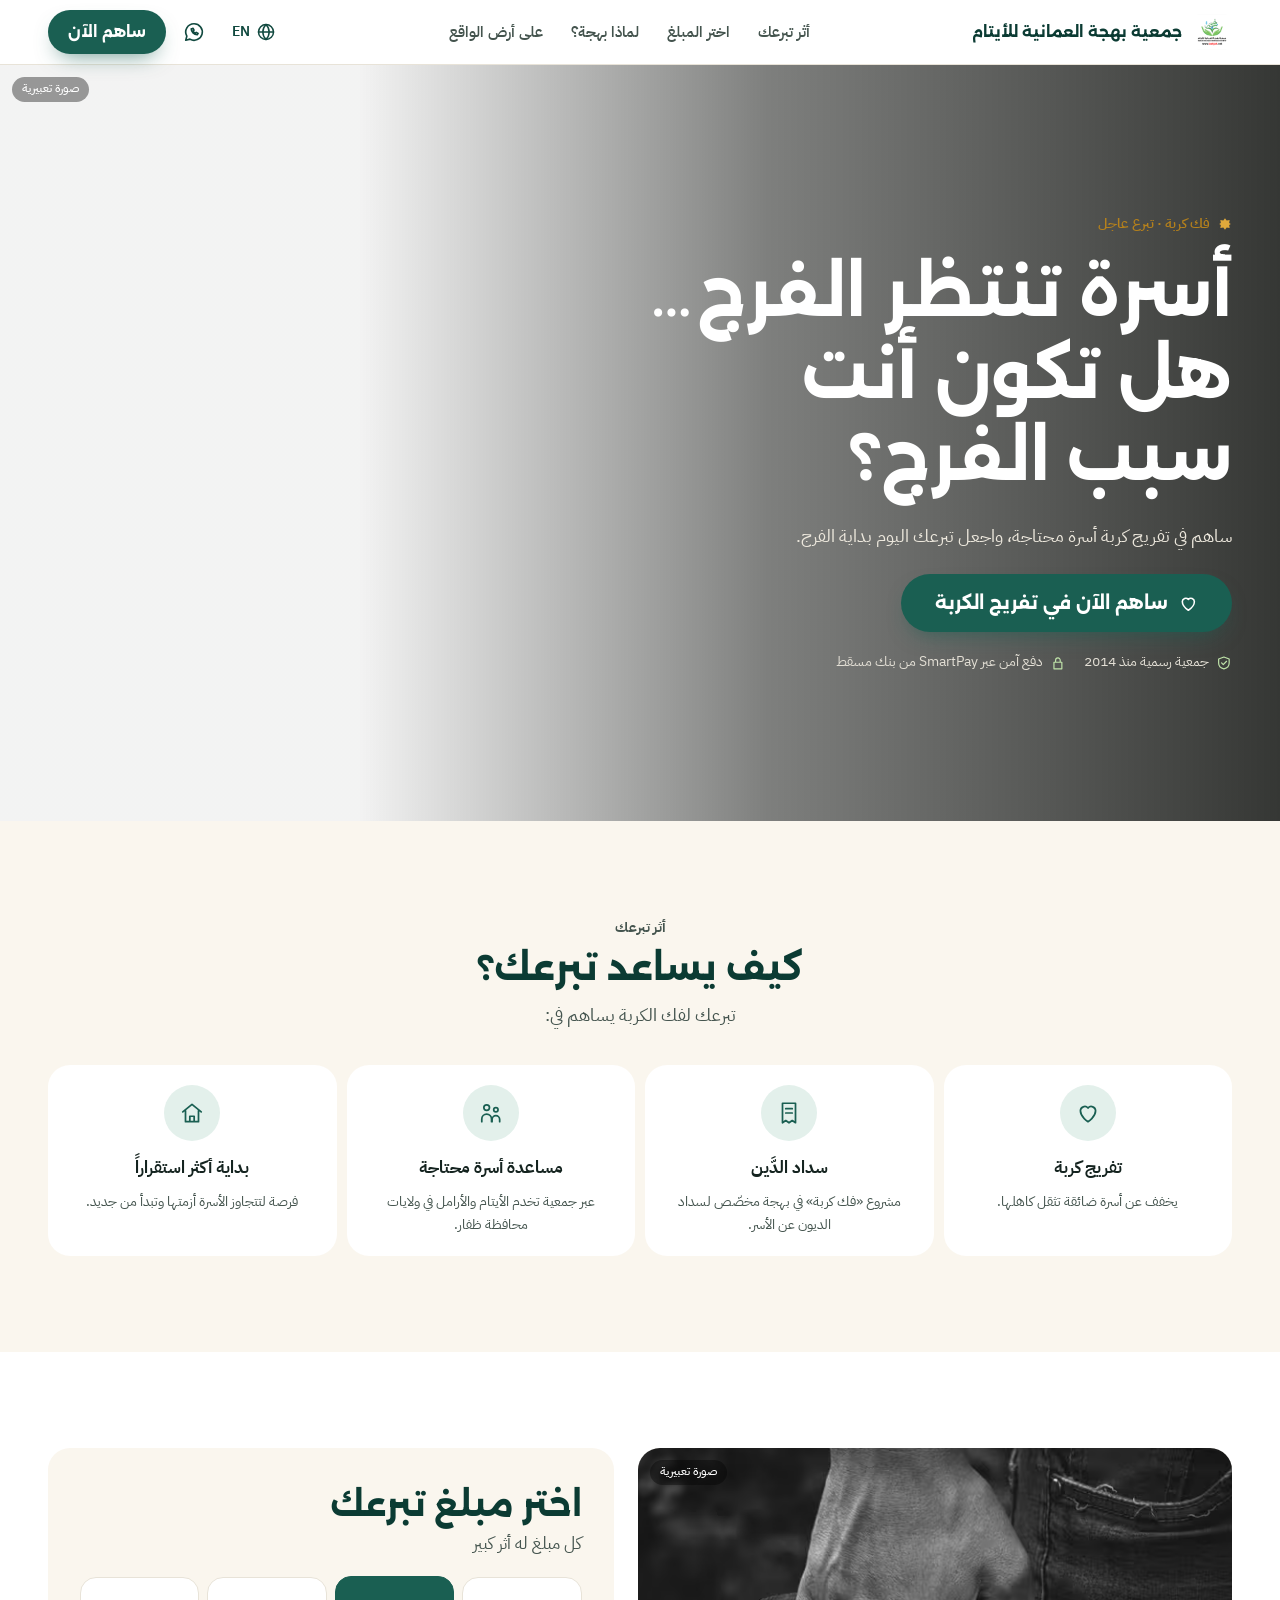
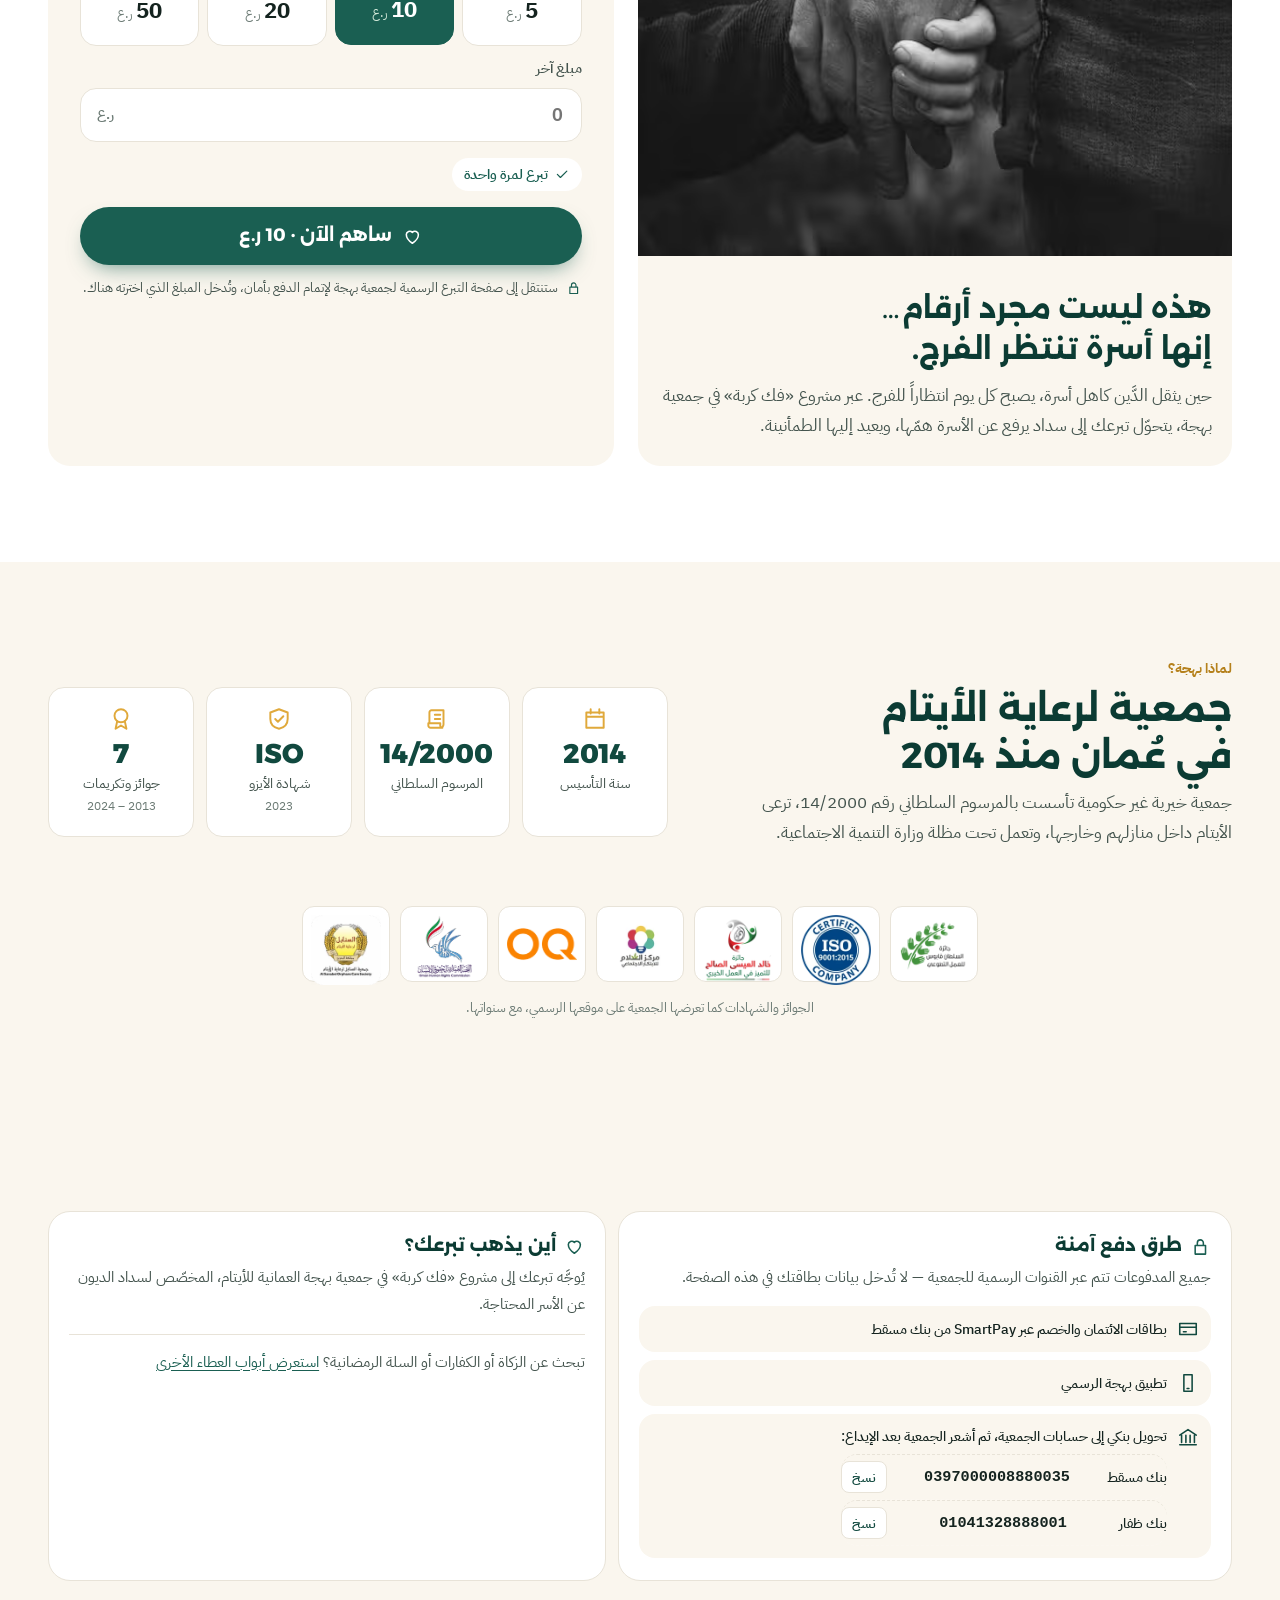
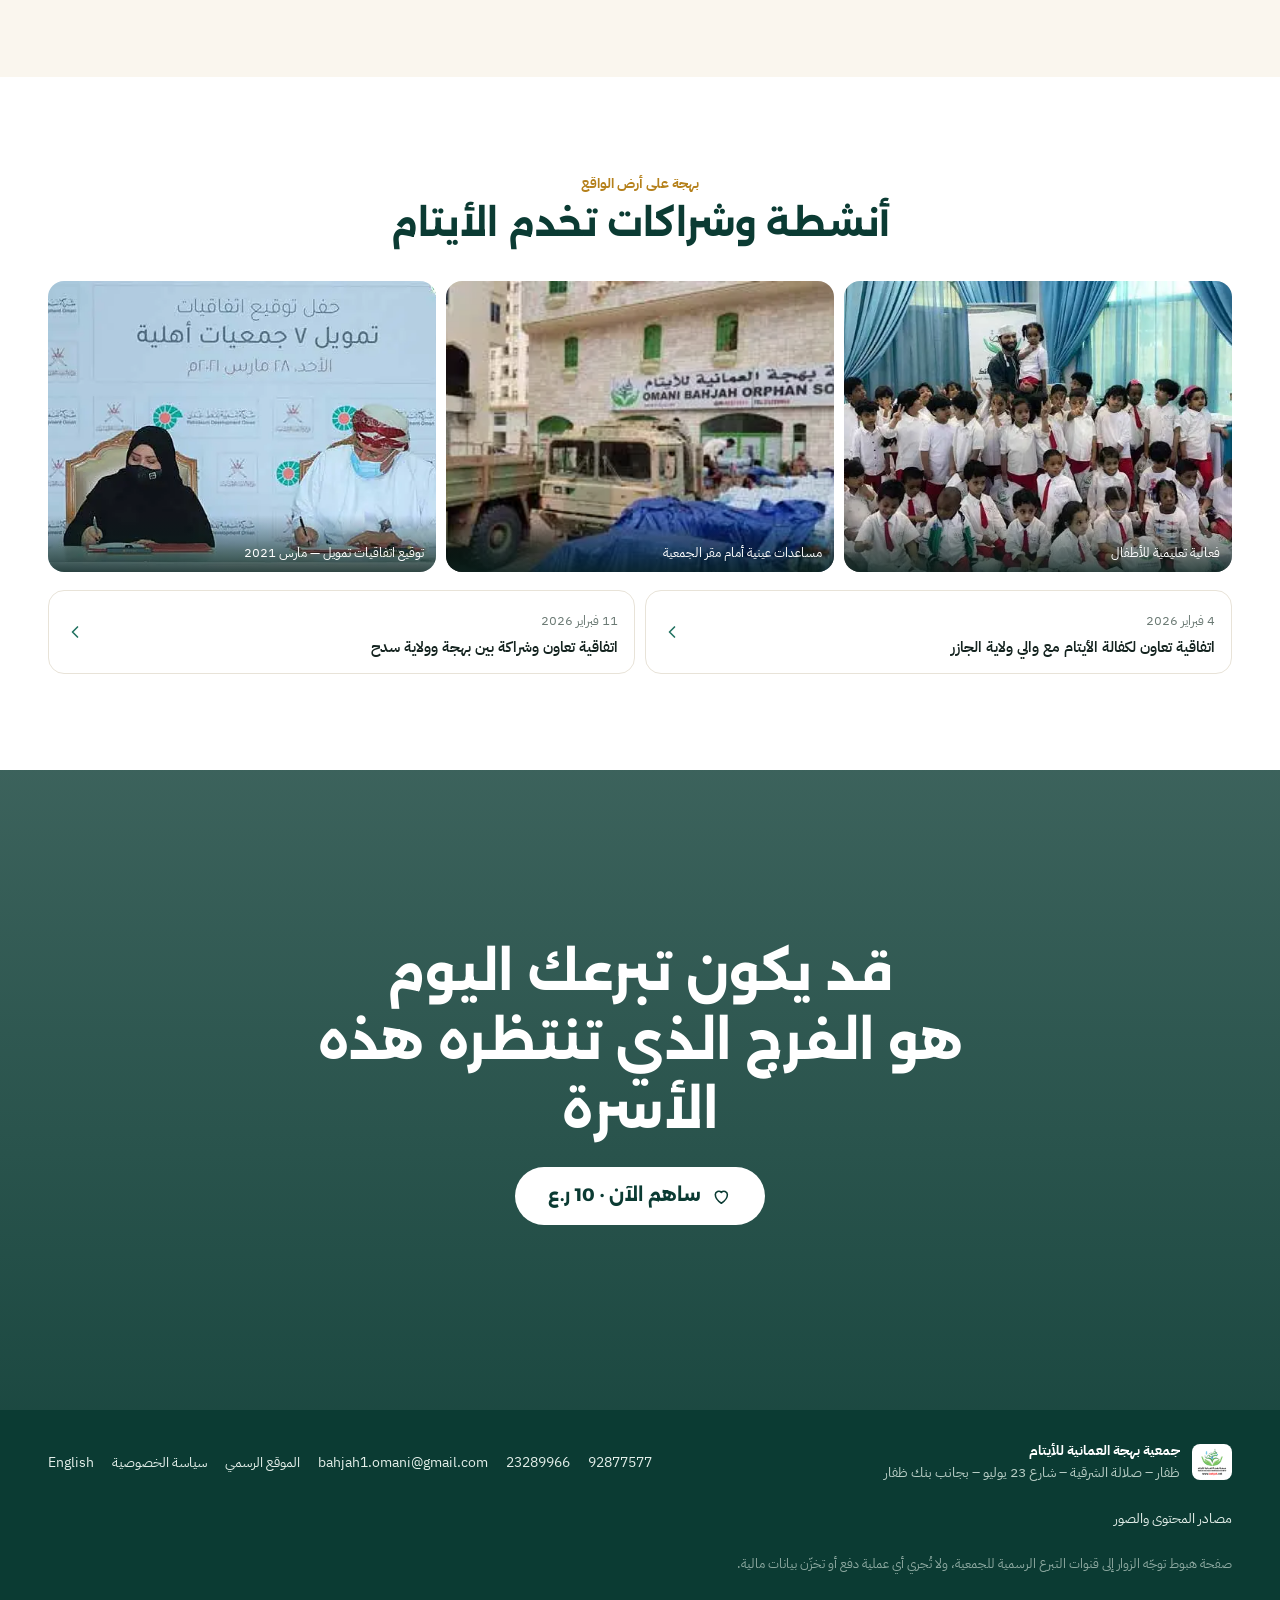
==== fak-korba/index.html @ f3802d36 "Restore header menu on both pages Main: Zakat / Ramadan Basket / Kaffarat / FAQ. Fak Korba: Your imp" ====
<!doctype html>
<!-- GENERATED from src/fak-korba.src.html by tools/build_html.py — edit the source, not this file. -->
<html lang="ar" dir="rtl" data-title-key="fk.doctitle" data-meta-key="fk.meta.description">
<head>
<meta charset="utf-8">
<meta name="viewport" content="width=device-width, initial-scale=1, viewport-fit=cover">
<title>فك كربة | تبرع عاجل لمساعدة أسرة محتاجة في عُمان — جمعية بهجة</title>
<meta name="description" content="تبرع الآن لفك كربة أسرة محتاجة في عُمان عبر مشروع «فك كربة» في جمعية بهجة العمانية للأيتام. تبرع عاجل لتفريج كربة الأسر المحتاجة بالمبلغ الذي تختاره، والدفع عبر القنوات الرسمية للجمعية.">
<meta name="theme-color" content="#0b3b33">
<link rel="canonical" href="https://forestgreen-camel-125506.hostingersite.com/fak-korba/">

<meta property="og:type" content="website">
<meta property="og:locale" content="ar_OM">
<meta property="og:locale:alternate" content="en_US">
<meta property="og:site_name" content="جمعية بهجة العمانية للأيتام">
<meta property="og:url" content="https://forestgreen-camel-125506.hostingersite.com/fak-korba/">
<meta property="og:title" content="أسرة تنتظر الفرج… هل تكون أنت سبب الفرج؟ | فك كربة — جمعية بهجة">
<meta property="og:description" content="تبرع عاجل لفك كربة أسرة محتاجة في عُمان — ساهم الآن عبر القنوات الرسمية لجمعية بهجة العمانية للأيتام.">
<meta property="og:image" content="https://forestgreen-camel-125506.hostingersite.com/assets/img/opt/og-image.jpg">
<meta property="og:image:width" content="1200">
<meta property="og:image:height" content="630">
<meta name="twitter:card" content="summary_large_image">
<meta name="twitter:site" content="@bahjah1_omani">
<meta name="twitter:title" content="فك كربة — تبرع عاجل لأسرة محتاجة | جمعية بهجة">
<meta name="twitter:description" content="ساهم الآن في تفريج كربة أسرة محتاجة في عُمان عبر القنوات الرسمية لجمعية بهجة.">
<meta name="twitter:image" content="https://forestgreen-camel-125506.hostingersite.com/assets/img/opt/og-image.jpg">

<link rel="icon" href="../assets/img/bahjah-logo.jpg">
<link rel="preconnect" href="https://fonts.googleapis.com">
<link rel="preconnect" href="https://fonts.gstatic.com" crossorigin>
<link href="https://fonts.googleapis.com/css2?family=Alexandria:wght@600;700;800&family=IBM+Plex+Sans+Arabic:wght@300;400;500;600;700&display=swap" rel="stylesheet">
<link rel="stylesheet" href="../assets/css/styles.css?v=241a7b0e9a">

<script type="application/ld+json">
{
  "@context": "https://schema.org",
  "@type": "NGO",
  "name": "جمعية بهجة العمانية للأيتام",
  "alternateName": "Omani Bahjah Orphan Society",
  "url": "https://bahjah.org.om/wp/",
  "foundingDate": "2014-02-10",
  "email": "bahjah1.omani@gmail.com",
  "telephone": "+968 23289966",
  "areaServed": { "@type": "AdministrativeArea", "name": "محافظة ظفار، سلطنة عُمان" },
  "sameAs": ["https://x.com/bahjah1_omani", "https://jood.om/ar/Board/CharityProfile/about/8659"]
}
</script>
<script>document.documentElement.classList.add("js");</script>
<script src="../assets/js/config.js?v=4c59ab718f"></script>
</head>
<body class="page-fk">
<svg width="0" height="0" style="position:absolute" aria-hidden="true" focusable="false">
  <defs>
    <symbol id="i-star" viewBox="0 0 24 24"><path fill="currentColor" d="M12 2l2.9 4.1L20 5.2l-.9 4.9L22 12l-2.9 1.9.9 4.9-5.1-.9L12 22l-2.9-4.1L4 18.8l.9-4.9L2 12l2.9-1.9L4 5.2l5.1.9z"/></symbol>
    <symbol id="i-arrow" viewBox="0 0 24 24"><path d="M19 12H5M11 6l-6 6 6 6"/></symbol>
    <symbol id="i-heart" viewBox="0 0 24 24"><path d="M12 20s-7-4.4-7-10a4 4 0 0 1 7-2.6A4 4 0 0 1 19 10c0 5.6-7 10-7 10Z"/></symbol>
    <symbol id="i-receipt" viewBox="0 0 24 24"><path d="M6 3h12v18l-3-2-3 2-3-2-3 2zM9 8h6M9 12h6"/></symbol>
    <symbol id="i-family" viewBox="0 0 24 24"><circle cx="8" cy="7" r="2.6"/><circle cx="16.5" cy="9" r="2"/><path d="M3.5 20v-2.5a4.5 4.5 0 0 1 9 0V20M13 20v-2a3.5 3.5 0 0 1 7 0v2"/></symbol>
    <symbol id="i-home" viewBox="0 0 24 24"><path d="M3.5 11 12 4l8.5 7M6 10v10h12V10M10 20v-5h4v5"/></symbol>
    <symbol id="i-shield" viewBox="0 0 24 24"><path d="M12 3l8 3v6c0 5-3.5 8-8 9-4.5-1-8-4-8-9V6z"/><path d="M8.5 12l2.5 2.5L16 9.5"/></symbol>
    <symbol id="i-lock" viewBox="0 0 24 24"><path d="M6 11h12v10H6zM8.5 11V8a3.5 3.5 0 0 1 7 0v3"/></symbol>
    <symbol id="i-globe" viewBox="0 0 24 24"><circle cx="12" cy="12" r="9"/><path d="M3 12h18M12 3c2.5 2.6 3.8 5.6 3.8 9s-1.3 6.4-3.8 9c-2.5-2.6-3.8-5.6-3.8-9S9.5 5.6 12 3Z"/></symbol>
    <symbol id="i-card" viewBox="0 0 24 24"><path d="M3 6h18v12H3zM3 10h18M7 15h3"/></symbol>
    <symbol id="i-app" viewBox="0 0 24 24"><path d="M7.5 3h9v18h-9zM11 18h2"/></symbol>
    <symbol id="i-bank" viewBox="0 0 24 24"><path d="M3 10l9-6 9 6M5 10v8M9.7 10v8M14.3 10v8M19 10v8M3 20.5h18"/></symbol>
    <symbol id="i-check" viewBox="0 0 24 24"><path d="M5 12.5l4.5 4.5L19 7.5"/></symbol>
    <symbol id="i-calendar" viewBox="0 0 24 24"><path d="M4 6h16v14H4zM4 10h16M8 3v4M16 3v4"/></symbol>
    <symbol id="i-scroll" viewBox="0 0 24 24"><path d="M7 4h11v13a3 3 0 0 1-3 3H6a2 2 0 0 1-2-2v-2h11v2a2 2 0 0 0 2 2M7 4a2 2 0 0 0-2 2v10M10 8h5M10 12h5"/></symbol>
    <symbol id="i-award" viewBox="0 0 24 24"><circle cx="12" cy="9" r="6"/><path d="M8.5 14l-1.5 7 5-3 5 3-1.5-7"/></symbol>
    <symbol id="i-chev" viewBox="0 0 24 24"><path d="M15 6l-6 6 6 6"/></symbol>
    <symbol id="i-whatsapp" viewBox="0 0 24 24"><path d="M12 3a9 9 0 0 0-7.8 13.5L3 21l4.6-1.2A9 9 0 1 0 12 3z"/><path d="M9 8.5c0 3.5 3 6.5 6.5 6.5l1-1.5-2-1-1 1c-1-.5-2-1.5-2.5-2.5l1-1-1-2-2 1z"/></symbol>
  </defs>
</svg>

<a class="skip" href="#main" data-i18n="skip">تخطَّ إلى المحتوى</a>

<header class="site-header" id="top">
  <div class="wrap header-inner">
    <a class="brand" href="#top" data-cta="header_logo">
      <img src="../assets/img/bahjah-logo.jpg" width="40" height="36" alt="شعار جمعية بهجة العمانية للأيتام" data-alt-en="Omani Bahjah Orphan Society logo">
      <span class="brand-name" data-i18n="brand.full">جمعية بهجة العمانية للأيتام</span>
    </a>
    <nav class="header-nav" aria-label="أقسام الصفحة" data-i18n-aria="nav.aria">
      <a href="#help" data-i18n="fk.nav.help">أثر تبرعك</a>
      <a href="#give" data-i18n="fk.nav.give">اختر المبلغ</a>
      <a href="#why" data-i18n="why.kicker">لماذا بهجة؟</a>
      <a href="#ground" data-i18n="fk.nav.ground">على أرض الواقع</a>
    </nav>
    <div class="header-actions">
      <button type="button" class="lang-btn" id="lang-btn" aria-label="Switch to English"><svg aria-hidden="true"><use href="#i-globe"/></svg><span class="lang-label" lang="en">EN</span></button>
      <a class="icon-btn" href="https://wa.me/96892877577" data-cta="header_whatsapp" aria-label="تواصل عبر واتساب" data-i18n-aria="wa.aria" rel="noopener"><svg aria-hidden="true"><use href="#i-whatsapp"/></svg></a>
      <a class="btn btn-primary btn-sm header-cta" href="#give" data-cta="header_cta"><span data-i18n="fk.header.cta">ساهم الآن</span></a>
    </div>
  </div>
</header>

<main id="main">

  <!-- ============ HERO: direct human hook ============ -->
  <section class="fk-hero" aria-labelledby="fk-title">
    <figure class="fk-hero-bg">
      <!-- image source: https://www.pexels.com/photo/father-and-child-silhouette-at-sunset-beach-29810534/ -->
      <picture>
        <source media="(min-width: 760px)" type="image/avif" srcset="../assets/img/opt/fk-hero-wide-640.avif 640w, ../assets/img/opt/fk-hero-wide-960.avif 960w, ../assets/img/opt/fk-hero-wide-1400.avif 1400w" sizes="100vw">
        <source media="(min-width: 760px)" type="image/webp" srcset="../assets/img/opt/fk-hero-wide-640.webp 640w, ../assets/img/opt/fk-hero-wide-960.webp 960w, ../assets/img/opt/fk-hero-wide-1400.webp 1400w" sizes="100vw">
        <source type="image/avif" srcset="../assets/img/opt/fk-hero-tall-560.avif 560w, ../assets/img/opt/fk-hero-tall-840.avif 840w, ../assets/img/opt/fk-hero-tall-1200.avif 1200w" sizes="100vw">
        <source type="image/webp" srcset="../assets/img/opt/fk-hero-tall-560.webp 560w, ../assets/img/opt/fk-hero-tall-840.webp 840w, ../assets/img/opt/fk-hero-tall-1200.webp 1200w" sizes="100vw">
        <img src="../assets/img/opt/fk-hero-tall-840.jpg" width="840" height="1050" alt="ظلّ أب يضع يده على رأس طفله على شاطئ البحر عند الغروب" data-alt-en="Silhouette of a father with his hand on his child's head by the sea at sunset" loading="eager" fetchpriority="high" decoding="async" data-source="https://www.pexels.com/photo/father-and-child-silhouette-at-sunset-beach-29810534/">
      </picture>
      <figcaption class="fk-illustrative" data-i18n="fk.illustrative">صورة تعبيرية</figcaption>
    </figure>
    <div class="wrap fk-hero-inner">
      <div class="fk-hero-copy">
        <p class="eyebrow fk-eyebrow"><svg class="star" aria-hidden="true"><use href="#i-star"/></svg><span data-i18n="fk.eyebrow">فك كربة · تبرع عاجل</span></p>
        <h1 id="fk-title" data-i18n="fk.h1">أسرة تنتظر الفرج…<br>هل تكون أنت سبب الفرج؟</h1>
        <p class="fk-sub" data-i18n="fk.sub">ساهم في تفريج كربة أسرة محتاجة، واجعل تبرعك اليوم بداية الفرج.</p>
        <a id="hero-cta" class="btn btn-primary btn-lg fk-hero-cta" href="#give" data-cta="hero_primary"><svg class="ico" aria-hidden="true"><use href="#i-heart"/></svg><span data-i18n="fk.hero.cta">ساهم الآن في تفريج الكربة</span></a>
        <ul class="fk-proof" role="list">
          <li><svg class="ico" aria-hidden="true"><use href="#i-shield"/></svg><span data-i18n="hero.proof.1">جمعية رسمية منذ 2014</span></li>
          <li><svg class="ico" aria-hidden="true"><use href="#i-lock"/></svg><span data-i18n="hero.proof.2">دفع آمن عبر SmartPay من بنك مسقط</span></li>
        </ul>
      </div>
    </div>
  </section>

  <!-- ============ CASE DETAILS (real Bahjah figures only — hidden until config.fakKorba.case is filled) ============ -->
  <section id="fk-case" class="fk-case-wrap" aria-labelledby="fk-case-title" data-if-case hidden>
    <div class="wrap">
      <div class="fk-case">
        <div class="fk-case-head">
          <span class="fk-urgent" data-i18n="fk.urgent">حالة عاجلة</span>
          <h2 id="fk-case-title" data-i18n="fk.case.title">تفاصيل الحالة</h2>
        </div>
        <div class="fk-ring" id="fk-ring" style="--pct:0">
          <span id="fk-pct">0%</span>
          <small data-i18n="fk.case.pct">نسبة الإنجاز</small>
        </div>
        <dl class="fk-stats">
          <div><dt data-i18n="fk.case.target">المبلغ المطلوب</dt><dd id="fk-target">—</dd></div>
          <div><dt data-i18n="fk.case.raised">تم جمعه</dt><dd id="fk-raised">—</dd></div>
          <div class="fk-stat-remaining"><dt data-i18n="fk.case.remaining">المتبقي</dt><dd id="fk-remaining">—</dd></div>
        </dl>
        <div class="fk-bar" role="progressbar" aria-valuemin="0" aria-valuemax="100" aria-valuenow="0" aria-labelledby="fk-case-title"><span id="fk-bar"></span></div>
        <p class="fk-case-foot"><span data-i18n="fk.case.goal">ساهم في إكمال المبلغ المطلوب</span> · <span data-i18n="fk.case.updated">آخر تحديث:</span> <span id="fk-updated"></span></p>
      </div>
    </div>
  </section>

  <!-- ============ HOW YOUR DONATION HELPS ============ -->
  <section id="help" class="section fk-help" aria-labelledby="fk-help-title">
    <div class="wrap">
      <div class="section-head reveal">
        <p class="kicker"><svg class="star" aria-hidden="true"><use href="#i-star"/></svg><span data-i18n="fk.help.kicker">أثر تبرعك</span></p>
        <h2 id="fk-help-title" data-i18n="fk.help.title">كيف يساعد تبرعك؟</h2>
        <p class="lede" data-i18n="fk.help.lede">تبرعك لفك الكربة يساهم في:</p>
      </div>
      <ul class="fk-help-grid" role="list">
        <li class="reveal"><span class="fk-help-ico"><svg aria-hidden="true"><use href="#i-heart"/></svg></span><strong data-i18n="fk.help.1">تفريج كربة</strong><span data-i18n="fk.help.1d">يخفف عن أسرة ضائقة تثقل كاهلها.</span></li>
        <li class="reveal"><span class="fk-help-ico"><svg aria-hidden="true"><use href="#i-receipt"/></svg></span><strong data-i18n="fk.help.2">سداد الدَّين</strong><span data-i18n="fk.help.2d">مشروع «فك كربة» في بهجة مخصّص لسداد الديون عن الأسر.</span></li>
        <li class="reveal"><span class="fk-help-ico"><svg aria-hidden="true"><use href="#i-family"/></svg></span><strong data-i18n="fk.help.3">مساعدة أسرة محتاجة</strong><span data-i18n="fk.help.3d">عبر جمعية تخدم الأيتام والأرامل في ولايات محافظة ظفار.</span></li>
        <li class="reveal"><span class="fk-help-ico"><svg aria-hidden="true"><use href="#i-home"/></svg></span><strong data-i18n="fk.help.4">بداية أكثر استقراراً</strong><span data-i18n="fk.help.4d">فرصة لتتجاوز الأسرة أزمتها وتبدأ من جديد.</span></li>
      </ul>
    </div>
  </section>

  <!-- ============ GIVE: story + amount picker ============ -->
  <section id="give" class="section fk-give" aria-labelledby="fk-give-title">
    <div class="wrap fk-give-grid">
      <article class="fk-story reveal">
        <figure class="fk-story-media">
          <!-- image source: https://www.pexels.com/photo/close-up-of-a-father-and-child-holding-hands-26775361/ -->
          <picture>
            <source type="image/avif" srcset="../assets/img/opt/fk-hands-640.avif 640w, ../assets/img/opt/fk-hands-1000.avif 1000w, ../assets/img/opt/fk-hands-1400.avif 1400w" sizes="(min-width: 900px) 560px, 100vw">
            <source type="image/webp" srcset="../assets/img/opt/fk-hands-640.webp 640w, ../assets/img/opt/fk-hands-1000.webp 1000w, ../assets/img/opt/fk-hands-1400.webp 1400w" sizes="(min-width: 900px) 560px, 100vw">
            <img src="../assets/img/opt/fk-hands-1000.jpg" width="1000" height="666" alt="يد طفل صغيرة تمسك بإصبع أبيه" data-alt-en="A small child's hand holding a parent's finger" loading="lazy" decoding="async" data-source="https://www.pexels.com/photo/close-up-of-a-father-and-child-holding-hands-26775361/">
          </picture>
          <figcaption class="fk-illustrative" data-i18n="fk.illustrative">صورة تعبيرية</figcaption>
        </figure>
        <div class="fk-story-body">
          <span class="fk-urgent" data-if-case hidden data-i18n="fk.urgent">حالة عاجلة</span>
          <h2 class="fk-story-title" data-i18n="fk.story.title">هذه ليست مجرد أرقام…<br>إنها أسرة تنتظر الفرج.</h2>
          <p id="fk-story-generic" data-i18n="fk.story.generic">حين يثقل الدَّين كاهل أسرة، يصبح كل يوم انتظاراً للفرج. عبر مشروع «فك كربة» في جمعية بهجة، يتحوّل تبرعك إلى سداد يرفع عن الأسرة همّها، ويعيد إليها الطمأنينة.</p>
          <p id="fk-story-case" hidden></p>
        </div>
      </article>

      <div class="fk-amount reveal">
        <h2 id="fk-give-title" data-i18n="fk.give.title">اختر مبلغ تبرعك</h2>
        <p class="fk-amount-sub" data-i18n="fk.give.sub">كل مبلغ له أثر كبير</p>
        <fieldset class="fk-chips">
          <legend class="sr-only" data-i18n="fk.give.legend">مبلغ التبرع بالريال العماني</legend>
          <label class="fk-chip"><input type="radio" name="fk-amt" value="5"><span><b>5</b> <small data-i18n="cur">ر.ع</small></span></label>
          <label class="fk-chip"><input type="radio" name="fk-amt" value="10"><span><b>10</b> <small data-i18n="cur">ر.ع</small></span></label>
          <label class="fk-chip"><input type="radio" name="fk-amt" value="20"><span><b>20</b> <small data-i18n="cur">ر.ع</small></span></label>
          <label class="fk-chip"><input type="radio" name="fk-amt" value="50"><span><b>50</b> <small data-i18n="cur">ر.ع</small></span></label>
        </fieldset>
        <label class="fk-other" for="fk-other">
          <span class="fk-other-label" data-i18n="fk.give.other">مبلغ آخر</span>
          <span class="fk-other-field"><input id="fk-other" type="text" inputmode="decimal" autocomplete="off" placeholder="0" aria-describedby="fk-other-hint"><small data-i18n="cur">ر.ع</small></span>
        </label>
        <p id="fk-other-hint" class="fk-hint" hidden data-i18n="fk.give.min">الحد الأدنى 1 ر.ع</p>
        <p class="fk-freq"><svg class="ico" aria-hidden="true"><use href="#i-check"/></svg><span data-i18n="fk.give.once">تبرع لمرة واحدة</span></p>
        <a class="btn btn-primary btn-lg btn-block fk-give-cta" href="https://bahjah.org.om/wp/التبرعات/" data-route="hardship" data-category="hardship_relief" data-cta="give_primary" data-fk-cta><svg class="ico" aria-hidden="true"><use href="#i-heart"/></svg><span class="fk-cta-label">ساهم الآن · 10 ر.ع</span></a>
        <p class="fk-give-note"><svg class="ico" aria-hidden="true"><use href="#i-lock"/></svg><span data-i18n="fk.give.note">ستنتقل إلى صفحة التبرع الرسمية لجمعية بهجة لإتمام الدفع بأمان، وتُدخل المبلغ الذي اخترته هناك.</span></p>
      </div>
    </div>
  </section>

  <!-- ============ WHY BAHJAH (shared across all Bahjah landing pages) ============ -->
<section id="why" class="section section-sand" aria-labelledby="why-title">
  <div class="wrap">
    <div class="why-grid">
      <div class="section-head reveal">
        <span class="kicker" data-i18n="why.kicker">لماذا بهجة؟</span>
        <h2 id="why-title" data-i18n="why.title">جمعية لرعاية الأيتام في عُمان منذ 2014</h2>
        <p data-i18n="why.text">جمعية خيرية غير حكومية تأسست بالمرسوم السلطاني رقم 14/2000، ترعى الأيتام داخل منازلهم وخارجها، وتعمل تحت مظلة وزارة التنمية الاجتماعية.</p>
      </div>
      <ul class="facts reveal" role="list">
        <li class="fact"><svg class="fact-ico" aria-hidden="true"><use href="#i-calendar"/></svg><b>2014</b><span data-i18n="why.f1">سنة التأسيس</span></li>
        <li class="fact"><svg class="fact-ico" aria-hidden="true"><use href="#i-scroll"/></svg><b dir="ltr">14/2000</b><span data-i18n="why.f2">المرسوم السلطاني</span></li>
        <li class="fact"><svg class="fact-ico" aria-hidden="true"><use href="#i-shield"/></svg><b>ISO</b><span data-i18n="why.f3">شهادة الأيزو</span><small>2023</small></li>
        <li class="fact"><svg class="fact-ico" aria-hidden="true"><use href="#i-award"/></svg><b>7</b><span data-i18n="why.f4">جوائز وتكريمات</span><small>2013 – 2024</small></li>
      </ul>
    </div>
    <ul class="awards reveal" aria-label="جوائز وشهادات الجمعية" data-i18n-aria="why.awards.aria" role="list">
      <li><img src="../assets/img/shared/awards/qaboos.webp" alt="جائزة السلطان قابوس للعمل التطوعي 2013" data-alt-en="Sultan Qaboos Award for Voluntary Work, 2013" width="64" height="64" loading="lazy"></li>
      <li><img src="../assets/img/shared/awards/iso.webp" alt="شهادة الأيزو 2023" data-alt-en="ISO certificate, 2023" width="64" height="64" loading="lazy"></li>
      <li><img src="../assets/img/shared/awards/alissa.webp" alt="جائزة خالد العيسى الصالح 2024" data-alt-en="Khalid Al-Essa Al-Saleh Award, 2024" width="64" height="64" loading="lazy"></li>
      <li><img src="../assets/img/shared/awards/salam.webp" alt="جائزة المؤسسة الدولية المتميزة في الابتكار الاجتماعي 2023" data-alt-en="Distinguished International Institution Award for Social Innovation, 2023" width="64" height="47" loading="lazy"></li>
      <li><img src="../assets/img/shared/awards/oq.webp" alt="المركز الأول على مستوى السلطنة في مستوى أوكيو 2020" data-alt-en="First place in the Sultanate at the OQ level, 2020" width="64" height="40" loading="lazy"></li>
      <li><img src="../assets/img/shared/awards/ohrc.webp" alt="تكريم لجنة حقوق الإنسان 2019" data-alt-en="Honoured by the Human Rights Commission, 2019" width="64" height="58" loading="lazy"></li>
      <li><img src="../assets/img/shared/awards/sanabel.webp" alt="جائزة السنابل للتميز الخدمي 2016" data-alt-en="Al Sanabel Award for Service Excellence, 2016" width="64" height="64" loading="lazy"></li>
    </ul>
    <p class="awards-note" data-i18n="why.note">الجوائز والشهادات كما تعرضها الجمعية على موقعها الرسمي، مع سنواتها.</p>
  </div>
</section>

  <!-- ============ SECURE PAYMENT + WHERE IT GOES ============ -->
  <section class="section fk-paysec" aria-label="طرق الدفع وأين يذهب التبرع" data-i18n-aria="fk.pay.aria">
    <div class="wrap">
      <div class="fk-pay-grid">
        <div class="fk-pay reveal">
          <h3><svg class="ico" aria-hidden="true"><use href="#i-lock"/></svg><span data-i18n="fk.pay.title">طرق دفع آمنة</span></h3>
          <p data-i18n="fk.pay.text">جميع المدفوعات تتم عبر القنوات الرسمية للجمعية — لا تُدخل بيانات بطاقتك في هذه الصفحة.</p>
          <ul class="pay-list fk-pay-list" role="list">
            <li><svg aria-hidden="true"><use href="#i-card"/></svg><span data-i18n="fk.pay.card">بطاقات الائتمان والخصم عبر SmartPay من بنك مسقط</span></li>
            <li><svg aria-hidden="true"><use href="#i-app"/></svg><span data-i18n="pay.app">تطبيق بهجة الرسمي</span></li>
            <li class="fk-bank-item"><svg aria-hidden="true"><use href="#i-bank"/></svg><span><span data-i18n="fk.pay.bank2">تحويل بنكي إلى حسابات الجمعية، ثم أشعر الجمعية بعد الإيداع:</span>
              <ul class="bank-list fk-bank-list" data-bank-list hidden></ul></span></li>
          </ul>
        </div>
        <div class="fk-pay fk-where reveal">
          <h3><svg class="ico" aria-hidden="true"><use href="#i-heart"/></svg><span data-i18n="fk.where.title">أين يذهب تبرعك؟</span></h3>
          <p data-i18n="fk.where.text">يُوجَّه تبرعك إلى مشروع «فك كربة» في جمعية بهجة العمانية للأيتام، المخصّص لسداد الديون عن الأسر المحتاجة.</p>
          <p class="fk-other-ways" data-i18n="fk.where.other">تبحث عن الزكاة أو الكفارات أو السلة الرمضانية؟ <a href="../" data-cta="fk_other_ways">استعرض أبواب العطاء الأخرى</a></p>
        </div>
      </div>
    </div>
  </section>

  <!-- ============ BAHJAH ON THE GROUND (shared across all Bahjah landing pages) ============ -->
<section id="ground" class="section" aria-labelledby="ground-title">
  <div class="wrap">
    <div class="section-head reveal">
      <span class="kicker" data-i18n="ground.kicker">بهجة على أرض الواقع</span>
      <h2 id="ground-title" data-i18n="ground.title">أنشطة وشراكات تخدم الأيتام</h2>
    </div>
    <ul class="gallery reveal" aria-label="صور من أنشطة الجمعية" data-i18n-aria="ground.aria" role="list">
      <li><figure><img src="../assets/img/shared/program-education.webp" alt="طلاب مدارس في إحدى فعاليات جمعية بهجة" data-alt-en="School students at a Bahjah Society event" width="689" height="382" loading="lazy"><figcaption data-i18n="ground.c1">فعالية تعليمية للأطفال</figcaption></figure></li>
      <li><figure><img src="../assets/img/shared/program-aid-supplies.webp" alt="مساعدات عينية أمام مبنى جمعية بهجة العمانية للأيتام" data-alt-en="In-kind aid outside the Omani Bahjah Orphan Society building" width="346" height="201" loading="lazy"><figcaption data-i18n="ground.c2">مساعدات عينية أمام مقر الجمعية</figcaption></figure></li>
      <li><figure><img src="../assets/img/shared/photo-signing.webp" alt="توقيع اتفاقية تمويل جمعيات أهلية" data-alt-en="Signing of funding agreements for civil associations" width="691" height="384" loading="lazy"><figcaption data-i18n="ground.c3">توقيع اتفاقيات تمويل — مارس 2021</figcaption></figure></li>
    </ul>
    <ul class="news-links reveal" role="list">
      <li><a href="https://bahjah.org.om/wp/%d8%aa%d9%88%d9%82%d9%8a%d8%b9-%d8%a7%d8%aa%d9%81%d8%a7%d9%82%d9%8a%d8%a9-%d8%aa%d8%b9%d8%a7%d9%88%d9%86-%d9%84%d9%83%d9%81%d8%a7%d9%84%d8%a9-%d8%a7%d9%84%d8%a3%d9%8a%d8%aa%d8%a7%d9%85-%d8%a8%d9%8a/" target="_blank" rel="noopener" data-cta="news_jazer"><span><time datetime="2026-02-04" data-i18n="ground.n1.date">4 فبراير 2026</time><b data-i18n="ground.n1">اتفاقية تعاون لكفالة الأيتام مع والي ولاية الجازر</b></span><svg class="arr" aria-hidden="true"><use href="#i-chev"/></svg></a></li>
      <li><a href="https://bahjah.org.om/wp/%d8%a5%d8%a8%d8%b1%d8%a7%d9%85-%d8%a7%d8%aa%d9%81%d8%a7%d9%82%d9%8a%d8%a9-%d8%aa%d8%b9%d8%a7%d9%88%d9%86-%d9%88%d8%b4%d8%b1%d8%a7%d9%83%d8%a9-%d8%a8%d9%8a%d9%86-%d8%a8%d9%87%d8%ac%d8%a9-%d8%a7%d9%84/" target="_blank" rel="noopener" data-cta="news_sadah"><span><time datetime="2026-02-11" data-i18n="ground.n2.date">11 فبراير 2026</time><b data-i18n="ground.n2">اتفاقية تعاون وشراكة بين بهجة وولاية سدح</b></span><svg class="arr" aria-hidden="true"><use href="#i-chev"/></svg></a></li>
    </ul>
  </div>
</section>

  <!-- ============ FINAL ============ -->
  <section id="final" class="final fk-final" aria-labelledby="fk-final-title">
    <figure class="final-bg">
      <!-- image source: https://www.pexels.com/photo/silhouette-of-father-and-child-at-sunset-29702438/ -->
      <picture>
        <source media="(min-width: 760px)" type="image/avif" srcset="../assets/img/opt/fk-final-wide-800.avif 800w, ../assets/img/opt/fk-final-wide-1400.avif 1400w" sizes="100vw">
        <source media="(min-width: 760px)" type="image/webp" srcset="../assets/img/opt/fk-final-wide-800.webp 800w, ../assets/img/opt/fk-final-wide-1400.webp 1400w" sizes="100vw">
        <source type="image/avif" srcset="../assets/img/opt/fk-final-tall-560.avif 560w, ../assets/img/opt/fk-final-tall-900.avif 900w" sizes="100vw">
        <source type="image/webp" srcset="../assets/img/opt/fk-final-tall-560.webp 560w, ../assets/img/opt/fk-final-tall-900.webp 900w" sizes="100vw">
        <img src="../assets/img/opt/fk-final-tall-900.jpg" width="900" height="1125" alt="" loading="lazy" decoding="async" data-source="https://www.pexels.com/photo/silhouette-of-father-and-child-at-sunset-29702438/">
      </picture>
    </figure>
    <div class="wrap final-inner reveal">
      <svg class="final-star" aria-hidden="true"><use href="#i-star"/></svg>
      <h2 id="fk-final-title" data-i18n="fk.final.title">قد يكون تبرعك اليوم<br>هو الفرج الذي تنتظره هذه الأسرة</h2>
      <div class="btn-row center">
        <a id="final-cta" class="btn btn-light btn-lg" href="https://bahjah.org.om/wp/التبرعات/" data-route="hardship" data-category="hardship_relief" data-cta="final_primary" data-fk-cta><svg class="ico" aria-hidden="true"><use href="#i-heart"/></svg><span class="fk-cta-label">ساهم الآن</span></a>
      </div>
    </div>
  </section>
</main>

<footer class="site-footer">
  <div class="wrap footer-grid">
    <div class="footer-brand">
      <img src="../assets/img/bahjah-logo.jpg" alt="" width="40" height="36" loading="lazy">
      <p data-i18n="footer.address"><b>جمعية بهجة العمانية للأيتام</b><br>ظفار – صلالة الشرقية – شارع 23 يوليو – بجانب بنك ظفار</p>
    </div>
    <p class="footer-links">
      <a href="tel:+96892877577" dir="ltr" data-cta="contact_phone">92877577</a>
      <a href="tel:+96823289966" dir="ltr" data-cta="contact_phone">23289966</a>
      <a href="mailto:bahjah1.omani@gmail.com" dir="ltr" data-cta="contact_email">bahjah1.omani@gmail.com</a>
      <a href="https://bahjah.org.om/wp/" data-route="home" target="_blank" rel="noopener" data-cta="footer" data-i18n="footer.official">الموقع الرسمي</a>
      <a href="https://bahjah.org.om/wp/سياسة-الخصوصية/" data-route="privacy" target="_blank" rel="noopener" data-cta="footer" data-i18n="footer.privacy">سياسة الخصوصية</a>
      <a href="#" data-lang-toggle lang="en" data-i18n="footer.lang">English</a>
    </p>
    <details class="sources">
      <summary data-i18n="footer.sources">مصادر المحتوى والصور</summary>
      <ul data-i18n="footer.sources.fk">
        <li>bahjah.org.om/wp/product/فك-كربة/ — صفحة التبرع لمشروع «فك كربة»</li>
        <li>jood.om — مبادرة «فك كربة» (المساعدات النقدية – سداد دين)</li>
        <li>bahjah.org.om/wp/ — التعريف، تاريخ التأسيس، الجوائز، بيانات التواصل</li>
        <li>bahjah.org.om/wp/الاسئلة-الشائعة/ — طرق الدفع (بوابة بنك مسقط SmartPay)</li>
        <li>bahjah.org.om/wp/المركز-الاعلامي/ — الأخبار</li>
        <li>الملف التعريفي للجمعية (CV-Print-Proof.pdf) — التأسيس، شهادة الأيزو، صور الأنشطة</li>
        <li>الصور التعبيرية من Pexels — صور ظلية لا تمثّل أشخاصاً بعينهم، ومصدر كل صورة مذكور في الشيفرة</li>
      </ul>
    </details>
    <p class="copy" data-i18n="footer.copy">صفحة هبوط توجّه الزوار إلى قنوات التبرع الرسمية للجمعية، ولا تُجري أي عملية دفع أو تخزّن بيانات مالية.</p>
  </div>
</footer>

<div class="sticky-cta" id="sticky-cta" aria-hidden="true">
  <a class="btn btn-primary btn-block" href="https://bahjah.org.om/wp/التبرعات/" data-route="hardship" data-category="hardship_relief" data-cta="sticky" data-fk-cta tabindex="-1"><svg class="ico" aria-hidden="true"><use href="#i-heart"/></svg><span class="fk-cta-label">ساهم الآن · 10 ر.ع</span></a>
</div>

<script src="../assets/js/i18n.js?v=dde73f4794" defer></script>
<script src="../assets/js/app.js?v=da23520ea7" defer></script>
<script src="../assets/js/fak-korba.js?v=be3b2fac64" defer></script>
</body>
</html>
---- assets/css/styles.css ----
/* Bahjah giving landing page — 2026 redesign.
   Mobile-first, RTL. One typeface (IBM Plex Sans Arabic).
   Palette: warm ivory + charcoal, Bahjah green used sparingly, muted olive, a trace of gold. */
:root {
  /* Shared Bahjah landing-page system (matches the orphan-sponsorship page) */
  --ivory: #faf6ee;        /* sand sections */
  --ivory-2: #f2ede2;
  --paper: #ffffff;
  --line: #e8e3d8;
  --ink: #14231f;
  --ink-2: #44544e;
  --ink-3: #6b7a74;
  --green: #1a5f52;        /* teal-700 — primary */
  --green-2: #237362;      /* teal-600 */
  --leaf: #237362;
  --olive: #11493f;        /* teal-800 */
  --olive-soft: #e3f0eb;   /* teal-100 */
  --gold: #e0a93b;
  --gold-ink: #b5811c;
  --night: #0b3b33;        /* teal-900 */
  --night-2: #11493f;
  --on-dark: #f1f7f4;
  --on-dark-2: #b8cdc5;
  --focus: #e0a93b;
  --heading: #0b3b33;

  --r-xl: 22px;
  --r-lg: 22px;
  --r-md: 16px;
  --r-sm: 12px;
  --shadow-sm: 0 1px 2px rgba(11, 59, 51, .05), 0 4px 14px rgba(11, 59, 51, .06);
  --shadow: 0 1px 2px rgba(11, 59, 51, .05), 0 12px 32px -14px rgba(11, 59, 51, .25);
  --font: "IBM Plex Sans Arabic", "Segoe UI", Tahoma, system-ui, sans-serif;
  --font-display: "Alexandria", "IBM Plex Sans Arabic", Tahoma, sans-serif;
  --gutter: 18px;
  --ease: cubic-bezier(.2, .7, .2, 1);
  color-scheme: light;
}

*, *::before, *::after { box-sizing: border-box; }
[hidden] { display: none !important; }
html { -webkit-text-size-adjust: 100%; scroll-behavior: smooth; scroll-padding-top: 76px; }
body {
  margin: 0; background: var(--ivory); color: var(--ink);
  font-family: var(--font); font-size: 17px; line-height: 1.75; font-weight: 400;
  text-rendering: optimizeLegibility; overflow-x: hidden;
}
img { max-width: 100%; height: auto; display: block; }
picture { display: contents; }
figure { margin: 0; }
a { color: var(--green); text-underline-offset: 3px; }
a:focus-visible, button:focus-visible, summary:focus-visible {
  outline: 3px solid var(--focus); outline-offset: 3px; border-radius: 8px;
}
h1, h2, h3 { font-family: var(--font); color: var(--ink); margin: 0 0 .45em; letter-spacing: 0; }
h1 { font-size: clamp(2.35rem, 9.5vw, 4.4rem); line-height: 1.18; font-weight: 700; }
h2 { font-size: clamp(1.85rem, 6.4vw, 3rem); line-height: 1.25; font-weight: 700; }
h3 { font-size: 1.15rem; line-height: 1.5; font-weight: 600; }
p { margin: 0 0 1em; }
.lede { font-size: 1.1rem; color: var(--ink-2); max-width: 34em; }
.small { font-size: .88rem; }
.muted { color: var(--ink-3); }
.center { text-align: center; justify-content: center; }
.ico { width: 1.15em; height: 1.15em; flex: none; fill: none; stroke: currentColor; stroke-width: 1.8; stroke-linecap: round; stroke-linejoin: round; }
svg use { pointer-events: none; }

.skip { position: absolute; inset-inline-start: 8px; top: -60px; z-index: 100; background: var(--ink); color: #fff; padding: 8px 14px; border-radius: 8px; }
.skip:focus { top: 8px; }
.wrap { width: 100%; max-width: 1240px; margin-inline: auto; padding-inline: var(--gutter); }

/* Kicker / eyebrow — the only recurring Islamic cue: a small eight-point star. */
.kicker, .eyebrow {
  display: inline-flex; align-items: center; gap: 8px; margin: 0 0 14px;
  font-size: .9rem; font-weight: 600; color: var(--olive);
}
.star { width: 14px; height: 14px; color: var(--gold); flex: none; }
.kicker .ico { color: var(--gold); }
.section-head { margin-bottom: 28px; }
.section-head h2 { margin-bottom: .25em; }

/* ---------- Buttons ---------- */
.btn {
  display: inline-flex; align-items: center; justify-content: center; gap: 10px;
  min-height: 52px; padding: .75em 1.5em; border-radius: 999px; border: 1.5px solid transparent;
  font: 600 1rem/1.3 var(--font); text-decoration: none; cursor: pointer; text-align: center;
  transition: background .2s, color .2s, border-color .2s, transform .2s var(--ease), box-shadow .2s;
}
.btn:active { transform: translateY(1px); }
.btn .ico { transition: transform .25s var(--ease); }
.btn:hover .ico { transform: translateX(-3px); }
.btn-primary { background: var(--green); color: #fff; box-shadow: 0 10px 24px -10px rgba(30, 90, 60, .7); }
.btn-primary:hover { background: #174a31; }
.btn-dark { background: var(--ink); color: #fff; }
.btn-dark:hover { background: #000; }
.btn-ghost { background: transparent; color: var(--ink); border-color: rgba(28, 33, 30, .22); }
.btn-ghost:hover { border-color: var(--ink); background: rgba(28, 33, 30, .04); }
.btn-light { background: var(--paper); color: var(--ink); }
.btn-light:hover { background: #fff; }
.btn-outline-light { background: transparent; color: var(--on-dark); border-color: rgba(243, 239, 230, .4); }
.btn-outline-light:hover { border-color: var(--on-dark); background: rgba(255, 255, 255, .06); }
.btn-lg { min-height: 58px; font-size: 1.06rem; padding-inline: 1.75em; }
.btn-sm { min-height: 46px; padding: .55em 1.2em; font-size: .95rem; }
.btn-block { display: flex; width: 100%; }
.btn-link { display: inline-flex; align-items: center; min-height: 48px; font-weight: 600; color: var(--ink); }
.btn-row { display: flex; flex-wrap: wrap; align-items: center; gap: 12px; margin: 8px 0 18px; }

/* ---------- Header ---------- */
.site-header {
  position: sticky; top: 0; z-index: 40;
  background: rgba(247, 242, 233, .86); backdrop-filter: saturate(1.3) blur(10px); -webkit-backdrop-filter: saturate(1.3) blur(10px);
  border-bottom: 1px solid rgba(227, 218, 202, .7);
}
.header-inner { display: flex; align-items: center; gap: 10px; min-height: 64px; }
@media (min-width: 700px) { .header-inner { gap: 16px; } }
.brand { display: flex; align-items: center; gap: 10px; text-decoration: none; color: var(--ink); font-weight: 600; font-size: .98rem; margin-inline-end: auto; }
.brand img { width: 44px; border-radius: 10px; mix-blend-mode: multiply; }
.brand-long { display: none; }
.header-nav { display: none; gap: 26px; }
.header-nav a { color: var(--ink-2); text-decoration: none; font-weight: 500; font-size: .95rem; }
.header-nav a:hover { color: var(--ink); }

/* LTR (English): arrows point forward the other way */
[dir="ltr"] .arr { transform: scaleX(-1); }
[dir="ltr"] .btn:hover .arr { transform: scaleX(-1) translateX(-3px); }
[dir="ltr"] body { letter-spacing: 0; }
[dir="ltr"] h1 { font-size: clamp(2.2rem, 8.6vw, 4.1rem); }

/* ---------- Hero ---------- */
.hero { padding-block: 26px 40px; position: relative; }
.hero-grid { display: grid; grid-template-columns: minmax(0, 1fr); gap: 28px; }
.hero-copy h1 { margin-bottom: .35em; }
.hero-sub { font-size: 1.12rem; color: var(--ink-2); max-width: 32em; margin-bottom: 22px; }
.hero-actions { display: grid; gap: 10px; }
.hero-proof { list-style: none; margin: 20px 0 0; padding: 0; display: flex; flex-wrap: wrap; gap: 8px 20px; font-size: .88rem; color: var(--ink-2); }
.hero-proof li { display: inline-flex; align-items: center; gap: 7px; }
.hero-proof .ico { color: var(--green); }

.hero-visual { position: relative; }
.hero-figure { border-radius: var(--r-xl); overflow: hidden; background: var(--ivory-2); }
.hero-img { width: 100%; aspect-ratio: 4 / 3; object-fit: cover; object-position: 55% 40%; animation: heroIn 1.4s var(--ease) both; }
@keyframes heroIn { from { transform: scale(1.06); opacity: .4; } to { transform: none; opacity: 1; } }

.float-card {
  position: relative; margin: -64px 12px 0; z-index: 2;
  background: var(--paper); border-radius: var(--r-lg); box-shadow: var(--shadow); padding: 18px 16px 10px;
}
.float-title { font-weight: 700; font-size: 1.02rem; margin: 0 4px 8px; }
.float-list { list-style: none; margin: 0; padding: 0; }
.float-list li + li { border-top: 1px solid var(--line); }
.float-list a { display: grid; grid-template-columns: 42px 1fr auto; align-items: center; gap: 12px; padding: 10px 4px; min-height: 60px; text-decoration: none; color: var(--ink); border-radius: 12px; transition: background .2s; }
.float-list a:hover { background: var(--ivory); }
.fi { width: 42px; height: 42px; border-radius: 12px; display: grid; place-items: center; background: var(--ivory); color: var(--green); }
.fi svg { width: 22px; height: 22px; fill: none; stroke: currentColor; stroke-width: 1.7; stroke-linecap: round; stroke-linejoin: round; }
.fi-green { background: var(--green); color: #fff; }
.fl-body { display: flex; flex-direction: column; line-height: 1.35; }
.fl-body strong { font-weight: 600; }
.fl-body small { color: var(--ink-3); font-size: .84rem; }
.fl-go { width: 20px; height: 20px; fill: none; stroke: var(--ink-3); stroke-width: 1.8; stroke-linecap: round; stroke-linejoin: round; }
.float-list a:hover .fl-go { stroke: var(--green); }

/* ---------- Sections ---------- */
.section { padding-block: 64px; }

/* Chooser */
.choose { background: var(--paper); border-radius: 36px 36px 0 0; }
.picker-scroll { overflow-x: auto; scroll-snap-type: x mandatory; -webkit-overflow-scrolling: touch; scrollbar-width: none; padding-bottom: 8px; scroll-padding-inline: var(--gutter); }
.picker-scroll::-webkit-scrollbar { display: none; }
.picker { list-style: none; margin: 0 auto; display: flex; gap: 12px; counter-reset: pick; }
.pick { flex: 0 0 72%; scroll-snap-align: start; counter-increment: pick; }
.pick.is-lead { flex-basis: 84%; }
.pick > a {
  position: relative; display: flex; flex-direction: column; height: 100%;
  background: var(--ivory); border-radius: var(--r-lg); overflow: hidden; text-decoration: none; color: var(--ink);
  transition: transform .35s var(--ease), box-shadow .35s var(--ease);
}
.pick > a:hover { transform: translateY(-4px); box-shadow: var(--shadow); }
.pick-media { position: relative; display: block; aspect-ratio: 16 / 11; overflow: hidden; }
.pick-media img { width: 100%; height: 100%; object-fit: cover; transition: transform .8s var(--ease); }
.pick > a:hover .pick-media img { transform: scale(1.04); }
.pick-body { display: flex; flex-direction: column; gap: 4px; padding: 16px 18px 18px; flex: 1; }
.pick-no::before { content: counter(pick, decimal-leading-zero); font-size: .8rem; font-weight: 600; color: var(--ink-3); letter-spacing: .04em; }
.pick-title { font-size: 1.3rem; font-weight: 700; line-height: 1.35; }
.pick-text { font-size: .93rem; color: var(--ink-2); }
.pick-amt { align-self: flex-start; margin-top: 6px; font-size: .88rem; font-weight: 600; background: var(--paper); border: 1px solid var(--line); border-radius: 999px; padding: 2px 12px; }
.pick-amt b { font-size: 1.05rem; }
.pick-cta { margin-top: auto; padding-top: 12px; display: inline-flex; align-items: center; gap: 8px; font-weight: 600; color: var(--green); }
.pick.is-lead > a { background: var(--night); color: var(--on-dark); }
.pick.is-lead .pick-media { aspect-ratio: 4 / 3.4; }
.pick.is-lead .pick-text, .pick.is-lead .pick-no::before { color: var(--on-dark-2); }
.pick.is-lead .pick-title { font-size: 1.6rem; }
.pick.is-lead .pick-cta { color: #fff; background: var(--green); align-self: flex-start; padding: 10px 18px; border-radius: 999px; margin-top: 14px; }
.pick.is-lead .pick-amt { background: rgba(255, 255, 255, .08); border-color: rgba(255, 255, 255, .15); }
.swipe-hint { margin-top: 10px; font-size: .82rem; color: var(--ink-3); }
.tag-real {
  position: absolute; top: 12px; inset-inline-start: 12px; z-index: 2;
  background: rgba(255, 253, 248, .94); color: var(--green); font-size: .74rem; font-weight: 700;
  padding: 3px 10px; border-radius: 999px;
}

/* Zakat — the strongest section */
.zakat { background: var(--paper); }
.zakat-grid { display: grid; grid-template-columns: minmax(0, 1fr); gap: 32px; align-items: center; }
.zakat-figure { position: relative; border-radius: var(--r-xl); overflow: hidden; }
.zakat-figure img { width: 100%; aspect-ratio: 4 / 4.2; object-fit: cover; }
.zakat-figure::after { content: ""; position: absolute; inset: 45% 0 0; background: linear-gradient(to top, rgba(22, 29, 25, .78), transparent); }
.pull { position: absolute; inset-inline: 22px; bottom: 20px; z-index: 1; color: #fff; font-size: clamp(1.35rem, 5vw, 1.9rem); font-weight: 600; line-height: 1.4; }
.note { display: flex; gap: 8px; align-items: flex-start; font-size: .9rem; color: var(--ink-2); background: var(--ivory); border-radius: var(--r-sm); padding: 12px 14px; max-width: 34em; }
.note .ico { color: var(--olive); margin-top: 4px; }
.calc-card {
  margin-top: 26px; display: grid; grid-template-columns: 96px 1fr; gap: 16px; align-items: stretch;
  background: var(--olive-soft); border-radius: var(--r-lg); padding: 14px; scroll-margin-top: 90px;
}
.calc-media {
  border-radius: var(--r-md); display: grid; place-items: center; min-height: 96px; color: var(--paper);
  background: var(--olive) url("data:image/svg+xml,%3Csvg xmlns='http://www.w3.org/2000/svg' width='28' height='28' viewBox='0 0 24 24'%3E%3Cpath fill='%23ffffff' fill-opacity='.07' d='M12 2l2.9 4.1L20 5.2l-.9 4.9L22 12l-2.9 1.9.9 4.9-5.1-.9L12 22l-2.9-4.1L4 18.8l.9-4.9L2 12l2.9-1.9L4 5.2l5.1.9z'/%3E%3C/svg%3E");
}
.calc-media svg { width: 40px; height: 40px; fill: none; stroke: currentColor; stroke-width: 1.5; stroke-linecap: round; stroke-linejoin: round; }
.calc-body { padding: 6px 4px; }
.calc-body p { font-size: .95rem; color: var(--ink-2); margin-bottom: 12px; }
.calc-body .calc-title { display: flex; align-items: center; gap: 8px; font-weight: 700; font-size: 1.15rem; color: var(--ink); margin-bottom: 4px; }
.calc-body small { display: block; margin-top: 10px; font-size: .8rem; }

/* Ramadan — full-bleed stage */
.ramadan { padding-block: 0 64px; background: var(--ivory); }
.ramadan-stage { position: relative; }
.ramadan-bg img { width: 100%; aspect-ratio: 4 / 3; object-fit: cover; }
.ramadan-inner { position: relative; }
.ramadan-panel {
  position: relative; z-index: 2; margin-top: -64px;
  background: var(--paper); border-radius: var(--r-xl); box-shadow: var(--shadow); padding: 26px 22px;
}
.ramadan-panel p { color: var(--ink-2); }
.big-amt { display: flex; align-items: center; gap: 14px; margin: 18px 0 4px; }
.big-num { font-size: clamp(4.2rem, 18vw, 6.5rem); font-weight: 700; line-height: .9; color: var(--green); letter-spacing: -.02em; }
.big-unit { display: flex; flex-direction: column; font-size: 1.5rem; font-weight: 700; line-height: 1.25; }
.big-unit small { font-size: .95rem; font-weight: 500; color: var(--ink-2); }
.ramadan-panel .source-note { font-size: .82rem; color: var(--ink-3); margin-bottom: 20px; }
.ramadan-inset { display: none; }

/* Kaffarat */
.kaffarat { background: var(--ivory); }
.kaffarat-grid { display: grid; grid-template-columns: minmax(0, 1fr); gap: 32px; align-items: center; }
.amounts { list-style: none; margin: 8px 0 26px; padding: 0; display: grid; grid-template-columns: 1fr 1fr; gap: 10px; }
.amt { border-radius: var(--r-lg); padding: 18px 18px 16px; display: flex; flex-direction: column; gap: 2px; }
.amt-num { font-size: 2.6rem; font-weight: 700; line-height: 1.05; display: flex; align-items: baseline; gap: 6px; }
.amt-num small { font-size: 1rem; font-weight: 600; }
.amt-label { font-weight: 600; }
.amt-note { font-size: .88rem; }
.amt-1 { grid-column: 1 / -1; background: var(--green); color: #fff; display: grid; grid-template-columns: auto 1fr; grid-template-areas: "num label" "num note"; column-gap: 18px; align-items: center; padding: 20px 22px; }
.amt-1 .amt-num { grid-area: num; font-size: 3.4rem; }
.amt-1 .amt-label { grid-area: label; font-size: 1.2rem; align-self: end; }
.amt-1 .amt-note { grid-area: note; color: #cfe4d6; align-self: start; }
.amt-2 { background: var(--olive-soft); color: var(--ink); }
.amt-3 { background: var(--paper); color: var(--ink); border: 1px solid var(--line); }
.amt-2 .amt-num, .amt-3 .amt-num { color: var(--olive); }
.kaffarat-figure { border-radius: var(--r-xl); overflow: hidden; }
.kaffarat-figure img { width: 100%; aspect-ratio: 4 / 3; object-fit: cover; }

/* Sadaqah */
.sadaqah { background: var(--paper); }
.sadaqah-grid { display: grid; grid-template-columns: minmax(0, 1fr); gap: 30px; align-items: center; }
.sadaqah-figure { border-radius: var(--r-xl); overflow: hidden; }
.sadaqah-figure img { width: 100%; aspect-ratio: 3 / 2; object-fit: cover; }
.proj-pick { list-style: none; margin: 4px 0 18px; padding: 0; display: grid; grid-template-columns: 1fr 1fr; gap: 8px; }
.proj-pick a {
  display: flex; align-items: center; gap: 10px; min-height: 52px; padding: 8px 14px;
  background: var(--ivory); border-radius: var(--r-md); text-decoration: none; color: var(--ink); font-weight: 500; font-size: .95rem;
  border: 1px solid transparent; transition: border-color .2s, background .2s;
}
.proj-pick a:hover { border-color: var(--green); background: var(--paper); }
.proj-pick svg { width: 22px; height: 22px; flex: none; fill: none; stroke: var(--green); stroke-width: 1.7; stroke-linecap: round; stroke-linejoin: round; }

/* Doors mosaic */
.doors { background: var(--ivory); }
.mosaic { list-style: none; margin: 0; padding: 0; display: grid; grid-template-columns: 1fr 1fr; gap: 10px; }
.tile { position: relative; border-radius: var(--r-lg); overflow: hidden; background: var(--ivory-2); }
.tile a { display: block; position: relative; height: 100%; color: #fff; text-decoration: none; }
.tile img { width: 100%; height: 100%; object-fit: cover; aspect-ratio: 4 / 5; transition: transform .8s var(--ease); }
.tile a:hover img { transform: scale(1.05); }
.tile a::after { content: ""; position: absolute; inset: 40% 0 0; background: linear-gradient(to top, rgba(22, 29, 25, .82), transparent); }
.tile-cap { position: absolute; inset-inline: 14px; bottom: 12px; z-index: 1; display: flex; flex-direction: column; line-height: 1.4; }
.tile-cap strong { font-size: 1.08rem; }
.tile-cap span { font-size: .84rem; color: #e6e2d8; }
.t-zakat, .t-build { grid-column: 1 / -1; }
.t-zakat img, .t-build img { aspect-ratio: 16 / 10; }
.img-note { margin-top: 14px; font-size: .8rem; color: var(--ink-3); }

/* Trust */
.trust { background: var(--paper); }
.trust-grid { display: grid; grid-template-columns: minmax(0, 1fr); gap: 28px; }
.trust-photo { border-radius: var(--r-lg); overflow: hidden; position: relative; max-width: 420px; }
.trust-photo img { width: 100%; aspect-ratio: 16 / 11; object-fit: cover; }
.trust-photo figcaption { position: absolute; bottom: 10px; inset-inline-start: 10px; background: rgba(255, 253, 248, .94); color: var(--green); font-size: .76rem; font-weight: 700; padding: 3px 10px; border-radius: 999px; }
.timeline { list-style: none; margin: 0; padding: 0; position: relative; }
.timeline::before { content: ""; position: absolute; inset-block: 10px; inset-inline-start: 7px; width: 1.5px; background: var(--line); }
.timeline li { position: relative; padding-bottom: 22px; padding-inline-start: 34px; display: flex; flex-direction: column; }
.timeline li::before { content: ""; position: absolute; inset-inline-start: 1px; top: 9px; width: 14px; height: 14px; border-radius: 50%; background: var(--paper); border: 2px solid var(--green); }
.timeline li:first-child::before { background: var(--green); }
.tl-k { font-size: .84rem; color: var(--ink-3); font-weight: 500; }
.tl-v { font-size: 1.12rem; font-weight: 600; line-height: 1.55; }
.awards { list-style: none; padding: 0; margin: 0; display: flex; flex-wrap: wrap; gap: 12px; }
.awards li { background: var(--ivory); border-radius: var(--r-sm); padding: 10px 14px; display: flex; align-items: center; gap: 10px; font-size: .9rem; }
.awards img { width: 48px; height: 48px; object-fit: contain; }

.pay-trust { margin-top: 40px; background: var(--ivory); border-radius: var(--r-xl); padding: 22px; }
.pay-trust-head { display: flex; gap: 14px; align-items: flex-start; margin-bottom: 16px; }
.pay-trust-head h3 { margin-bottom: 2px; }
.pay-trust-head p { margin: 0; color: var(--ink-2); font-size: .93rem; }
.pt-shield { width: 40px; height: 40px; flex: none; fill: none; stroke: var(--green); stroke-width: 1.6; stroke-linecap: round; stroke-linejoin: round; }
.pay-list { list-style: none; margin: 0; padding: 0; display: grid; grid-template-columns: 1fr 1fr; gap: 8px; }
.pay-list li { display: flex; align-items: center; gap: 10px; background: var(--paper); border-radius: var(--r-md); padding: 12px; font-size: .9rem; font-weight: 500; line-height: 1.4; }
.pay-list svg { width: 22px; height: 22px; flex: none; fill: none; stroke: var(--olive); stroke-width: 1.7; stroke-linecap: round; stroke-linejoin: round; }

/* How — dark band */
.how { background: var(--night); color: var(--on-dark); }
.how h2, .how h3 { color: #fff; }
.how .kicker { color: #C9CDB0; }
.ways { list-style: none; margin: 0; padding: 0; display: grid; gap: 12px; }
.way { background: var(--night-2); border: 1px solid rgba(255, 255, 255, .07); border-radius: var(--r-lg); padding: 24px 22px; display: flex; flex-direction: column; align-items: flex-start; }
.way-no { font-size: 2.6rem; font-weight: 300; line-height: 1; color: #9BA487; margin-bottom: 18px; }
.way p { color: var(--on-dark-2); }
.way .btn { margin-top: auto; }
.app-links { display: flex; flex-wrap: wrap; gap: 8px; margin-top: auto; }
.bank-list { list-style: none; padding: 0; margin: 0 0 10px; width: 100%; }
.bank-list li { display: flex; justify-content: space-between; align-items: center; gap: 10px; padding: 10px 0; border-bottom: 1px dashed rgba(255, 255, 255, .15); }
.bank-list code { font: 600 1rem/1.4 ui-monospace, Menlo, monospace; direction: ltr; unicode-bidi: isolate; }
.bank-list button { background: none; border: 1px solid rgba(255, 255, 255, .25); color: var(--on-dark); border-radius: 8px; min-height: 36px; padding: 0 10px; cursor: pointer; font: inherit; font-size: .8rem; }
.how .muted { color: var(--on-dark-2); }

/* FAQ */
.faq { background: var(--ivory); }
.faq-grid { display: grid; grid-template-columns: minmax(0, 1fr); gap: 28px; }
.contact-card { background: var(--paper); border-radius: var(--r-lg); padding: 20px; margin-top: 10px; }
.cc-title { font-weight: 700; margin-bottom: 8px; }
.cc-list { list-style: none; margin: 0 0 12px; padding: 0; }
.cc-list a { display: flex; align-items: center; gap: 10px; min-height: 44px; color: var(--ink); text-decoration: none; font-weight: 500; }
.cc-list a:hover { color: var(--green); }
.cc-list svg { width: 20px; height: 20px; flex: none; fill: none; stroke: var(--olive); stroke-width: 1.7; stroke-linecap: round; stroke-linejoin: round; }
.faq-list details { background: var(--paper); border-radius: var(--r-md); margin-bottom: 8px; transition: box-shadow .25s; }
.faq-list details[open] { box-shadow: var(--shadow-sm); }
.faq-list summary {
  list-style: none; cursor: pointer; display: flex; align-items: center; justify-content: space-between; gap: 16px;
  min-height: 60px; padding: 14px 18px; font-weight: 600; font-size: 1.02rem;
}
.faq-list summary::-webkit-details-marker { display: none; }
.faq-list summary::after {
  content: ""; flex: none; width: 30px; height: 30px; border-radius: 50%;
  background: var(--ivory) no-repeat center / 14px url("data:image/svg+xml,%3Csvg xmlns='http://www.w3.org/2000/svg' viewBox='0 0 24 24' fill='none' stroke='%231C211E' stroke-width='2.4' stroke-linecap='round'%3E%3Cpath d='M12 5v14M5 12h14'/%3E%3C/svg%3E");
  transition: transform .3s var(--ease), background-color .2s;
}
.faq-list details[open] summary::after { transform: rotate(45deg); background-color: var(--olive-soft); }
.faq-a { padding: 0 18px 16px; color: var(--ink-2); }
.faq-a p { margin: 0; }

/* Final */
.final { position: relative; isolation: isolate; color: #fff; min-height: 560px; display: grid; align-items: center; padding-block: 90px; overflow: hidden; }
.final-bg { position: absolute; inset: 0; z-index: -1; }
.final-bg img { width: 100%; height: 100%; object-fit: cover; }
.final-bg::after { content: ""; position: absolute; inset: 0; background: linear-gradient(180deg, rgba(22, 29, 25, .55) 0%, rgba(22, 29, 25, .84) 100%); }
.final-inner { text-align: center; max-width: 760px; }
.final h2 { color: #fff; font-size: clamp(2.1rem, 8vw, 3.6rem); }
.final p { color: #E8E4DA; font-size: 1.12rem; }
.final-star { width: 22px; height: 22px; color: var(--gold); margin: 0 auto 16px; display: block; }

/* Sticky mobile CTA */
.sticky-cta {
  position: fixed; inset-inline: 0; bottom: 0; z-index: 50;
  padding: 10px var(--gutter) calc(10px + env(safe-area-inset-bottom));
  background: rgba(255, 253, 248, .96); backdrop-filter: blur(8px); -webkit-backdrop-filter: blur(8px);
  border-top: 1px solid var(--line); box-shadow: 0 -10px 30px rgba(28, 33, 30, .08);
  transform: translateY(110%); transition: transform .3s var(--ease);
}
.sticky-cta.is-visible { transform: none; }

/* Scroll reveal (only when JS is on) */
.js .reveal { opacity: 0; transform: translateY(18px); transition: opacity .8s var(--ease), transform .8s var(--ease); }
.js .reveal.in { opacity: 1; transform: none; }

@media (prefers-reduced-motion: reduce) {
  html { scroll-behavior: auto; }
  *, *::before, *::after { animation: none !important; transition: none !important; }
  .js .reveal { opacity: 1; transform: none; }
}

/* ================= ≥ 700px ================= */
@media (min-width: 700px) {
  :root { --gutter: 28px; }
  .hero-actions { display: flex; flex-wrap: wrap; }
  .brand-long { display: inline; }
  .pick { flex-basis: 44%; }
  .pick.is-lead { flex-basis: 58%; }
  .mosaic { grid-template-columns: repeat(3, 1fr); }
  .t-zakat { grid-column: span 2; grid-row: span 2; }
  .t-zakat img { aspect-ratio: auto; height: 100%; }
  .t-build { grid-column: auto; }
  .t-build img { aspect-ratio: 4 / 5; }
  .pay-list { grid-template-columns: repeat(4, 1fr); }
  .ramadan-bg img { aspect-ratio: 16 / 8; }
  .ramadan-panel { max-width: 560px; }
  .zakat-figure img, .kaffarat-figure img { aspect-ratio: 16 / 10; }
}

/* ================= ≥ 900px ================= */
@media (min-width: 900px) {
  body { font-size: 18px; }
  .section { padding-block: 104px; }
  .section-head { margin-bottom: 40px; }


  /* Hero: asymmetric — copy + tall image with floating giving card */
  .hero { padding-block: 48px 96px; }
  .hero-grid { grid-template-columns: minmax(0, 1fr) minmax(0, 1.05fr); gap: 64px; align-items: center; }
  .hero-img { aspect-ratio: 4 / 5; max-height: 720px; object-position: 50% 60%; }
  .float-card { position: absolute; margin: 0; width: 320px; bottom: 36px; inset-inline-start: -72px; }

  /* Chooser: editorial grid, lead card tall */
  .choose { border-radius: 48px 48px 0 0; }
  .picker-scroll { overflow: visible; padding: 0; }
  .picker { display: grid; grid-template-columns: 1.35fr 1fr 1fr; gap: 16px; }
  .pick, .pick.is-lead { flex: none; }
  .pick.is-lead { grid-row: span 2; }
  .pick.is-lead > a { justify-content: flex-end; min-height: 620px; }
  .pick.is-lead .pick-media { position: absolute; inset: 0; aspect-ratio: auto; }
  .pick.is-lead .pick-media::after { content: ""; position: absolute; inset: 30% 0 0; background: linear-gradient(to top, rgba(22, 29, 25, .92), transparent); }
  .pick.is-lead .pick-body { position: relative; z-index: 1; padding: 28px; flex: none; }
  .pick.is-lead .pick-title { font-size: 2rem; }
  .pick:not(.is-lead) .pick-media { aspect-ratio: 16 / 9; }
  .swipe-hint { display: none; }

  /* Zakat */
  .zakat-grid { grid-template-columns: 5fr 7fr; gap: 72px; }
  .zakat-figure img { aspect-ratio: 4 / 5; }
  .calc-card { grid-template-columns: 132px 1fr; padding: 16px; max-width: 620px; }

  /* Ramadan stage */
  .ramadan { padding-bottom: 0; }
  .ramadan-bg img { aspect-ratio: auto; height: clamp(600px, 86vh, 780px); }
  .ramadan-inner { position: absolute; inset: 0; display: flex; align-items: flex-end; justify-content: space-between; padding-bottom: 56px; pointer-events: none; }
  .ramadan-inner > * { pointer-events: auto; }
  .ramadan-panel { margin: 0; max-width: 520px; padding: 36px 34px; }
  .ramadan-inset { display: block; width: 230px; border-radius: var(--r-lg); overflow: hidden; border: 6px solid var(--paper); box-shadow: var(--shadow); align-self: flex-start; margin-top: 64px; }
  .ramadan-inset img { width: 100%; aspect-ratio: 4 / 5; object-fit: cover; }

  /* Kaffarat */
  .kaffarat-grid { grid-template-columns: 1fr 1fr; gap: 72px; }
  .kaffarat-figure img { aspect-ratio: 4 / 5; }

  /* Sadaqah */
  .sadaqah-grid { grid-template-columns: 7fr 5fr; gap: 64px; }
  .sadaqah-figure img { aspect-ratio: 4 / 3.3; }

  /* Mosaic */
  .mosaic { grid-template-columns: repeat(5, 1fr); grid-template-rows: 280px 280px; gap: 14px; }
  .tile img, .t-build img { aspect-ratio: auto; height: 100%; }
  .t-zakat { grid-column: span 2; grid-row: span 2; }
  .t-kafala { grid-row: span 2; }

  /* Trust */
  .trust-grid { grid-template-columns: 5fr 7fr; gap: 72px; align-items: start; }
  .timeline li { padding-bottom: 28px; }
  .tl-v { font-size: 1.28rem; }
  .pay-trust { display: grid; grid-template-columns: 1fr 1.6fr; gap: 28px; align-items: center; padding: 30px; }
  .pay-trust-head { margin: 0; }

  .ways { grid-template-columns: repeat(3, 1fr); gap: 16px; }
  .way { padding: 32px 28px; min-height: 330px; }

  .faq-grid { grid-template-columns: 4fr 8fr; gap: 64px; align-items: start; }
  .faq-side { position: sticky; top: 96px; }

  .final { min-height: 640px; }
  .sticky-cta { display: none; }
}

@media (min-width: 1200px) {
  .hero-grid { gap: 88px; }
  .float-card { inset-inline-start: -96px; }
}

/* =====================================================================
   «فك كربة» page (/fak-korba/) — immediate-donation layout
   ===================================================================== */
.sr-only { position: absolute !important; width: 1px; height: 1px; padding: 0; margin: -1px; overflow: hidden; clip: rect(0 0 0 0); white-space: nowrap; border: 0; }

/* Hero: full-bleed human image, copy over a soft dark gradient */
.fk-hero {
  position: relative; isolation: isolate; color: #fff; overflow: hidden;
  min-height: min(86svh, 760px); display: flex; align-items: flex-end; padding-block: 120px 44px;
}
.fk-hero-bg { position: absolute; inset: 0; z-index: -1; }
.fk-hero-bg img { width: 100%; height: 100%; object-fit: cover; object-position: 40% 30%; animation: heroIn 1.6s var(--ease) both; }
.fk-hero-bg::after {
  content: ""; position: absolute; inset: 0;
  background: linear-gradient(to top, rgba(20, 22, 19, .9) 0%, rgba(20, 22, 19, .62) 42%, rgba(20, 22, 19, .08) 78%);
}
.fk-illustrative {
  position: absolute; top: 12px; inset-inline-end: 12px; z-index: 2;
  font-size: .72rem; font-weight: 500; color: #fff; background: rgba(0, 0, 0, .38); padding: 2px 10px; border-radius: 999px;
}
.fk-hero-inner { width: 100%; }
.fk-hero-copy { max-width: 600px; }
.fk-eyebrow { color: #E8D9B5; }
.fk-hero h1 { color: #fff; font-size: clamp(2.2rem, 8.8vw, 4.2rem); line-height: 1.22; margin-bottom: .35em; }
.fk-sub { color: #EDE8DD; font-size: 1.12rem; max-width: 30em; margin-bottom: 22px; }
.fk-hero-cta { width: 100%; }
.fk-proof { list-style: none; margin: 18px 0 0; padding: 0; display: flex; flex-wrap: wrap; gap: 6px 18px; font-size: .86rem; color: #E4E0D6; }
.fk-proof li { display: inline-flex; align-items: center; gap: 7px; }
.fk-proof .ico { color: #BFE3A9; }

/* Case box */
.fk-case-wrap { position: relative; z-index: 3; margin-top: -28px; }
.fk-case {
  background: var(--paper); border-radius: var(--r-xl); box-shadow: var(--shadow); padding: 22px 20px;
  display: grid; grid-template-columns: 112px 1fr; gap: 16px 18px; align-items: center;
  grid-template-areas: "head head" "ring stats" "bar bar" "foot foot";
}
.fk-case-head { grid-area: head; display: flex; align-items: center; justify-content: space-between; gap: 10px; }
.fk-case-head h2 { font-size: 1.35rem; margin: 0; }
.fk-urgent { display: inline-flex; align-items: center; gap: 6px; font-size: .78rem; font-weight: 700; color: #8A3B12; background: #F7E3D4; padding: 3px 12px; border-radius: 999px; }
.fk-urgent::before { content: ""; width: 7px; height: 7px; border-radius: 50%; background: #C2551F; }
.fk-ring {
  grid-area: ring; position: relative; width: 112px; height: 112px; border-radius: 50%;
  background: conic-gradient(var(--green) calc(var(--pct) * 1%), var(--ivory-2) 0);
  display: flex; flex-direction: column; align-items: center; justify-content: center; text-align: center;
}
.fk-ring::before { content: ""; position: absolute; inset: 10px; border-radius: 50%; background: var(--paper); }
.fk-ring > * { position: relative; }
.fk-ring span { font-size: 1.5rem; font-weight: 700; line-height: 1; color: var(--green); }
.fk-ring small { font-size: .72rem; color: var(--ink-3); margin-top: 4px; }
.fk-stats { grid-area: stats; margin: 0; display: grid; gap: 8px; }
.fk-stats div { background: var(--ivory); border-radius: var(--r-md); padding: 8px 12px; }
.fk-stats dt { font-size: .78rem; color: var(--ink-3); }
.fk-stats dd { margin: 0; font-size: 1.12rem; font-weight: 700; }
.fk-stat-remaining { background: var(--olive-soft) !important; }
.fk-bar { grid-area: bar; height: 10px; border-radius: 999px; background: var(--ivory-2); overflow: hidden; }
.fk-bar span { display: block; height: 100%; width: 0; background: linear-gradient(90deg, var(--green-2), var(--green)); border-radius: inherit; transition: width 1.2s var(--ease); }
.fk-case-foot { grid-area: foot; margin: 0; font-size: .84rem; color: var(--ink-3); }

/* How it helps */
.fk-help { background: var(--ivory); }
.fk-help-grid { list-style: none; margin: 0; padding: 0; display: grid; grid-template-columns: 1fr 1fr; gap: 10px; }
.fk-help-grid li { background: var(--paper); border-radius: var(--r-lg); padding: 20px 16px; display: flex; flex-direction: column; align-items: center; text-align: center; gap: 6px; }
.fk-help-grid strong { font-size: 1.05rem; }
.fk-help-grid li > span:last-child { font-size: .9rem; color: var(--ink-2); line-height: 1.6; }
.fk-help-ico { width: 56px; height: 56px; border-radius: 50%; display: grid; place-items: center; background: var(--olive-soft); color: var(--green); margin-bottom: 6px; }
.fk-help-ico svg { width: 26px; height: 26px; fill: none; stroke: currentColor; stroke-width: 1.6; stroke-linecap: round; stroke-linejoin: round; }

/* Give: amount picker + story */
.fk-give { background: var(--paper); scroll-margin-top: 64px; }
.fk-give-grid { display: grid; grid-template-columns: minmax(0, 1fr); gap: 20px; }
.fk-amount { order: -1; background: var(--ivory); border-radius: var(--r-xl); padding: 24px 20px; }
.fk-amount h2 { font-size: clamp(1.6rem, 6vw, 2.1rem); margin-bottom: .1em; }
.fk-amount-sub { color: var(--ink-2); margin-bottom: 18px; }
.fk-chips { border: 0; margin: 0 0 10px; padding: 0; display: grid; grid-template-columns: repeat(4, 1fr); gap: 8px; }
.fk-chip { position: relative; }
.fk-chip input { position: absolute; opacity: 0; inset: 0; margin: 0; cursor: pointer; }
.fk-chip span {
  display: flex; align-items: baseline; justify-content: center; gap: 4px; min-height: 58px; padding: 14px 6px;
  background: var(--paper); border: 1.5px solid var(--line); border-radius: var(--r-md); cursor: pointer;
  transition: border-color .2s, background .2s, color .2s, transform .15s;
}
.fk-chip b { font-size: 1.35rem; }
.fk-chip small { font-size: .8rem; color: var(--ink-3); }
.fk-chip:hover span { border-color: var(--green-2); }
.fk-chip input:checked + span { border-color: var(--green); background: var(--green); color: #fff; transform: translateY(-1px); }
.fk-chip input:checked + span small { color: #d5eadb; }
.fk-chip input:focus-visible + span { outline: 3px solid var(--focus); outline-offset: 2px; }
.fk-other { display: grid; gap: 6px; margin-bottom: 6px; }
.fk-other-label { font-size: .88rem; font-weight: 600; color: var(--ink-2); }
.fk-other-field { display: flex; align-items: center; gap: 8px; min-height: 54px; padding: 0 16px; background: var(--paper); border: 1.5px solid var(--line); border-radius: var(--r-md); }
.fk-other-field:focus-within { border-color: var(--green); box-shadow: 0 0 0 3px rgba(30, 90, 60, .15); }
.fk-other-field input { flex: 1; min-width: 0; border: 0; background: transparent; font: 600 1.15rem var(--font); color: var(--ink); outline: none; }
.fk-other-field small { color: var(--ink-3); font-weight: 600; }
.fk-hint { font-size: .82rem; color: #8A3B12; margin: 0 0 6px; }
.fk-freq { display: inline-flex; align-items: center; gap: 6px; margin: 10px 0 16px; font-size: .88rem; font-weight: 600; color: var(--green); background: var(--paper); border-radius: 999px; padding: 4px 12px; }
.fk-give-cta { font-size: 1.12rem; }
.fk-give-note { display: flex; gap: 8px; align-items: flex-start; margin: 12px 0 0; font-size: .84rem; color: var(--ink-2); line-height: 1.6; }
.fk-give-note .ico { color: var(--green); margin-top: 3px; }

.fk-story { background: var(--ivory); border-radius: var(--r-xl); overflow: hidden; display: flex; flex-direction: column; }
.fk-story-media { position: relative; }
.fk-story-media img { width: 100%; aspect-ratio: 16 / 10; object-fit: cover; }
.fk-story-body { padding: 22px 20px 24px; }
.fk-story-title { font-size: clamp(1.4rem, 5vw, 1.8rem); line-height: 1.4; margin: 10px 0 12px; }
.fk-story-body p { color: var(--ink-2); margin: 0; }

/* Why Bahjah + payment */
.fk-why { background: var(--ivory); }
.fk-why-card { display: grid; grid-template-columns: minmax(0, 1fr); gap: 22px; background: var(--paper); border-radius: var(--r-xl); padding: 18px; }
.fk-why-photo { position: relative; border-radius: var(--r-lg); overflow: hidden; }
.fk-why-photo img { width: 100%; aspect-ratio: 16 / 11; object-fit: cover; }
.fk-why-photo figcaption { position: absolute; bottom: 10px; inset-inline-start: 10px; background: rgba(255, 253, 248, .94); color: var(--green); font-size: .76rem; font-weight: 700; padding: 3px 10px; border-radius: 999px; }
.fk-why-body h2 { margin-bottom: .2em; }
.fk-why-grid { list-style: none; margin: 14px 0 0; padding: 0; display: grid; grid-template-columns: 1fr 1fr; gap: 8px; }
.fk-why-grid li { background: var(--ivory); border-radius: var(--r-md); padding: 14px; display: flex; flex-direction: column; gap: 2px; }
.fk-why-grid b { font-size: 1.25rem; line-height: 1.3; }
.fk-why-grid li > span:last-child { font-size: .84rem; color: var(--ink-2); line-height: 1.5; }
.fk-why-ico { color: var(--olive); margin-bottom: 4px; }
.fk-why-ico svg { width: 22px; height: 22px; fill: none; stroke: currentColor; stroke-width: 1.7; stroke-linecap: round; stroke-linejoin: round; }
.fk-pay-grid { display: grid; grid-template-columns: minmax(0, 1fr); gap: 12px; margin-top: 12px; }
.fk-pay { background: var(--paper); border-radius: var(--r-xl); padding: 22px 20px; }
.fk-pay h3 { display: flex; align-items: center; gap: 8px; margin-bottom: 6px; }
.fk-pay h3 .ico { color: var(--green); }
.fk-pay > p { color: var(--ink-2); font-size: .95rem; }
.fk-pay-list { grid-template-columns: minmax(0, 1fr) !important; }
.fk-pay-list li { background: var(--ivory); }
.fk-other-ways { font-size: .92rem; margin: 14px 0 0; padding-top: 14px; border-top: 1px solid var(--line); }

.fk-final h2 { font-size: clamp(1.9rem, 7vw, 3.2rem); line-height: 1.35; }

/* LTR: mirror the silhouette so the copy sits over open sky */
[dir="ltr"] .fk-hero-bg img { transform: scaleX(-1); animation: none; }

@media (min-width: 700px) {
  .fk-hero-cta { width: auto; }
  .fk-help-grid { grid-template-columns: repeat(4, 1fr); }
  .fk-case { grid-template-columns: 132px 1fr; grid-template-areas: "head head" "ring stats" "ring bar" "foot foot"; }
  .fk-ring { width: 132px; height: 132px; }
  .fk-stats { grid-template-columns: repeat(3, 1fr); }
  .fk-pay-grid { grid-template-columns: 1.1fr 1fr; }
}

@media (min-width: 900px) {
  .fk-hero { align-items: center; min-height: min(84vh, 760px); padding-block: 80px; }
  .fk-hero-bg img { object-position: 30% 55%; }
  [dir="ltr"] .fk-hero-bg img { object-position: 70% 55%; }
  .fk-hero-bg::after { background: linear-gradient(to left, rgba(20, 22, 19, .86) 0%, rgba(20, 22, 19, .55) 40%, rgba(20, 22, 19, .05) 72%); }
  [dir="ltr"] .fk-hero-bg::after { background: linear-gradient(to right, rgba(20, 22, 19, .86) 0%, rgba(20, 22, 19, .55) 40%, rgba(20, 22, 19, .05) 72%); }
  .fk-case-wrap { margin-top: -56px; }
  .fk-case { padding: 28px 32px; }
  .fk-give-grid { grid-template-columns: 1.05fr 1fr; gap: 24px; align-items: stretch; }
  .fk-amount { order: 0; padding: 34px 32px; }
  .fk-story-media img { aspect-ratio: 16 / 11; }
  .fk-why-card { grid-template-columns: 340px 1fr; gap: 36px; padding: 24px; align-items: center; }
  .fk-why-grid { grid-template-columns: repeat(4, 1fr); }
}

/* =====================================================================
   Shared Bahjah landing-page UI — identical on every Bahjah landing page
   (header, typography, section scaffolding, Why Bahjah, On the ground, footer)
   ===================================================================== */
body { background: var(--paper); font-size: 17px; line-height: 1.8; -webkit-font-smoothing: antialiased; }
h1, h2, h3 { font-family: var(--font-display); color: var(--heading); line-height: 1.3; font-weight: 700; text-wrap: balance; }
h2 { font-size: clamp(24px, 6vw, 36px); }
h3 { font-size: 18px; }
p, li, figcaption, small { text-wrap: pretty; }
.btn { font: 700 17px/1.2 var(--font-display); border-width: 2px; }
.btn-lg { min-height: 58px; font-size: 18px; }
.btn-sm { min-height: 44px; font-size: 15px; padding: 0 18px; }
.btn-primary { background: var(--green); box-shadow: 0 10px 22px -10px rgba(26, 95, 82, .7); }
.btn-primary:hover { background: var(--olive); transform: translateY(-1px); }
.btn-ghost { background: var(--paper); color: var(--olive); border-color: var(--line); }
.btn-ghost:hover { border-color: var(--green-2); background: var(--paper); }
.btn-light { color: var(--heading); }
:focus-visible { outline: 3px solid var(--focus); outline-offset: 3px; border-radius: 8px; }

/* Header */
.site-header { background: rgba(255, 255, 255, .92); border-bottom: 1px solid var(--line); }
.header-inner { justify-content: space-between; gap: 10px; min-height: 64px; }
.brand { font: 700 15px/1.3 var(--font-display); color: var(--heading); margin: 0; }
.brand img { width: 40px; border-radius: 8px; mix-blend-mode: multiply; }
.brand-name { display: none; }
.header-actions { display: flex; align-items: center; gap: 6px; }
.lang-btn, .icon-btn {
  display: inline-flex; align-items: center; justify-content: center; gap: 6px; min-height: 44px; min-width: 44px;
  padding: 0 10px; border: 0; border-radius: 999px; background: transparent; color: var(--olive);
  text-decoration: none; font: 600 14px/1 var(--font); cursor: pointer;
}
.lang-btn:hover, .icon-btn:hover { background: #f2f8f5; }
.lang-btn svg, .icon-btn svg { width: 20px; height: 20px; fill: none; stroke: currentColor; stroke-width: 1.8; stroke-linecap: round; stroke-linejoin: round; }
.icon-btn svg { width: 22px; height: 22px; }
.header-cta { display: none; }

/* Section scaffolding */
.section-sand { background: var(--ivory); }
.section-head { max-width: 640px; margin: 0 auto 34px; text-align: center; }
.section-head p, .section-head .lede { color: var(--ink-2); margin-inline: auto; }
.kicker { display: block; font: 700 14px/1.5 var(--font); color: var(--gold-ink); margin-bottom: 6px; }
.kicker .star { display: none; }
.kicker .ico { display: inline-block; vertical-align: -3px; margin-inline-end: 6px; color: var(--gold); }
.star { color: var(--gold); }
.eyebrow { color: var(--gold-ink); }
.final-star { display: none; }
.final-bg::after { background: linear-gradient(180deg, rgba(11, 59, 51, .80), rgba(11, 59, 51, .93)); }
.final p { color: #d9e9e2; }

/* Why Bahjah */
.why-grid { display: grid; grid-template-columns: minmax(0, 1fr); gap: 28px; }
.facts { list-style: none; margin: 0; padding: 0; display: grid; grid-template-columns: repeat(2, 1fr); gap: 12px; }
.fact { background: var(--paper); border: 1px solid var(--line); border-radius: var(--r-md); padding: 18px 12px; text-align: center; }
.fact-ico { color: var(--gold); margin: 0 auto 6px; display: block; width: 26px; height: 26px; fill: none; stroke: currentColor; stroke-width: 1.8; stroke-linecap: round; stroke-linejoin: round; }
.fact b { display: block; font: 800 27px/1.15 var(--font-display); color: var(--olive); }
.fact span { display: block; font-size: 14px; color: var(--ink-2); line-height: 1.5; margin-top: 4px; }
.fact small { display: block; font-size: 12px; color: var(--ink-3); margin-top: 2px; }
.awards { list-style: none; padding: 0; display: flex; flex-wrap: wrap; justify-content: center; gap: 10px; margin: 40px 0 0; }
.awards li { width: 76px; height: 68px; display: grid; place-items: center; background: var(--paper); border: 1px solid var(--line); border-radius: var(--r-sm); padding: 8px; }
.awards img { max-width: 100%; max-height: 100%; width: auto; height: auto; object-fit: contain; }
.awards-note { margin: 14px auto 0; max-width: 640px; text-align: center; font-size: 13px; color: var(--ink-3); }

/* Bahjah on the ground */
.gallery { list-style: none; margin: 0; padding: 0; display: grid; grid-template-columns: repeat(2, 1fr); gap: 10px; }
.gallery li:first-child { grid-column: 1 / -1; }
.gallery figure { margin: 0; position: relative; border-radius: var(--r-md); overflow: hidden; height: 100%; }
.gallery img { width: 100%; height: 100%; aspect-ratio: 4 / 3; object-fit: cover; }
.gallery li:first-child img { aspect-ratio: 16 / 9; }
.gallery figcaption { position: absolute; inset: auto 0 0 0; padding: 28px 12px 10px; background: linear-gradient(0deg, rgba(6, 30, 26, .82), transparent); color: #fff; font-size: 13px; line-height: 1.5; }
.news-links { list-style: none; padding: 0; display: grid; gap: 10px; margin: 18px 0 0; }
.news-links a { display: flex; align-items: center; justify-content: space-between; gap: 12px; padding: 14px 16px; border: 1px solid var(--line); border-radius: var(--r-md); text-decoration: none; color: var(--ink); background: var(--paper); height: 100%; }
.news-links a:hover { border-color: var(--green-2); }
.news-links b { display: block; font-size: 15px; font-weight: 600; line-height: 1.55; }
.news-links time { font-size: 13px; color: var(--ink-3); }
.news-links svg { width: 20px; height: 20px; flex: none; color: var(--green-2); fill: none; stroke: currentColor; stroke-width: 2; stroke-linecap: round; stroke-linejoin: round; }
.pay-section { padding-top: 0; background: var(--ivory); }
.pay-section .pay-trust { margin-top: 0; background: var(--paper); border: 1px solid var(--line); }
.fk-paysec { background: var(--ivory); padding-top: 0; }
.fk-paysec .fk-pay-grid { margin-top: 0; }
.fk-pay { border: 1px solid var(--line); }

/* Footer */
.site-footer { background: var(--night); color: var(--on-dark-2); font-size: 14px; padding: 30px 0 34px; }
.footer-grid { display: grid; gap: 14px; justify-items: center; text-align: center; }
.footer-brand { display: flex; align-items: center; gap: 12px; }
.footer-brand img { width: 40px; border-radius: 8px; background: #fff; }
.footer-brand p { margin: 0; line-height: 1.6; }
.footer-brand b { color: #fff; }
.footer-links { display: flex; flex-wrap: wrap; justify-content: center; gap: 6px 18px; margin: 0; }
.footer-links a { color: #e4efea; text-decoration: none; min-height: 32px; display: inline-flex; align-items: center; }
.footer-links a:hover { text-decoration: underline; }
.sources summary { cursor: pointer; color: #e4efea; min-height: 40px; display: flex; align-items: center; justify-content: center; }
.sources ul { text-align: start; padding-inline-start: 18px; list-style: disc; display: grid; gap: 4px; font-size: 13px; margin: 0; }
.copy { margin: 0; font-size: 12.5px; opacity: .75; }

@media (max-width: 959px) { body { padding-bottom: 84px; } }
@media (min-width: 640px) {
  :root { --gutter: 28px; }
  .brand-name { display: inline; }
  .facts { grid-template-columns: repeat(4, 1fr); }
  .gallery { grid-template-columns: repeat(3, 1fr); }
  .gallery li:first-child { grid-column: auto; }
  .gallery li:first-child img { aspect-ratio: 4 / 3; }
  .news-links { grid-template-columns: 1fr 1fr; }
  .awards li { width: 88px; height: 76px; }
}
@media (min-width: 960px) {
  .header-cta { display: inline-flex; }
  .section { padding-block: 96px; }
  .why-grid { grid-template-columns: .9fr 1.1fr; align-items: center; gap: 56px; }
  .why-grid .section-head { text-align: start; margin: 0; }
  .why-grid .section-head p { margin-inline: 0; }
  .footer-grid { grid-template-columns: 1fr auto; align-items: center; justify-items: stretch; text-align: start; }
  .footer-links { justify-content: flex-end; }
  .footer-grid .sources, .footer-grid .copy { grid-column: 1 / -1; }
  .sources summary { justify-content: flex-start; }
}

.fk-bank-item { align-items: flex-start !important; }
.fk-bank-list { margin: 8px 0 0; padding: 0; list-style: none; }
.fk-bank-list li { display: flex; flex-wrap: wrap; align-items: center; gap: 6px 10px; padding: 6px 0; border-top: 1px dashed var(--line); background: none !important; }
.fk-bank-list code { font: 600 .95rem/1.4 ui-monospace, Menlo, monospace; direction: ltr; unicode-bidi: isolate; }
.fk-bank-list button { background: var(--paper); border: 1px solid var(--line); border-radius: 8px; min-height: 32px; padding: 0 10px; cursor: pointer; font: 600 .8rem var(--font); color: var(--olive); }
.doors + #why, .doors ~ #why { border-top: 1px solid var(--line); }

/* Header menu (section links) — desktop; phones use the sticky CTA */
.header-nav { display: none; align-items: center; gap: 4px; }
.header-nav a { display: inline-flex; align-items: center; min-height: 44px; padding: 0 12px; border-radius: 999px; color: var(--ink-2); text-decoration: none; font: 600 15px/1 var(--font); white-space: nowrap; transition: color .2s, background .2s; }
.header-nav a:hover { color: var(--heading); background: #f2f8f5; }
@media (min-width: 960px) {
  .header-nav { display: flex; margin-inline: auto; }
}
.header-cta, .brand-name { white-space: nowrap; }
.lang-btn svg, .icon-btn svg { flex: none; }
@media (min-width: 960px) and (max-width: 1179px) {
  .site-header .brand-name { display: none; }
  .header-nav a { padding: 0 9px; font-size: 14.5px; }
}
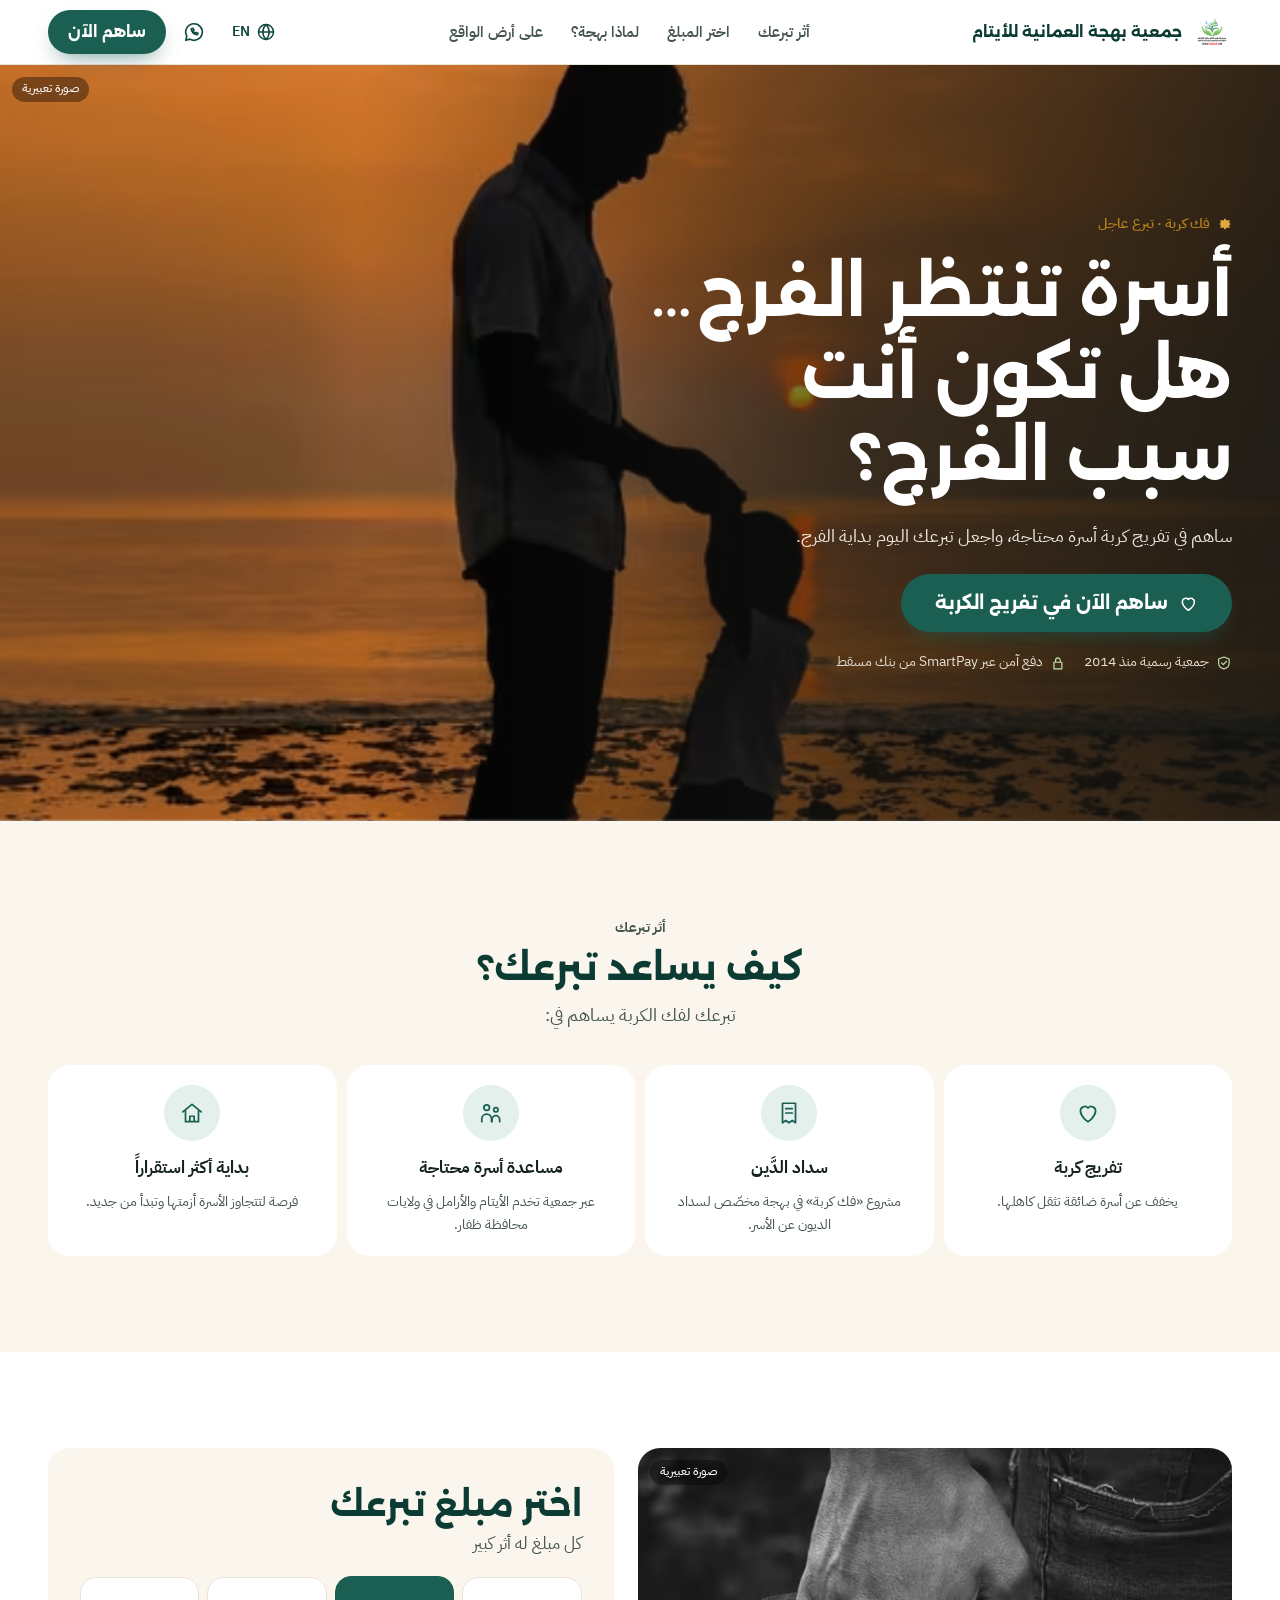
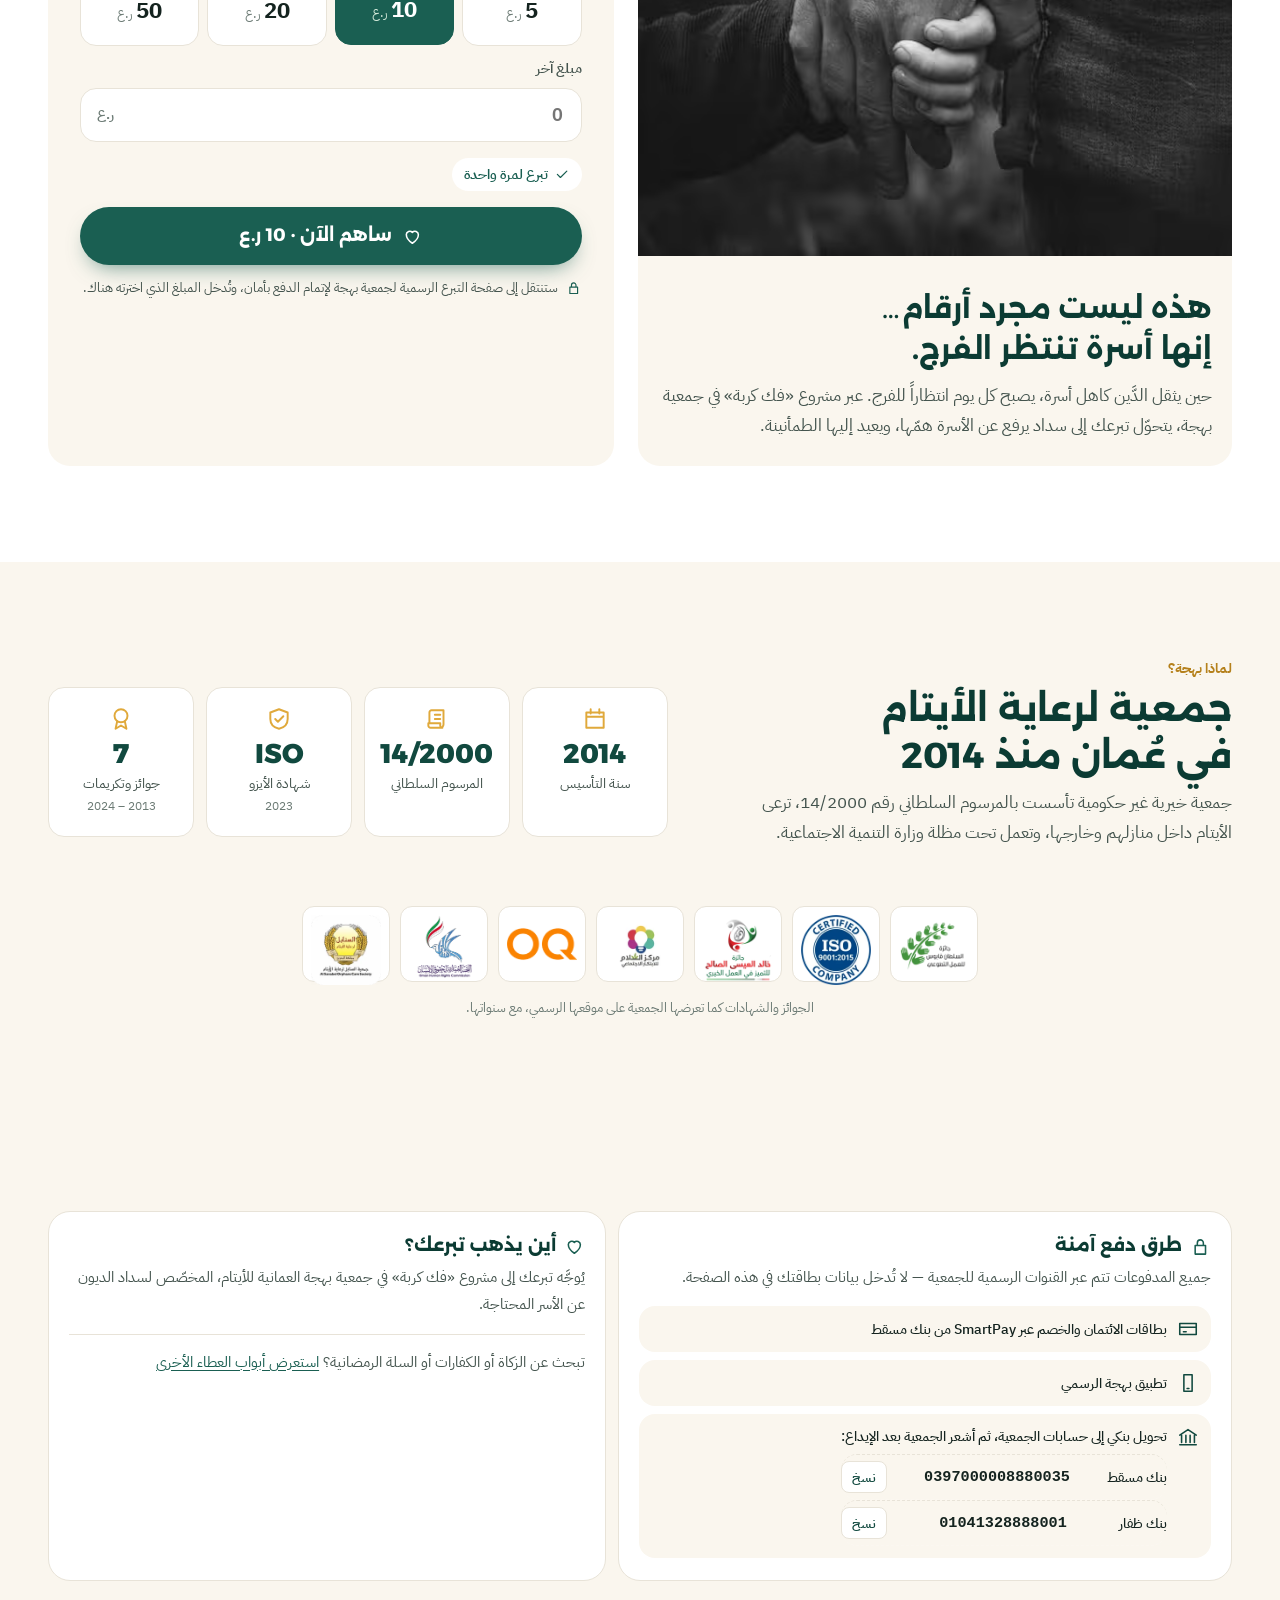
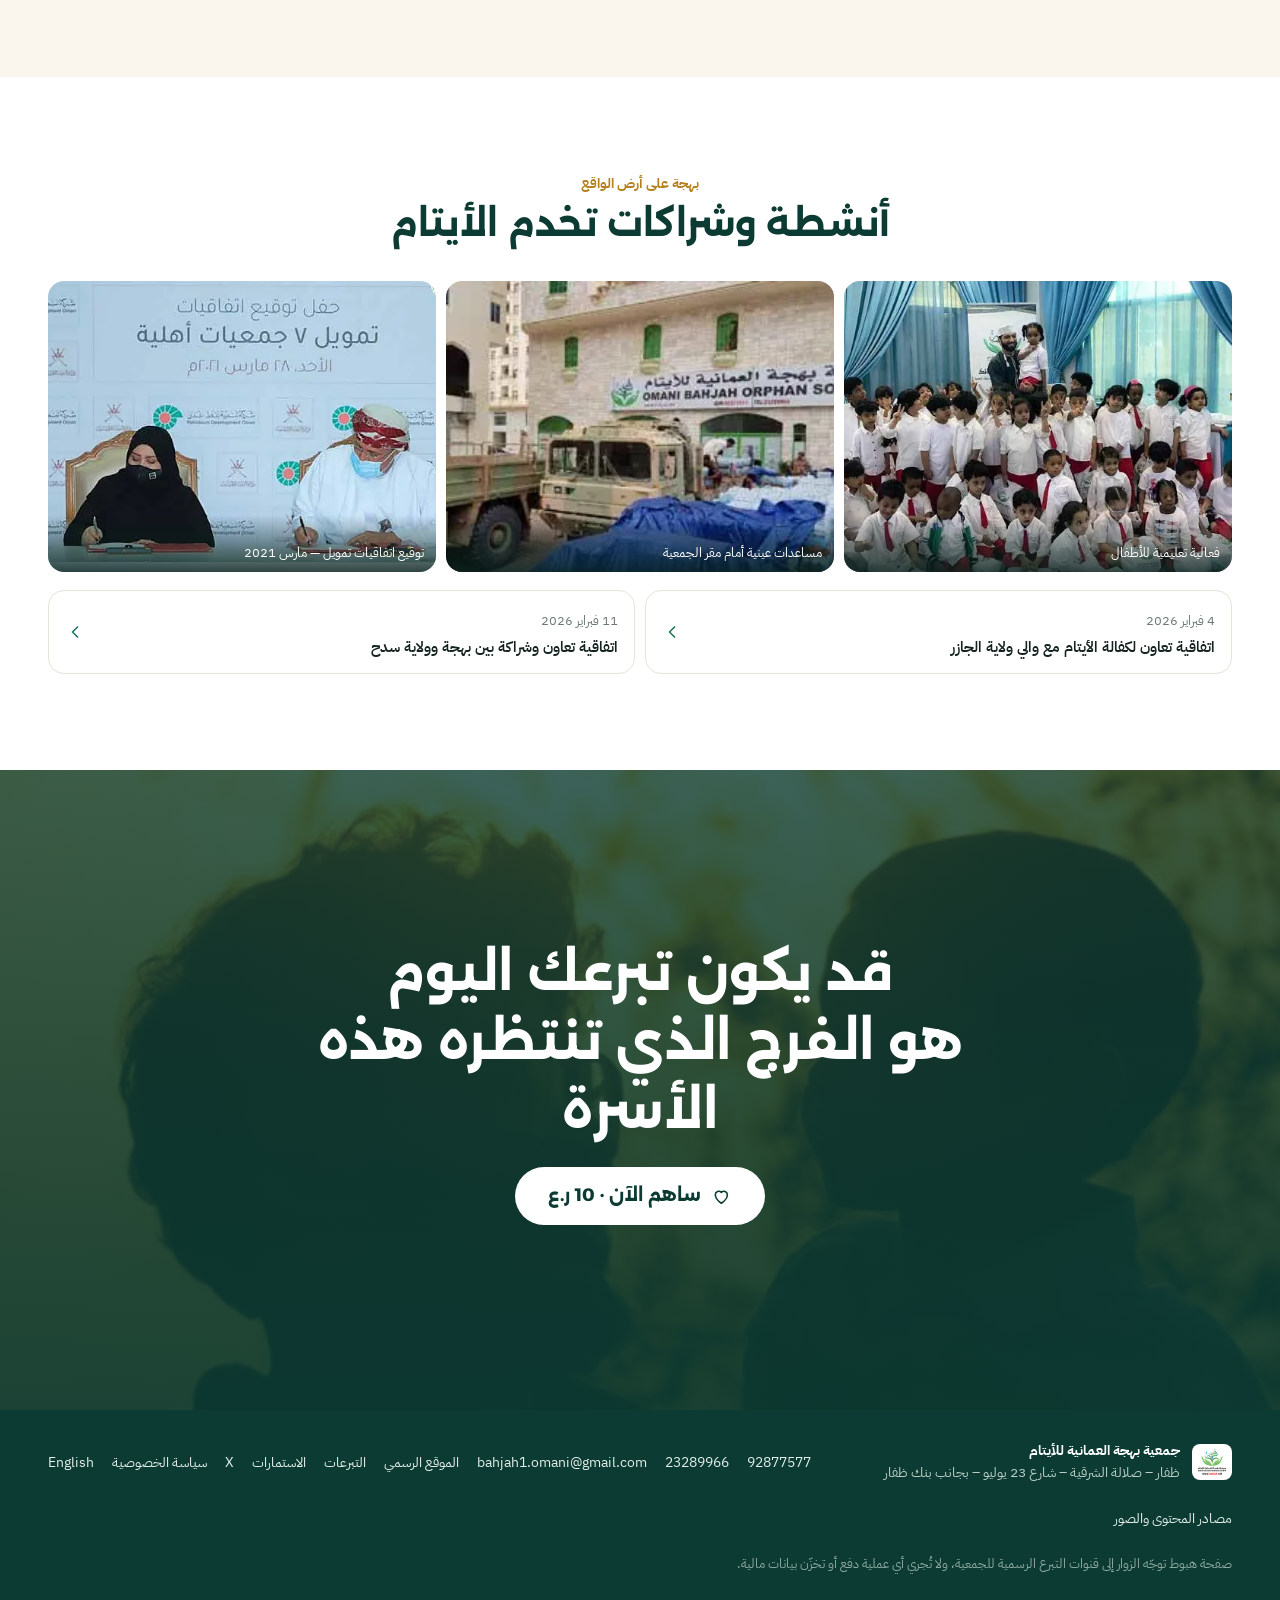
==== commit 0fb74ad4: "Rewrite main page content: Ramadan-centred, spiritual, dignified - New hero copy and CTAs (ساهم الآن" ====
--- a/fak-korba/index.html
+++ b/fak-korba/index.html
@@ -29,7 +29,7 @@
 <link rel="preconnect" href="https://fonts.googleapis.com">
 <link rel="preconnect" href="https://fonts.gstatic.com" crossorigin>
 <link href="https://fonts.googleapis.com/css2?family=Alexandria:wght@600;700;800&family=IBM+Plex+Sans+Arabic:wght@300;400;500;600;700&display=swap" rel="stylesheet">
-<link rel="stylesheet" href="../assets/css/styles.css?v=241a7b0e9a">
+<link rel="stylesheet" href="../assets/css/styles.css?v=c878a6915f">
 
 <script type="application/ld+json">
 {
@@ -46,7 +46,7 @@
 }
 </script>
 <script>document.documentElement.classList.add("js");</script>
-<script src="../assets/js/config.js?v=4c59ab718f"></script>
+<script src="../assets/js/config.js?v=a026cf1469"></script>
 </head>
 <body class="page-fk">
 <svg width="0" height="0" style="position:absolute" aria-hidden="true" focusable="false">
@@ -310,6 +310,9 @@
       <a href="tel:+96823289966" dir="ltr" data-cta="contact_phone">23289966</a>
       <a href="mailto:bahjah1.omani@gmail.com" dir="ltr" data-cta="contact_email">bahjah1.omani@gmail.com</a>
       <a href="https://bahjah.org.om/wp/" data-route="home" target="_blank" rel="noopener" data-cta="footer" data-i18n="footer.official">الموقع الرسمي</a>
+      <a href="https://bahjah.org.om/wp/التبرعات/" data-route="hub" target="_blank" rel="noopener" data-cta="footer" data-i18n="footer.donations">التبرعات</a>
+      <a href="https://bahjah.org.om/wp/الاستمارات/" data-route="forms" target="_blank" rel="noopener" data-cta="footer" data-i18n="footer.forms">الاستمارات</a>
+      <a href="https://x.com/bahjah1_omani" target="_blank" rel="noopener" data-cta="footer_x">X</a>
       <a href="https://bahjah.org.om/wp/سياسة-الخصوصية/" data-route="privacy" target="_blank" rel="noopener" data-cta="footer" data-i18n="footer.privacy">سياسة الخصوصية</a>
       <a href="#" data-lang-toggle lang="en" data-i18n="footer.lang">English</a>
     </p>
@@ -333,7 +336,7 @@
   <a class="btn btn-primary btn-block" href="https://bahjah.org.om/wp/التبرعات/" data-route="hardship" data-category="hardship_relief" data-cta="sticky" data-fk-cta tabindex="-1"><svg class="ico" aria-hidden="true"><use href="#i-heart"/></svg><span class="fk-cta-label">ساهم الآن · 10 ر.ع</span></a>
 </div>
 
-<script src="../assets/js/i18n.js?v=dde73f4794" defer></script>
+<script src="../assets/js/i18n.js?v=1153cd6dda" defer></script>
 <script src="../assets/js/app.js?v=da23520ea7" defer></script>
 <script src="../assets/js/fak-korba.js?v=be3b2fac64" defer></script>
 </body>
--- a/assets/css/styles.css
+++ b/assets/css/styles.css
@@ -773,3 +773,49 @@
   .site-header .brand-name { display: none; }
   .header-nav a { padding: 0 9px; font-size: 14.5px; }
 }
+
+/* =====================================================================
+   Ramadan content sections (copy-led; reuse the shared type + colours)
+   ===================================================================== */
+.hero-whisper { margin: -8px 0 22px; font: 600 1.05rem/1.7 var(--font-display); color: var(--olive); }
+.zakat-sub, .sadaqah-sub { color: var(--ink-2); max-width: 34em; }
+
+.invite { background: var(--paper); }
+.invite-inner { max-width: 760px; text-align: center; }
+.invite-inner p { color: var(--ink-2); font-size: 1.08rem; }
+.invite-lead { font: 600 1.2rem/1.8 var(--font-display) !important; color: var(--heading) !important; }
+.invite-quote {
+  margin: 26px auto; padding: 16px 20px; max-width: 34em; border-radius: var(--r-md);
+  background: var(--ivory); color: var(--olive) !important; font-weight: 600; border-inline-start: 4px solid var(--gold);
+}
+
+.verse-inner { max-width: 760px; text-align: center; }
+.verse-inner > p { color: var(--ink-2); font-size: 1.05rem; }
+.ayah, .hadith { margin: 6px auto 26px; padding: 24px 20px; background: var(--paper); border: 1px solid var(--line); border-radius: var(--r-lg); }
+.ayah figcaption, .hadith figcaption { font-size: .92rem; font-weight: 600; color: var(--gold-ink); }
+.ayah blockquote { margin: 6px 0 4px; font: 700 clamp(1.45rem, 5.4vw, 2.05rem)/1.9 var(--font-display); color: var(--heading); }
+.ayah cite, .hadith cite { display: block; font-style: normal; font-size: .88rem; color: var(--ink-3); }
+.ayah-meaning { margin: 10px 0 0; font-size: .95rem; color: var(--ink-2); font-style: italic; }
+.verse-close { font: 700 1.15rem/1.8 var(--font-display); color: var(--olive) !important; }
+
+.kafala { background: var(--ivory); }
+.kafala-grid { display: grid; grid-template-columns: minmax(0, 1fr); gap: 30px; align-items: center; }
+.kafala-figure { position: relative; border-radius: var(--r-xl); overflow: hidden; margin: 0; }
+.kafala-figure img { width: 100%; aspect-ratio: 4 / 3; object-fit: cover; }
+.kafala-copy p { color: var(--ink-2); }
+.hadith { margin: 6px 0 20px; text-align: start; }
+.hadith blockquote { margin: 6px 0 6px; font: 700 1.15rem/1.9 var(--font-display); color: var(--heading); }
+
+.final-lead { font-size: 1.12rem; }
+.final-verse { font: 600 clamp(1.1rem, 4.4vw, 1.35rem)/2 var(--font-display); color: #fff !important; margin: 18px 0; }
+.final-close { color: #e3efe9 !important; }
+.final-dua { margin: 22px 0 0; font-size: .95rem; color: #cfe3da !important; }
+
+@media (min-width: 900px) {
+  .kafala-grid { grid-template-columns: 1fr 1fr; gap: 64px; }
+  .kafala-figure img { aspect-ratio: 4 / 3.4; }
+  .ayah, .hadith { padding: 28px 30px; }
+}
+.ayah-meaning:empty { display: none; }
+.ayah .orn { font-family: "Noto Naskh Arabic", "Amiri", "Traditional Arabic", "Geeza Pro", "Arial", serif; font-weight: 400; color: var(--gold-ink); padding-inline: 4px; }
+@media (min-width: 900px) { .hero-copy h1 { font-size: clamp(2.6rem, 3.7vw, 3.6rem); } }
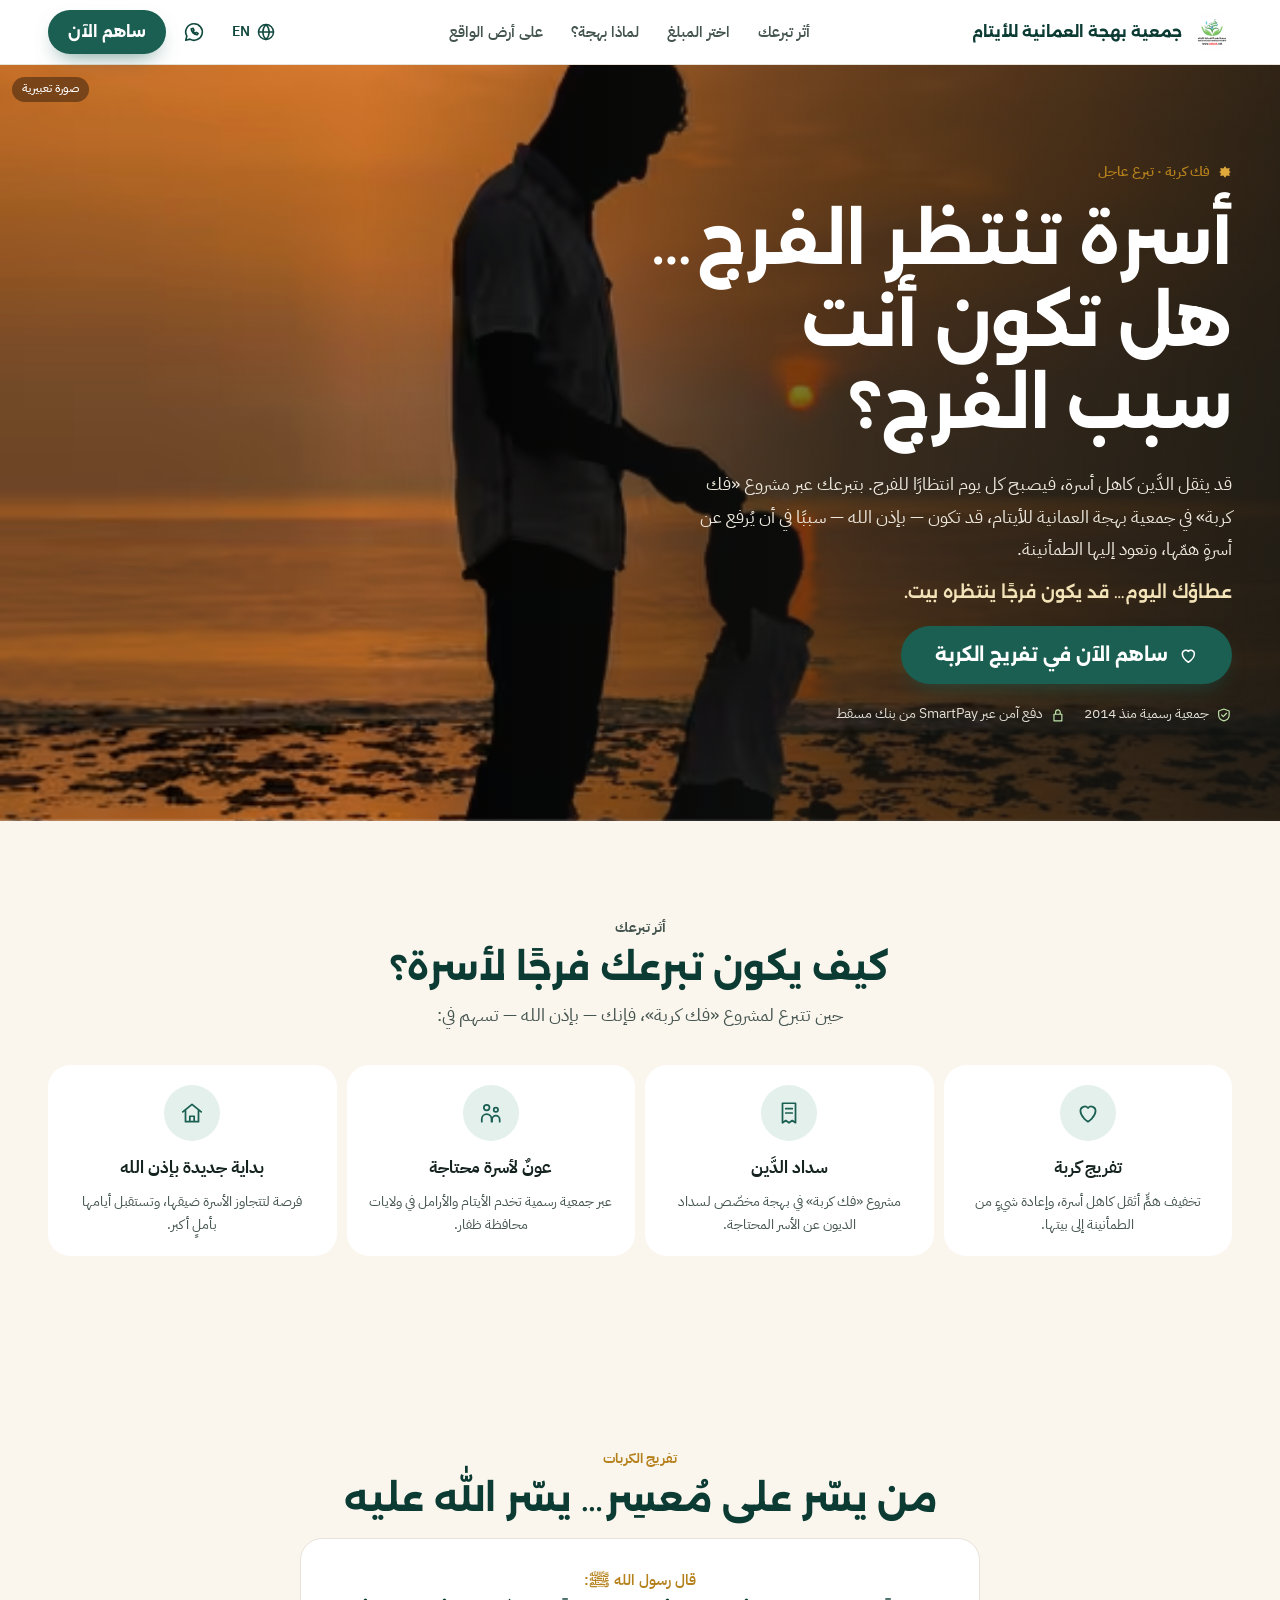
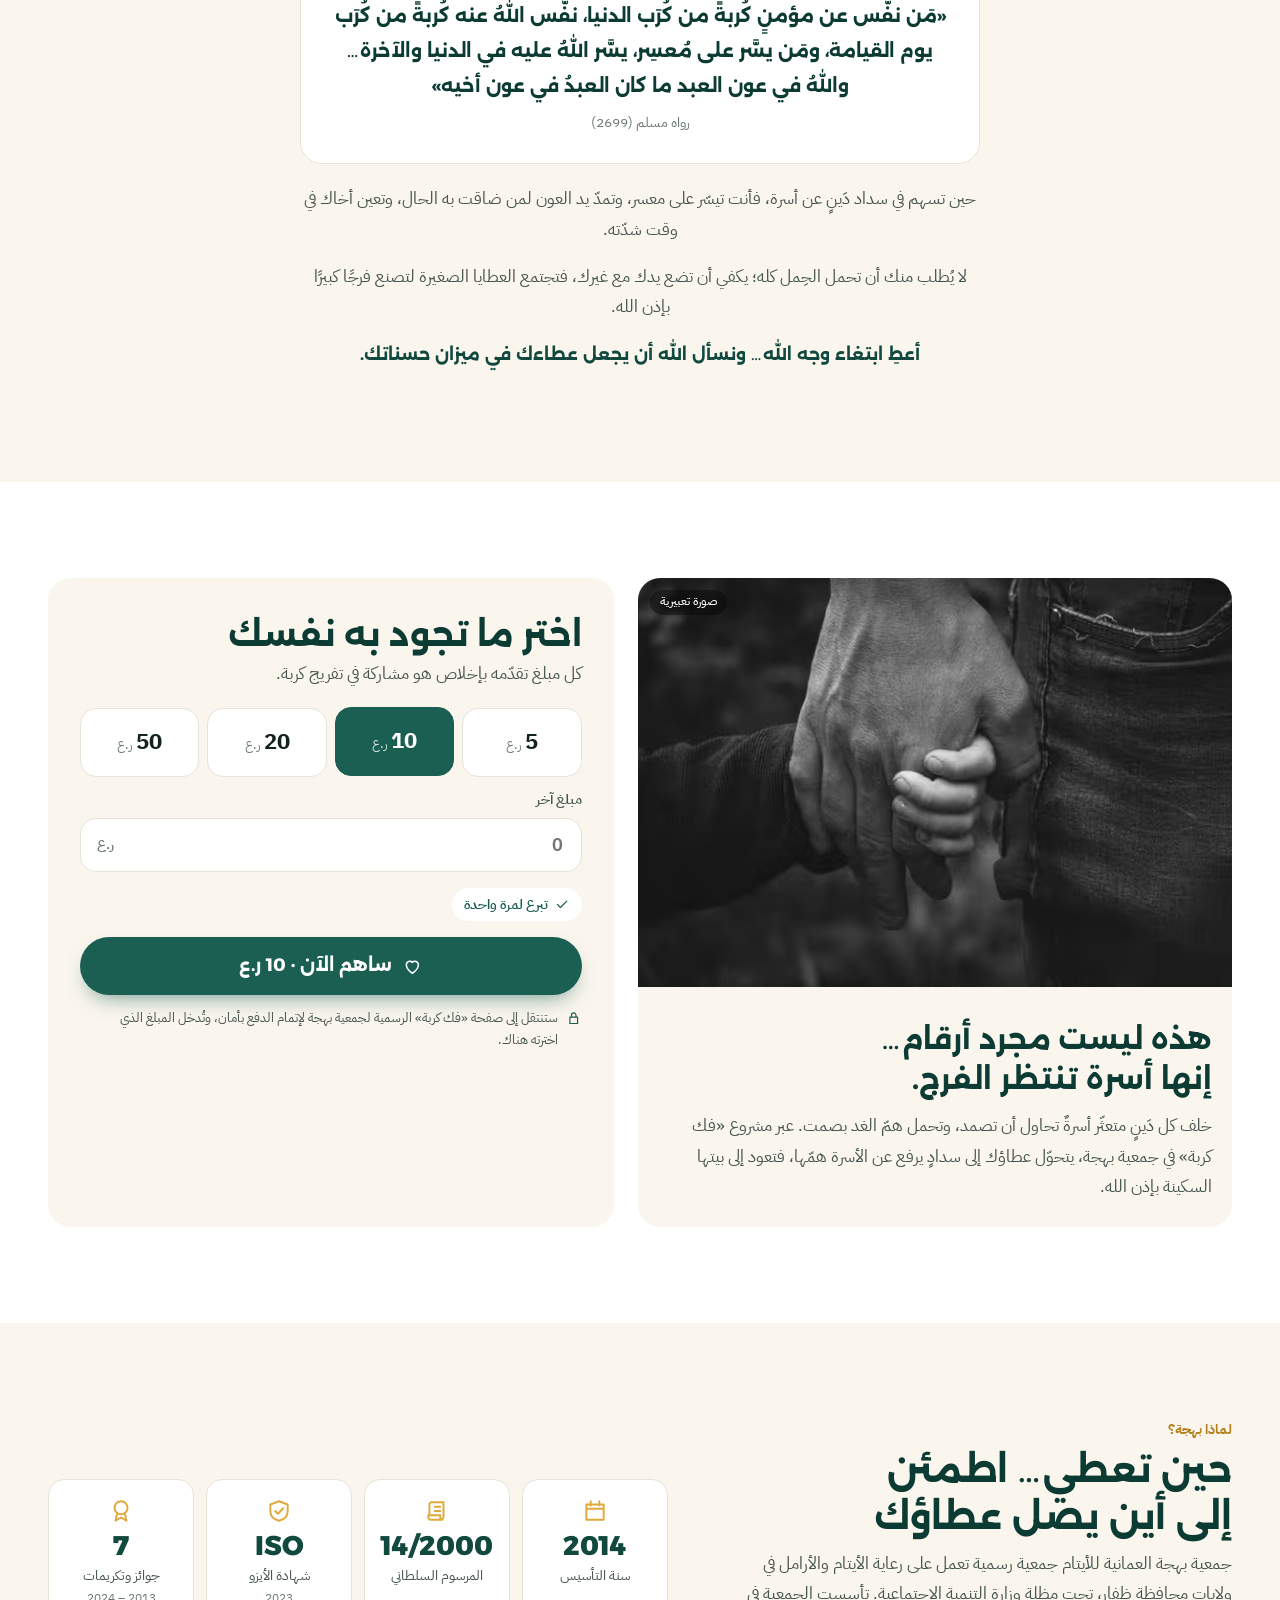
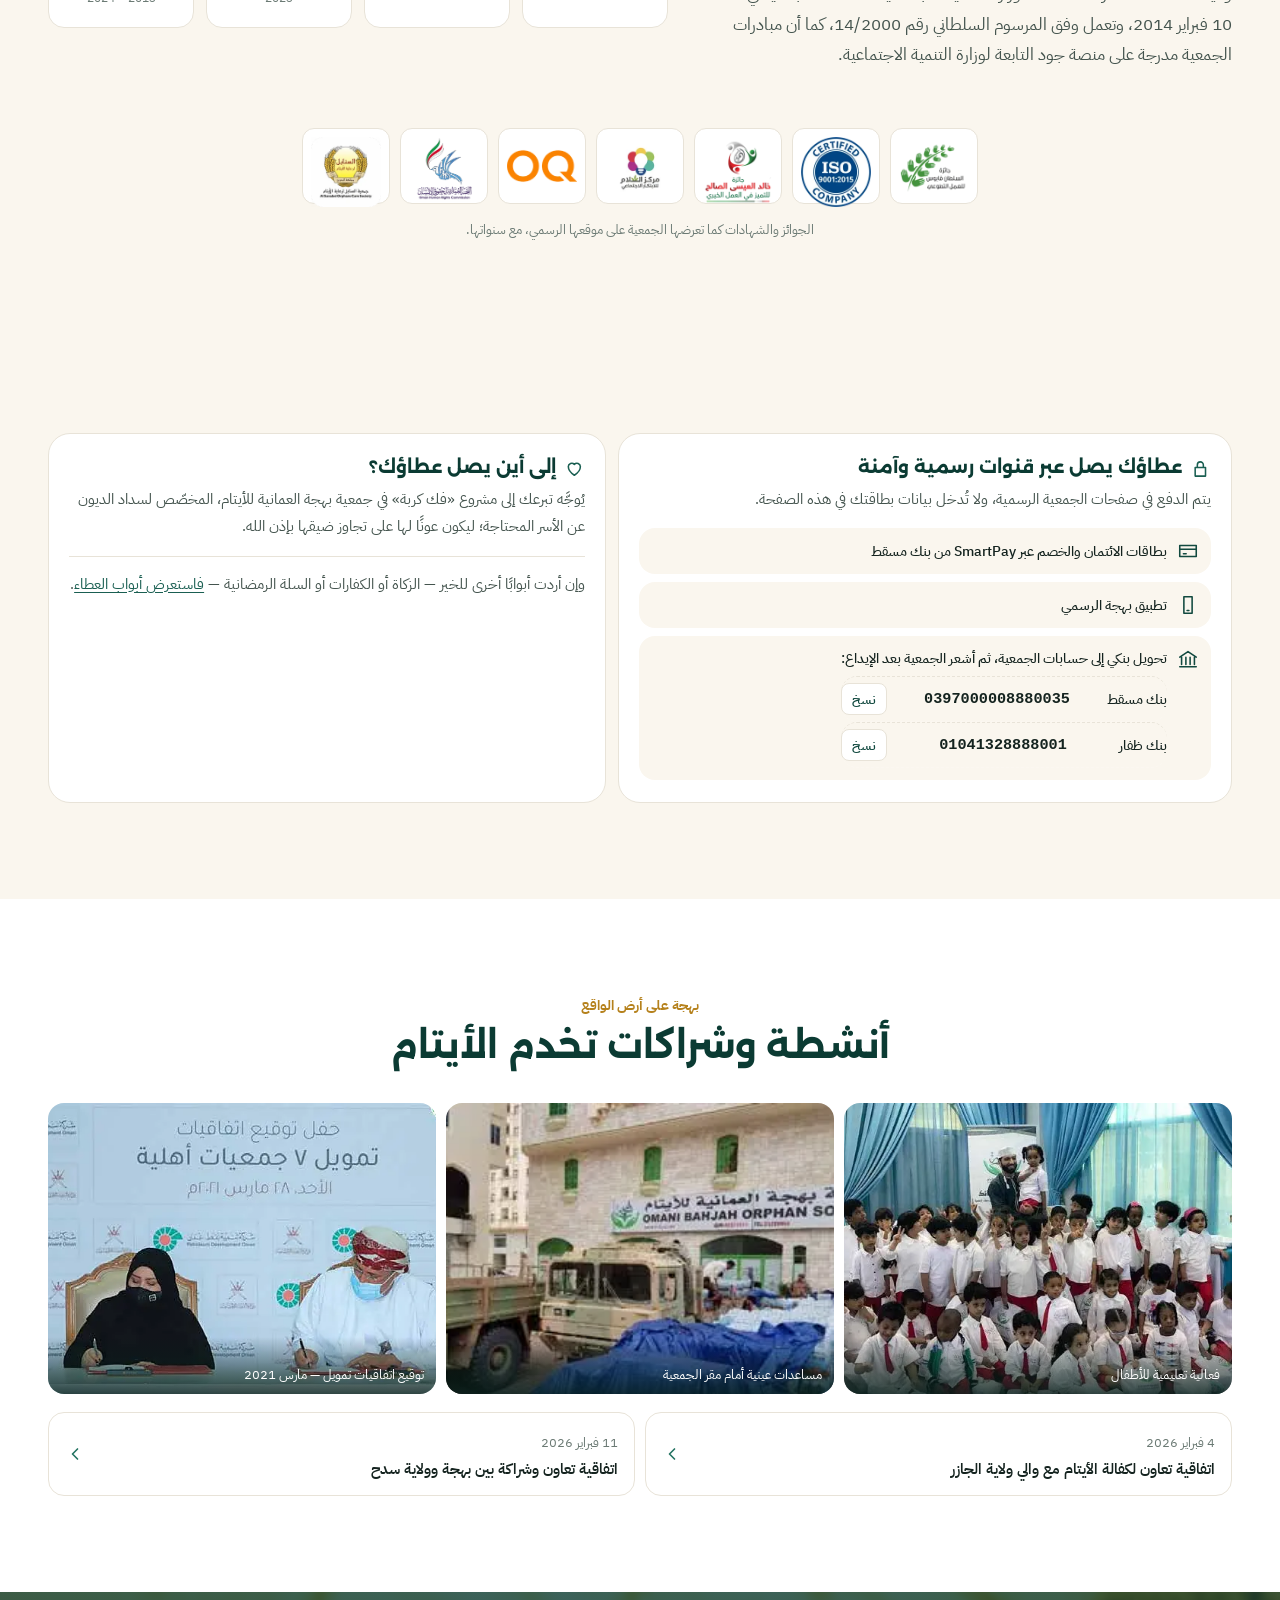
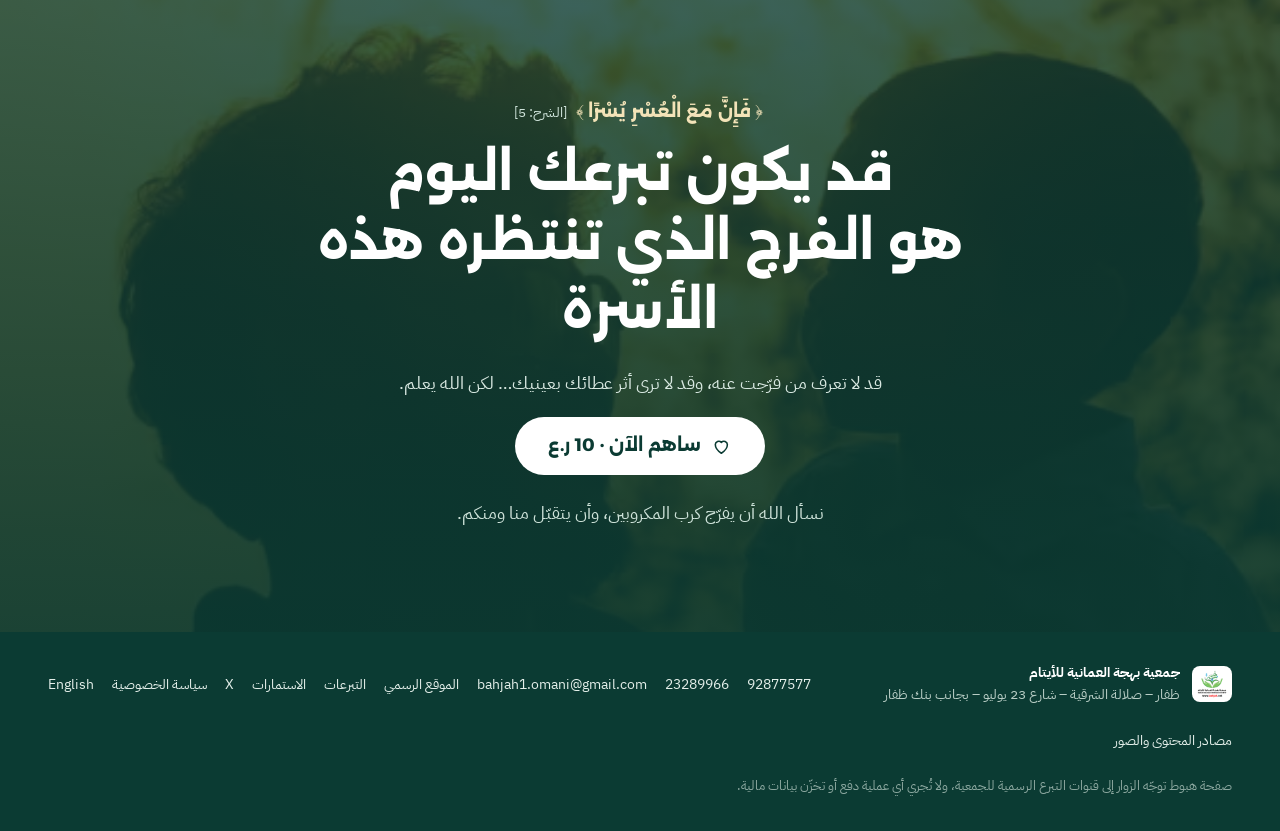
==== commit 50ce4a1a: "Rewrite Fak Korba page content in the same spiritual, dignified tone - Deeper hero copy + whisper li" ====
--- a/fak-korba/index.html
+++ b/fak-korba/index.html
@@ -4,8 +4,8 @@
 <head>
 <meta charset="utf-8">
 <meta name="viewport" content="width=device-width, initial-scale=1, viewport-fit=cover">
-<title>فك كربة | تبرع عاجل لمساعدة أسرة محتاجة في عُمان — جمعية بهجة</title>
-<meta name="description" content="تبرع الآن لفك كربة أسرة محتاجة في عُمان عبر مشروع «فك كربة» في جمعية بهجة العمانية للأيتام. تبرع عاجل لتفريج كربة الأسر المحتاجة بالمبلغ الذي تختاره، والدفع عبر القنوات الرسمية للجمعية.">
+<title>فك كربة | تبرع لتفريج كربة أسرة محتاجة في عُمان — جمعية بهجة العمانية للأيتام</title>
+<meta name="description" content="ساهم في فك كربة أسرة محتاجة في عُمان عبر مشروع «فك كربة» في جمعية بهجة العمانية للأيتام، المخصّص لسداد الديون عن الأسر المحتاجة. تبرع الآن بالمبلغ الذي تختاره، صدقةً تيسّر بها على معسر، عبر القنوات الرسمية للجمعية.">
 <meta name="theme-color" content="#0b3b33">
 <link rel="canonical" href="https://forestgreen-camel-125506.hostingersite.com/fak-korba/">
 
@@ -15,21 +15,21 @@
 <meta property="og:site_name" content="جمعية بهجة العمانية للأيتام">
 <meta property="og:url" content="https://forestgreen-camel-125506.hostingersite.com/fak-korba/">
 <meta property="og:title" content="أسرة تنتظر الفرج… هل تكون أنت سبب الفرج؟ | فك كربة — جمعية بهجة">
-<meta property="og:description" content="تبرع عاجل لفك كربة أسرة محتاجة في عُمان — ساهم الآن عبر القنوات الرسمية لجمعية بهجة العمانية للأيتام.">
+<meta property="og:description" content="قد يكون عطاؤك اليوم فرجًا ينتظره بيت. ساهم في مشروع «فك كربة» لسداد الديون عن الأسر المحتاجة عبر القنوات الرسمية لجمعية بهجة العمانية للأيتام.">
 <meta property="og:image" content="https://forestgreen-camel-125506.hostingersite.com/assets/img/opt/og-image.jpg">
 <meta property="og:image:width" content="1200">
 <meta property="og:image:height" content="630">
 <meta name="twitter:card" content="summary_large_image">
 <meta name="twitter:site" content="@bahjah1_omani">
 <meta name="twitter:title" content="فك كربة — تبرع عاجل لأسرة محتاجة | جمعية بهجة">
-<meta name="twitter:description" content="ساهم الآن في تفريج كربة أسرة محتاجة في عُمان عبر القنوات الرسمية لجمعية بهجة.">
+<meta name="twitter:description" content="ساهم في تفريج كربة أسرة محتاجة في عُمان — مشروع «فك كربة» لسداد الديون عن الأسر، عبر القنوات الرسمية لجمعية بهجة.">
 <meta name="twitter:image" content="https://forestgreen-camel-125506.hostingersite.com/assets/img/opt/og-image.jpg">
 
 <link rel="icon" href="../assets/img/bahjah-logo.jpg">
 <link rel="preconnect" href="https://fonts.googleapis.com">
 <link rel="preconnect" href="https://fonts.gstatic.com" crossorigin>
 <link href="https://fonts.googleapis.com/css2?family=Alexandria:wght@600;700;800&family=IBM+Plex+Sans+Arabic:wght@300;400;500;600;700&display=swap" rel="stylesheet">
-<link rel="stylesheet" href="../assets/css/styles.css?v=c878a6915f">
+<link rel="stylesheet" href="../assets/css/styles.css?v=8d1745908f">
 
 <script type="application/ld+json">
 {
@@ -113,7 +113,8 @@
       <div class="fk-hero-copy">
         <p class="eyebrow fk-eyebrow"><svg class="star" aria-hidden="true"><use href="#i-star"/></svg><span data-i18n="fk.eyebrow">فك كربة · تبرع عاجل</span></p>
         <h1 id="fk-title" data-i18n="fk.h1">أسرة تنتظر الفرج…<br>هل تكون أنت سبب الفرج؟</h1>
-        <p class="fk-sub" data-i18n="fk.sub">ساهم في تفريج كربة أسرة محتاجة، واجعل تبرعك اليوم بداية الفرج.</p>
+        <p class="fk-sub" data-i18n="fk.sub">قد يثقل الدَّين كاهل أسرة، فيصبح كل يوم انتظارًا للفرج. بتبرعك عبر مشروع «فك كربة» في جمعية بهجة العمانية للأيتام، قد تكون — بإذن الله — سببًا في أن يُرفع عن أسرةٍ همّها، وتعود إليها الطمأنينة.</p>
+        <p class="fk-whisper" data-i18n="fk.whisper">عطاؤك اليوم… قد يكون فرجًا ينتظره بيت.</p>
         <a id="hero-cta" class="btn btn-primary btn-lg fk-hero-cta" href="#give" data-cta="hero_primary"><svg class="ico" aria-hidden="true"><use href="#i-heart"/></svg><span data-i18n="fk.hero.cta">ساهم الآن في تفريج الكربة</span></a>
         <ul class="fk-proof" role="list">
           <li><svg class="ico" aria-hidden="true"><use href="#i-shield"/></svg><span data-i18n="hero.proof.1">جمعية رسمية منذ 2014</span></li>
@@ -151,15 +152,32 @@
     <div class="wrap">
       <div class="section-head reveal">
         <p class="kicker"><svg class="star" aria-hidden="true"><use href="#i-star"/></svg><span data-i18n="fk.help.kicker">أثر تبرعك</span></p>
-        <h2 id="fk-help-title" data-i18n="fk.help.title">كيف يساعد تبرعك؟</h2>
-        <p class="lede" data-i18n="fk.help.lede">تبرعك لفك الكربة يساهم في:</p>
+        <h2 id="fk-help-title" data-i18n="fk.help.title">كيف يكون تبرعك فرجًا لأسرة؟</h2>
+        <p class="lede" data-i18n="fk.help.lede">حين تتبرع لمشروع «فك كربة»، فإنك — بإذن الله — تسهم في:</p>
       </div>
       <ul class="fk-help-grid" role="list">
-        <li class="reveal"><span class="fk-help-ico"><svg aria-hidden="true"><use href="#i-heart"/></svg></span><strong data-i18n="fk.help.1">تفريج كربة</strong><span data-i18n="fk.help.1d">يخفف عن أسرة ضائقة تثقل كاهلها.</span></li>
-        <li class="reveal"><span class="fk-help-ico"><svg aria-hidden="true"><use href="#i-receipt"/></svg></span><strong data-i18n="fk.help.2">سداد الدَّين</strong><span data-i18n="fk.help.2d">مشروع «فك كربة» في بهجة مخصّص لسداد الديون عن الأسر.</span></li>
-        <li class="reveal"><span class="fk-help-ico"><svg aria-hidden="true"><use href="#i-family"/></svg></span><strong data-i18n="fk.help.3">مساعدة أسرة محتاجة</strong><span data-i18n="fk.help.3d">عبر جمعية تخدم الأيتام والأرامل في ولايات محافظة ظفار.</span></li>
-        <li class="reveal"><span class="fk-help-ico"><svg aria-hidden="true"><use href="#i-home"/></svg></span><strong data-i18n="fk.help.4">بداية أكثر استقراراً</strong><span data-i18n="fk.help.4d">فرصة لتتجاوز الأسرة أزمتها وتبدأ من جديد.</span></li>
+        <li class="reveal"><span class="fk-help-ico"><svg aria-hidden="true"><use href="#i-heart"/></svg></span><strong data-i18n="fk.help.1">تفريج كربة</strong><span data-i18n="fk.help.1d">تخفيف همٍّ أثقل كاهل أسرة، وإعادة شيءٍ من الطمأنينة إلى بيتها.</span></li>
+        <li class="reveal"><span class="fk-help-ico"><svg aria-hidden="true"><use href="#i-receipt"/></svg></span><strong data-i18n="fk.help.2">سداد الدَّين</strong><span data-i18n="fk.help.2d">مشروع «فك كربة» في بهجة مخصّص لسداد الديون عن الأسر المحتاجة.</span></li>
+        <li class="reveal"><span class="fk-help-ico"><svg aria-hidden="true"><use href="#i-family"/></svg></span><strong data-i18n="fk.help.3">عونٌ لأسرة محتاجة</strong><span data-i18n="fk.help.3d">عبر جمعية رسمية تخدم الأيتام والأرامل في ولايات محافظة ظفار.</span></li>
+        <li class="reveal"><span class="fk-help-ico"><svg aria-hidden="true"><use href="#i-home"/></svg></span><strong data-i18n="fk.help.4">بداية جديدة بإذن الله</strong><span data-i18n="fk.help.4d">فرصة لتتجاوز الأسرة ضيقها، وتستقبل أيامها بأملٍ أكبر.</span></li>
       </ul>
+    </div>
+  </section>
+
+  <!-- ============ SPIRITUAL MOTIVATION ============ -->
+  <section id="faraj" class="section section-sand verse" aria-labelledby="faraj-title">
+    <div class="wrap verse-inner reveal">
+      <span class="kicker" data-i18n="fk.faraj.kicker">تفريج الكربات</span>
+      <h2 id="faraj-title" data-i18n="fk.faraj.title">من يسّر على مُعسِر… يسّر الله عليه</h2>
+      <figure class="hadith hadith-center">
+        <figcaption data-i18n="fk.faraj.intro">قال رسول الله ﷺ:</figcaption>
+        <blockquote lang="ar" dir="rtl">«مَن نفَّس عن مؤمنٍ كُربةً من كُرَب الدنيا، نفَّس اللهُ عنه كُربةً من كُرَب يوم القيامة، ومَن يسَّر على مُعسِر، يسَّر اللهُ عليه في الدنيا والآخرة… واللهُ في عون العبد ما كان العبدُ في عون أخيه»</blockquote>
+        <cite data-i18n="fk.faraj.ref">رواه مسلم (2699)</cite>
+        <p class="ayah-meaning" data-i18n="fk.faraj.meaning"></p>
+      </figure>
+      <p data-i18n="fk.faraj.p1">حين تسهم في سداد دَينٍ عن أسرة، فأنت تيسّر على معسر، وتمدّ يد العون لمن ضاقت به الحال، وتعين أخاك في وقت شدّته.</p>
+      <p data-i18n="fk.faraj.p2">لا يُطلب منك أن تحمل الحِمل كله؛ يكفي أن تضع يدك مع غيرك، فتجتمع العطايا الصغيرة لتصنع فرجًا كبيرًا بإذن الله.</p>
+      <p class="verse-close" data-i18n="fk.faraj.p3">أعطِ ابتغاء وجه الله… ونسأل الله أن يجعل عطاءك في ميزان حسناتك.</p>
     </div>
   </section>
 
@@ -179,14 +197,14 @@
         <div class="fk-story-body">
           <span class="fk-urgent" data-if-case hidden data-i18n="fk.urgent">حالة عاجلة</span>
           <h2 class="fk-story-title" data-i18n="fk.story.title">هذه ليست مجرد أرقام…<br>إنها أسرة تنتظر الفرج.</h2>
-          <p id="fk-story-generic" data-i18n="fk.story.generic">حين يثقل الدَّين كاهل أسرة، يصبح كل يوم انتظاراً للفرج. عبر مشروع «فك كربة» في جمعية بهجة، يتحوّل تبرعك إلى سداد يرفع عن الأسرة همّها، ويعيد إليها الطمأنينة.</p>
+          <p id="fk-story-generic" data-i18n="fk.story.generic">خلف كل دَينٍ متعثّر أسرةٌ تحاول أن تصمد، وتحمل همّ الغد بصمت. عبر مشروع «فك كربة» في جمعية بهجة، يتحوّل عطاؤك إلى سدادٍ يرفع عن الأسرة همّها، فتعود إلى بيتها السكينة بإذن الله.</p>
           <p id="fk-story-case" hidden></p>
         </div>
       </article>
 
       <div class="fk-amount reveal">
-        <h2 id="fk-give-title" data-i18n="fk.give.title">اختر مبلغ تبرعك</h2>
-        <p class="fk-amount-sub" data-i18n="fk.give.sub">كل مبلغ له أثر كبير</p>
+        <h2 id="fk-give-title" data-i18n="fk.give.title">اختر ما تجود به نفسك</h2>
+        <p class="fk-amount-sub" data-i18n="fk.give.sub">كل مبلغ تقدّمه بإخلاص هو مشاركة في تفريج كربة.</p>
         <fieldset class="fk-chips">
           <legend class="sr-only" data-i18n="fk.give.legend">مبلغ التبرع بالريال العماني</legend>
           <label class="fk-chip"><input type="radio" name="fk-amt" value="5"><span><b>5</b> <small data-i18n="cur">ر.ع</small></span></label>
@@ -201,7 +219,7 @@
         <p id="fk-other-hint" class="fk-hint" hidden data-i18n="fk.give.min">الحد الأدنى 1 ر.ع</p>
         <p class="fk-freq"><svg class="ico" aria-hidden="true"><use href="#i-check"/></svg><span data-i18n="fk.give.once">تبرع لمرة واحدة</span></p>
         <a class="btn btn-primary btn-lg btn-block fk-give-cta" href="https://bahjah.org.om/wp/التبرعات/" data-route="hardship" data-category="hardship_relief" data-cta="give_primary" data-fk-cta><svg class="ico" aria-hidden="true"><use href="#i-heart"/></svg><span class="fk-cta-label">ساهم الآن · 10 ر.ع</span></a>
-        <p class="fk-give-note"><svg class="ico" aria-hidden="true"><use href="#i-lock"/></svg><span data-i18n="fk.give.note">ستنتقل إلى صفحة التبرع الرسمية لجمعية بهجة لإتمام الدفع بأمان، وتُدخل المبلغ الذي اخترته هناك.</span></p>
+        <p class="fk-give-note"><svg class="ico" aria-hidden="true"><use href="#i-lock"/></svg><span data-i18n="fk.give.note">ستنتقل إلى صفحة «فك كربة» الرسمية لجمعية بهجة لإتمام الدفع بأمان، وتُدخل المبلغ الذي اخترته هناك.</span></p>
       </div>
     </div>
   </section>
@@ -212,8 +230,8 @@
     <div class="why-grid">
       <div class="section-head reveal">
         <span class="kicker" data-i18n="why.kicker">لماذا بهجة؟</span>
-        <h2 id="why-title" data-i18n="why.title">جمعية لرعاية الأيتام في عُمان منذ 2014</h2>
-        <p data-i18n="why.text">جمعية خيرية غير حكومية تأسست بالمرسوم السلطاني رقم 14/2000، ترعى الأيتام داخل منازلهم وخارجها، وتعمل تحت مظلة وزارة التنمية الاجتماعية.</p>
+        <h2 id="why-title" data-i18n="why.title.main">حين تعطي… اطمئن إلى أين يصل عطاؤك</h2>
+        <p data-i18n="why.text.main">جمعية بهجة العمانية للأيتام جمعية رسمية تعمل على رعاية الأيتام والأرامل في ولايات محافظة ظفار، تحت مظلة وزارة التنمية الاجتماعية. تأسست الجمعية في 10 فبراير 2014، وتعمل وفق المرسوم السلطاني رقم 14/2000، كما أن مبادرات الجمعية مدرجة على منصة جود التابعة لوزارة التنمية الاجتماعية.</p>
       </div>
       <ul class="facts reveal" role="list">
         <li class="fact"><svg class="fact-ico" aria-hidden="true"><use href="#i-calendar"/></svg><b>2014</b><span data-i18n="why.f1">سنة التأسيس</span></li>
@@ -240,8 +258,8 @@
     <div class="wrap">
       <div class="fk-pay-grid">
         <div class="fk-pay reveal">
-          <h3><svg class="ico" aria-hidden="true"><use href="#i-lock"/></svg><span data-i18n="fk.pay.title">طرق دفع آمنة</span></h3>
-          <p data-i18n="fk.pay.text">جميع المدفوعات تتم عبر القنوات الرسمية للجمعية — لا تُدخل بيانات بطاقتك في هذه الصفحة.</p>
+          <h3><svg class="ico" aria-hidden="true"><use href="#i-lock"/></svg><span data-i18n="fk.pay.title">عطاؤك يصل عبر قنوات رسمية وآمنة</span></h3>
+          <p data-i18n="fk.pay.text">يتم الدفع في صفحات الجمعية الرسمية، ولا تُدخل بيانات بطاقتك في هذه الصفحة.</p>
           <ul class="pay-list fk-pay-list" role="list">
             <li><svg aria-hidden="true"><use href="#i-card"/></svg><span data-i18n="fk.pay.card">بطاقات الائتمان والخصم عبر SmartPay من بنك مسقط</span></li>
             <li><svg aria-hidden="true"><use href="#i-app"/></svg><span data-i18n="pay.app">تطبيق بهجة الرسمي</span></li>
@@ -250,9 +268,9 @@
           </ul>
         </div>
         <div class="fk-pay fk-where reveal">
-          <h3><svg class="ico" aria-hidden="true"><use href="#i-heart"/></svg><span data-i18n="fk.where.title">أين يذهب تبرعك؟</span></h3>
-          <p data-i18n="fk.where.text">يُوجَّه تبرعك إلى مشروع «فك كربة» في جمعية بهجة العمانية للأيتام، المخصّص لسداد الديون عن الأسر المحتاجة.</p>
-          <p class="fk-other-ways" data-i18n="fk.where.other">تبحث عن الزكاة أو الكفارات أو السلة الرمضانية؟ <a href="../" data-cta="fk_other_ways">استعرض أبواب العطاء الأخرى</a></p>
+          <h3><svg class="ico" aria-hidden="true"><use href="#i-heart"/></svg><span data-i18n="fk.where.title">إلى أين يصل عطاؤك؟</span></h3>
+          <p data-i18n="fk.where.text">يُوجَّه تبرعك إلى مشروع «فك كربة» في جمعية بهجة العمانية للأيتام، المخصّص لسداد الديون عن الأسر المحتاجة؛ ليكون عونًا لها على تجاوز ضيقها بإذن الله.</p>
+          <p class="fk-other-ways" data-i18n="fk.where.other">وإن أردت أبوابًا أخرى للخير — الزكاة أو الكفارات أو السلة الرمضانية — <a href="../" data-cta="fk_other_ways">فاستعرض أبواب العطاء</a>.</p>
         </div>
       </div>
     </div>
@@ -291,10 +309,13 @@
     </figure>
     <div class="wrap final-inner reveal">
       <svg class="final-star" aria-hidden="true"><use href="#i-star"/></svg>
+      <p class="final-ayah"><span class="orn" aria-hidden="true">﴿</span>فَإِنَّ مَعَ الْعُسْرِ يُسْرًا<span class="orn" aria-hidden="true">﴾</span> <cite>[الشرح: 5]</cite></p>
       <h2 id="fk-final-title" data-i18n="fk.final.title">قد يكون تبرعك اليوم<br>هو الفرج الذي تنتظره هذه الأسرة</h2>
+      <p class="final-lead" data-i18n="fk.final.text">قد لا تعرف من فرّجت عنه، وقد لا ترى أثر عطائك بعينيك… لكن الله يعلم.</p>
       <div class="btn-row center">
         <a id="final-cta" class="btn btn-light btn-lg" href="https://bahjah.org.om/wp/التبرعات/" data-route="hardship" data-category="hardship_relief" data-cta="final_primary" data-fk-cta><svg class="ico" aria-hidden="true"><use href="#i-heart"/></svg><span class="fk-cta-label">ساهم الآن</span></a>
       </div>
+      <p class="final-dua" data-i18n="fk.final.dua">نسأل الله أن يفرّج كرب المكروبين، وأن يتقبّل منا ومنكم.</p>
     </div>
   </section>
 </main>
@@ -336,7 +357,7 @@
   <a class="btn btn-primary btn-block" href="https://bahjah.org.om/wp/التبرعات/" data-route="hardship" data-category="hardship_relief" data-cta="sticky" data-fk-cta tabindex="-1"><svg class="ico" aria-hidden="true"><use href="#i-heart"/></svg><span class="fk-cta-label">ساهم الآن · 10 ر.ع</span></a>
 </div>
 
-<script src="../assets/js/i18n.js?v=1153cd6dda" defer></script>
+<script src="../assets/js/i18n.js?v=ad39705c3b" defer></script>
 <script src="../assets/js/app.js?v=da23520ea7" defer></script>
 <script src="../assets/js/fak-korba.js?v=be3b2fac64" defer></script>
 </body>
--- a/assets/css/styles.css
+++ b/assets/css/styles.css
@@ -819,3 +819,9 @@
 .ayah-meaning:empty { display: none; }
 .ayah .orn { font-family: "Noto Naskh Arabic", "Amiri", "Traditional Arabic", "Geeza Pro", "Arial", serif; font-weight: 400; color: var(--gold-ink); padding-inline: 4px; }
 @media (min-width: 900px) { .hero-copy h1 { font-size: clamp(2.6rem, 3.7vw, 3.6rem); } }
+/* Fak Korba content additions */
+.fk-whisper { margin: -10px 0 20px; font: 600 1.08rem/1.7 var(--font-display); color: #f3e3b8; }
+.hadith-center { margin-inline: auto; max-width: 680px; text-align: center; }
+.final-ayah { margin: 0 0 10px; font: 700 clamp(1.3rem, 5vw, 1.7rem)/1.8 var(--font-display); color: #f3e3b8 !important; }
+.final-ayah .orn { font-family: "Noto Naskh Arabic", "Amiri", "Traditional Arabic", "Geeza Pro", "Arial", serif; font-weight: 400; padding-inline: 4px; }
+.final-ayah cite { font: 400 .85rem var(--font); font-style: normal; color: #cfe3da; }
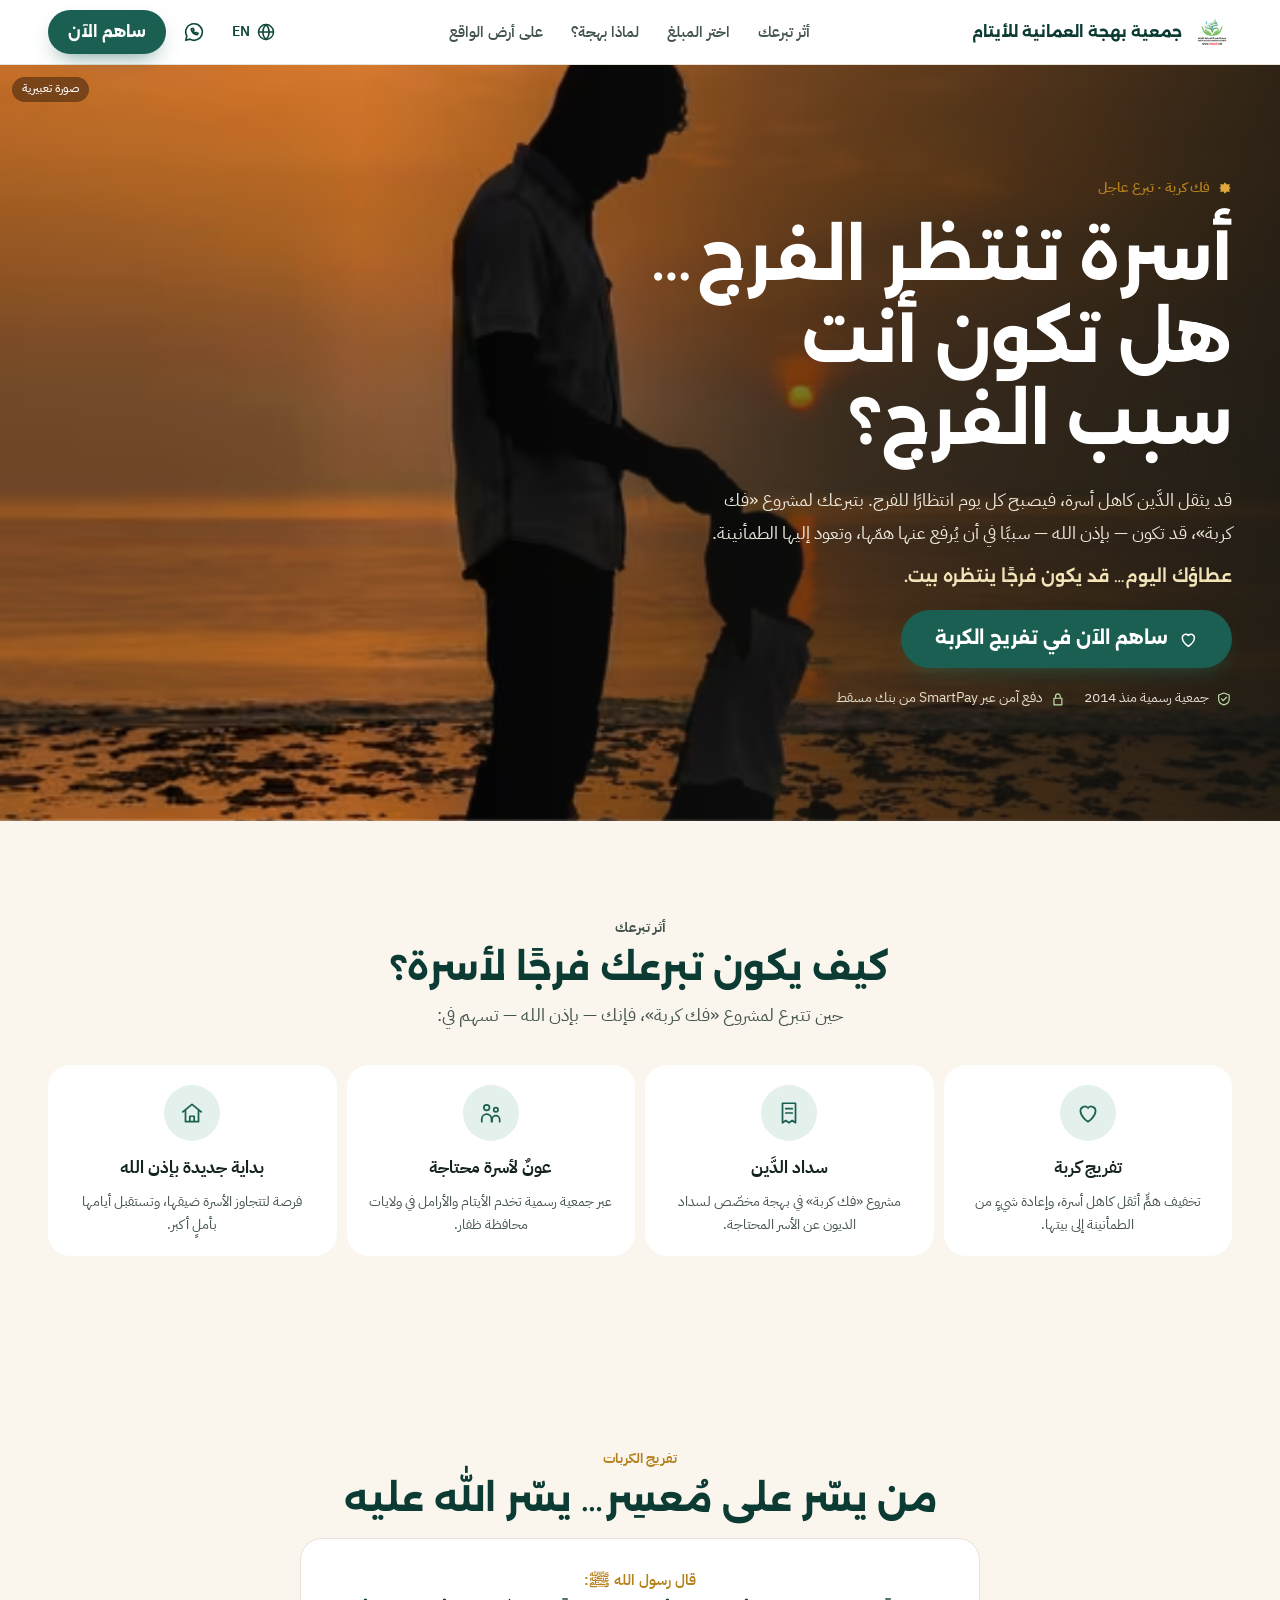
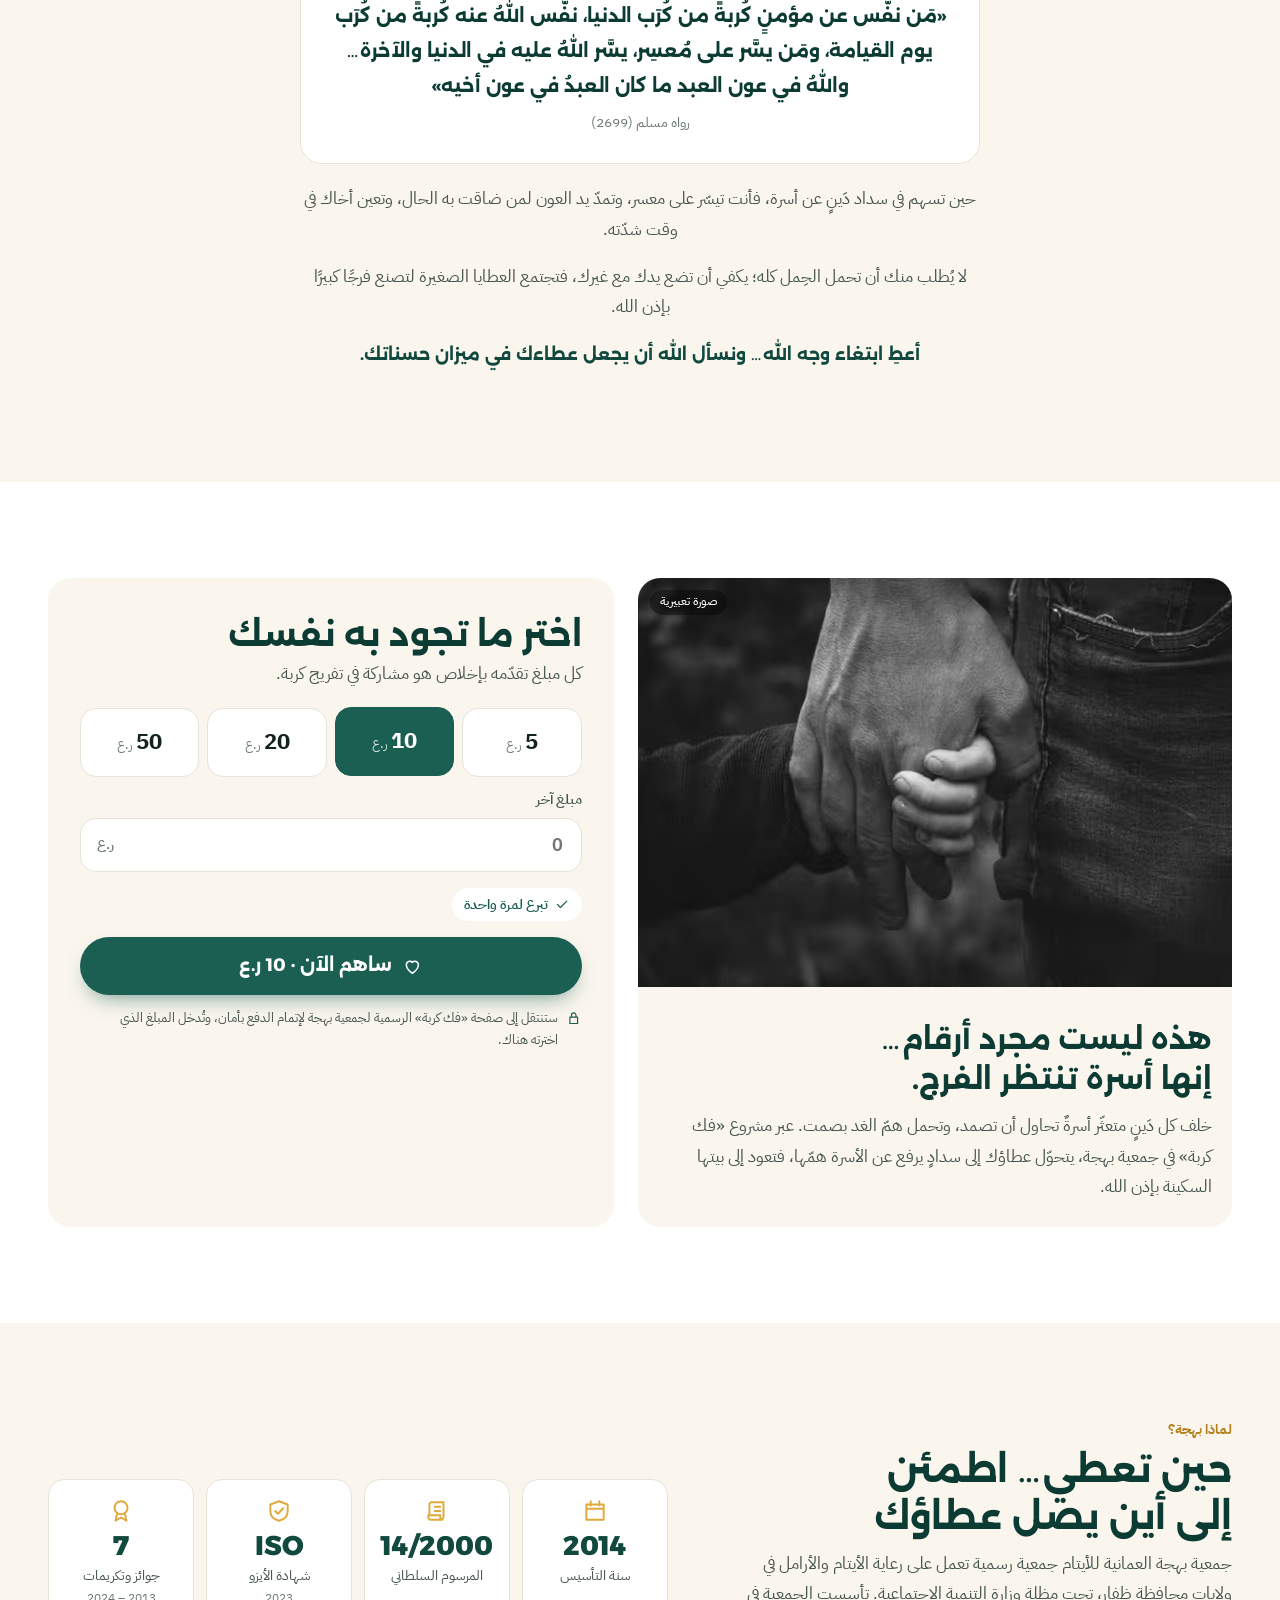
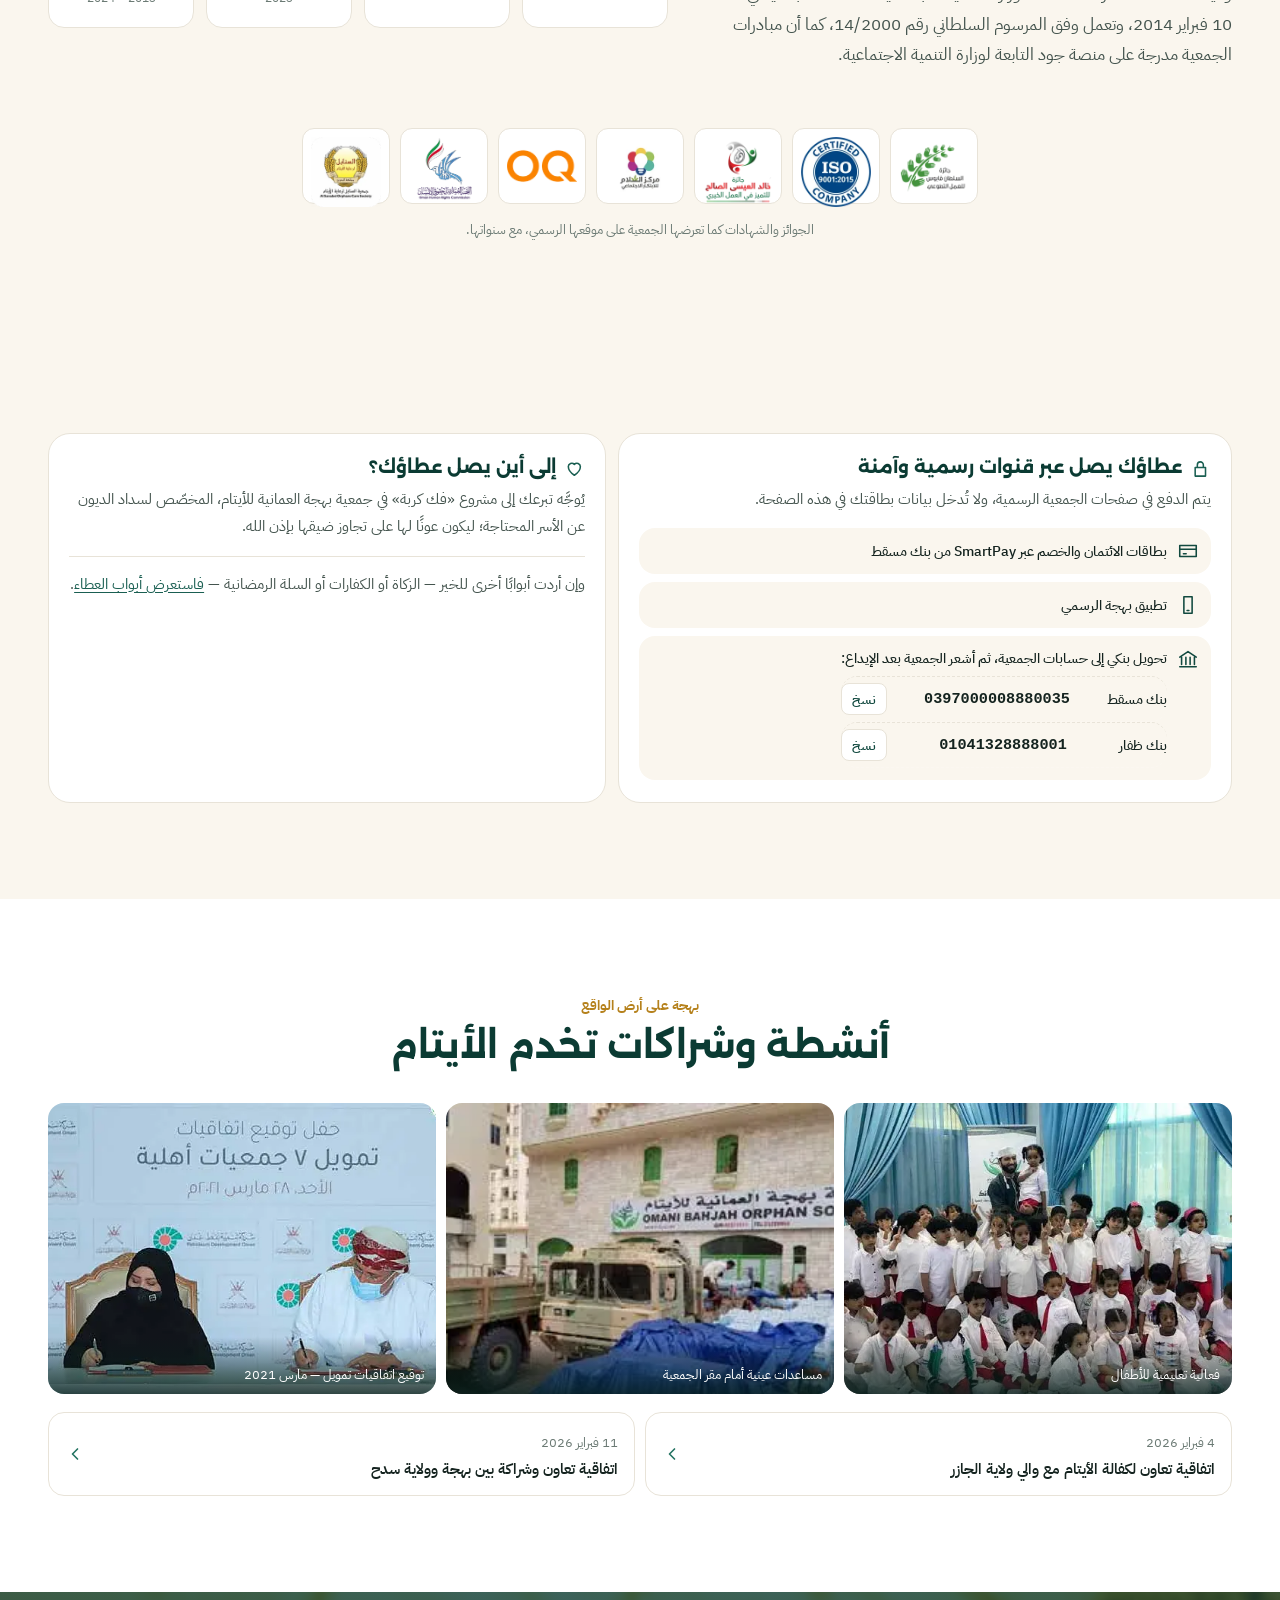
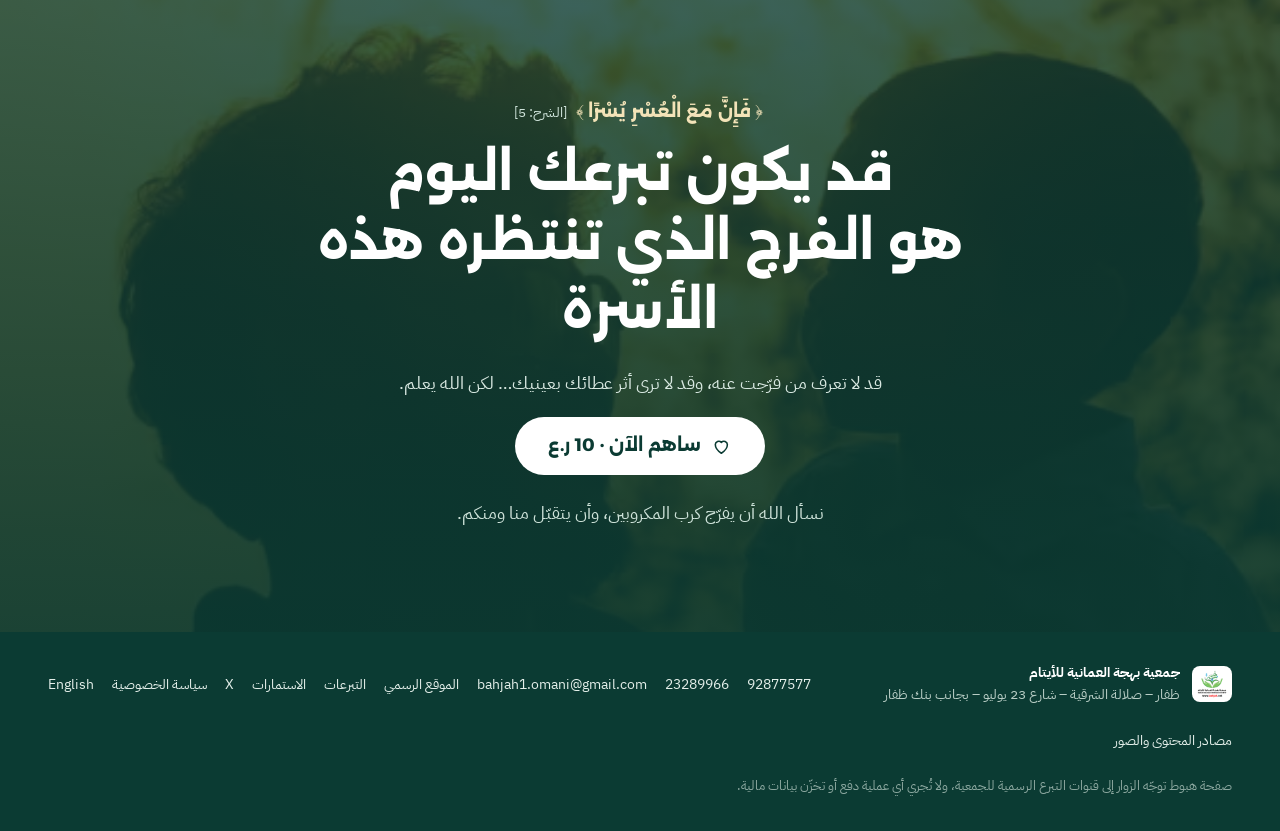
==== commit 77072418: "QA pass: tighten copy and fix alignment across breakpoints - Shorter hero copy (main + Fak Korba) an" ====
--- a/fak-korba/index.html
+++ b/fak-korba/index.html
@@ -29,7 +29,7 @@
 <link rel="preconnect" href="https://fonts.googleapis.com">
 <link rel="preconnect" href="https://fonts.gstatic.com" crossorigin>
 <link href="https://fonts.googleapis.com/css2?family=Alexandria:wght@600;700;800&family=IBM+Plex+Sans+Arabic:wght@300;400;500;600;700&display=swap" rel="stylesheet">
-<link rel="stylesheet" href="../assets/css/styles.css?v=8d1745908f">
+<link rel="stylesheet" href="../assets/css/styles.css?v=e7bc3978d7">
 
 <script type="application/ld+json">
 {
@@ -46,7 +46,7 @@
 }
 </script>
 <script>document.documentElement.classList.add("js");</script>
-<script src="../assets/js/config.js?v=a026cf1469"></script>
+<script src="../assets/js/config.js?v=0c060a8ad2"></script>
 </head>
 <body class="page-fk">
 <svg width="0" height="0" style="position:absolute" aria-hidden="true" focusable="false">
@@ -113,7 +113,7 @@
       <div class="fk-hero-copy">
         <p class="eyebrow fk-eyebrow"><svg class="star" aria-hidden="true"><use href="#i-star"/></svg><span data-i18n="fk.eyebrow">فك كربة · تبرع عاجل</span></p>
         <h1 id="fk-title" data-i18n="fk.h1">أسرة تنتظر الفرج…<br>هل تكون أنت سبب الفرج؟</h1>
-        <p class="fk-sub" data-i18n="fk.sub">قد يثقل الدَّين كاهل أسرة، فيصبح كل يوم انتظارًا للفرج. بتبرعك عبر مشروع «فك كربة» في جمعية بهجة العمانية للأيتام، قد تكون — بإذن الله — سببًا في أن يُرفع عن أسرةٍ همّها، وتعود إليها الطمأنينة.</p>
+        <p class="fk-sub" data-i18n="fk.sub">قد يثقل الدَّين كاهل أسرة، فيصبح كل يوم انتظارًا للفرج. بتبرعك لمشروع «فك كربة»، قد تكون — بإذن الله — سببًا في أن يُرفع عنها همّها، وتعود إليها الطمأنينة.</p>
         <p class="fk-whisper" data-i18n="fk.whisper">عطاؤك اليوم… قد يكون فرجًا ينتظره بيت.</p>
         <a id="hero-cta" class="btn btn-primary btn-lg fk-hero-cta" href="#give" data-cta="hero_primary"><svg class="ico" aria-hidden="true"><use href="#i-heart"/></svg><span data-i18n="fk.hero.cta">ساهم الآن في تفريج الكربة</span></a>
         <ul class="fk-proof" role="list">
@@ -357,7 +357,7 @@
   <a class="btn btn-primary btn-block" href="https://bahjah.org.om/wp/التبرعات/" data-route="hardship" data-category="hardship_relief" data-cta="sticky" data-fk-cta tabindex="-1"><svg class="ico" aria-hidden="true"><use href="#i-heart"/></svg><span class="fk-cta-label">ساهم الآن · 10 ر.ع</span></a>
 </div>
 
-<script src="../assets/js/i18n.js?v=ad39705c3b" defer></script>
+<script src="../assets/js/i18n.js?v=0992486085" defer></script>
 <script src="../assets/js/app.js?v=da23520ea7" defer></script>
 <script src="../assets/js/fak-korba.js?v=be3b2fac64" defer></script>
 </body>
--- a/assets/css/styles.css
+++ b/assets/css/styles.css
@@ -825,3 +825,37 @@
 .final-ayah { margin: 0 0 10px; font: 700 clamp(1.3rem, 5vw, 1.7rem)/1.8 var(--font-display); color: #f3e3b8 !important; }
 .final-ayah .orn { font-family: "Noto Naskh Arabic", "Amiri", "Traditional Arabic", "Geeza Pro", "Arial", serif; font-weight: 400; padding-inline: 4px; }
 .final-ayah cite { font: 400 .85rem var(--font); font-style: normal; color: #cfe3da; }
+
+/* =====================================================================
+   Layout polish after the content rewrite (QA 8 Oct 2026)
+   ===================================================================== */
+.brand { min-height: 44px; }
+
+/* Phones: shorter image crops so copy and CTAs come sooner */
+@media (max-width: 699px) {
+  .zakat-figure img { aspect-ratio: 16 / 11; }
+  .kafala-figure img { aspect-ratio: 16 / 10; }
+  .way { padding: 20px 18px; }
+  .way-no { font-size: 2rem; margin-bottom: 10px; }
+  .invite-quote { margin: 20px auto; }
+}
+/* Tablets (single-column range) */
+@media (min-width: 700px) and (max-width: 899px) {
+  .hero-img { aspect-ratio: 16 / 9; }
+  .kafala-figure img { aspect-ratio: 16 / 9; }
+}
+@media (min-width: 700px) and (max-width: 959px) {
+  .fk-help-grid { grid-template-columns: repeat(2, 1fr); }
+  .fk-pay-grid { grid-template-columns: minmax(0, 1fr); }
+}
+/* Small laptops: give dense blocks the full width */
+@media (min-width: 960px) and (max-width: 1179px) {
+  .why-grid { grid-template-columns: minmax(0, 1fr); gap: 28px; }
+  .why-grid .section-head { text-align: center; margin: 0 auto; }
+  .why-grid .section-head p { margin-inline: auto; }
+  .sadaqah-grid { grid-template-columns: 1fr 1fr; gap: 44px; }
+  .fk-pay-grid { grid-template-columns: minmax(0, 1fr); }
+}
+@media (min-width: 900px) and (max-width: 1179px) {
+  .pay-trust { grid-template-columns: minmax(0, 1fr); gap: 18px; }
+}
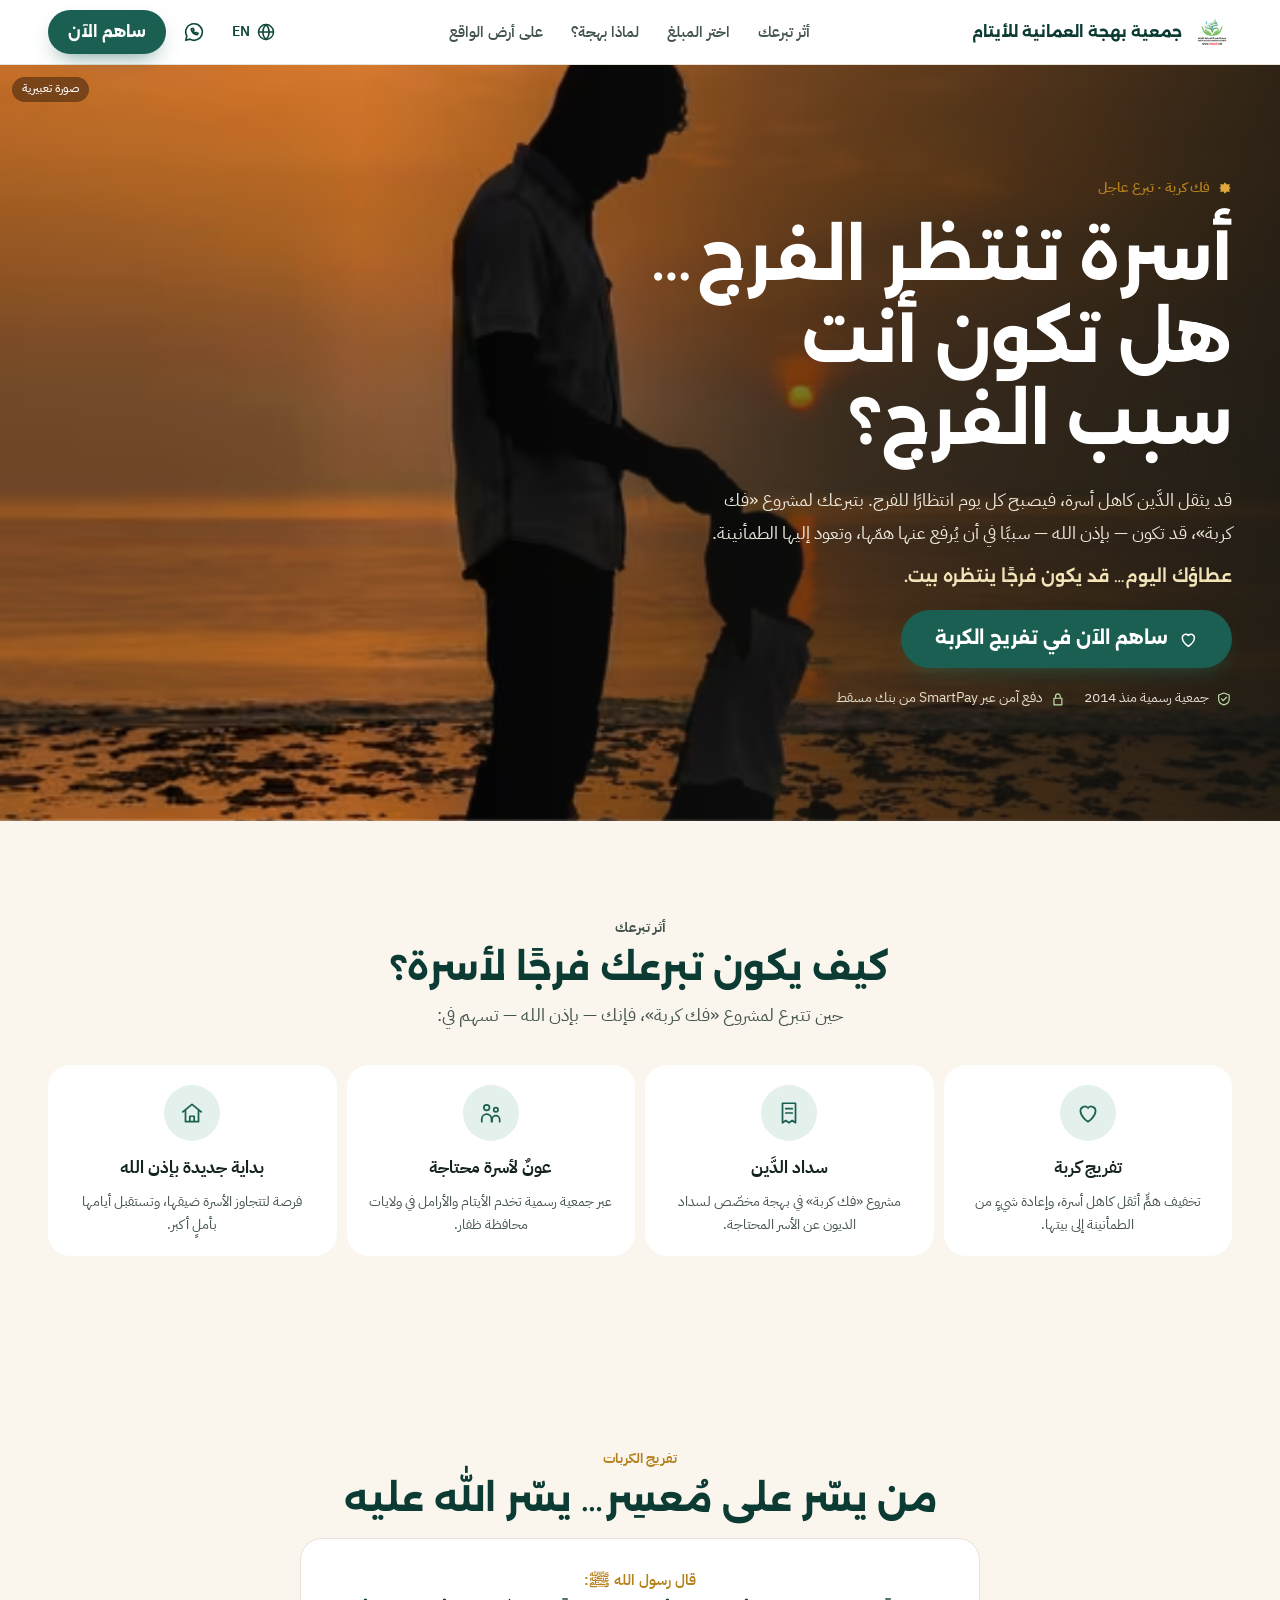
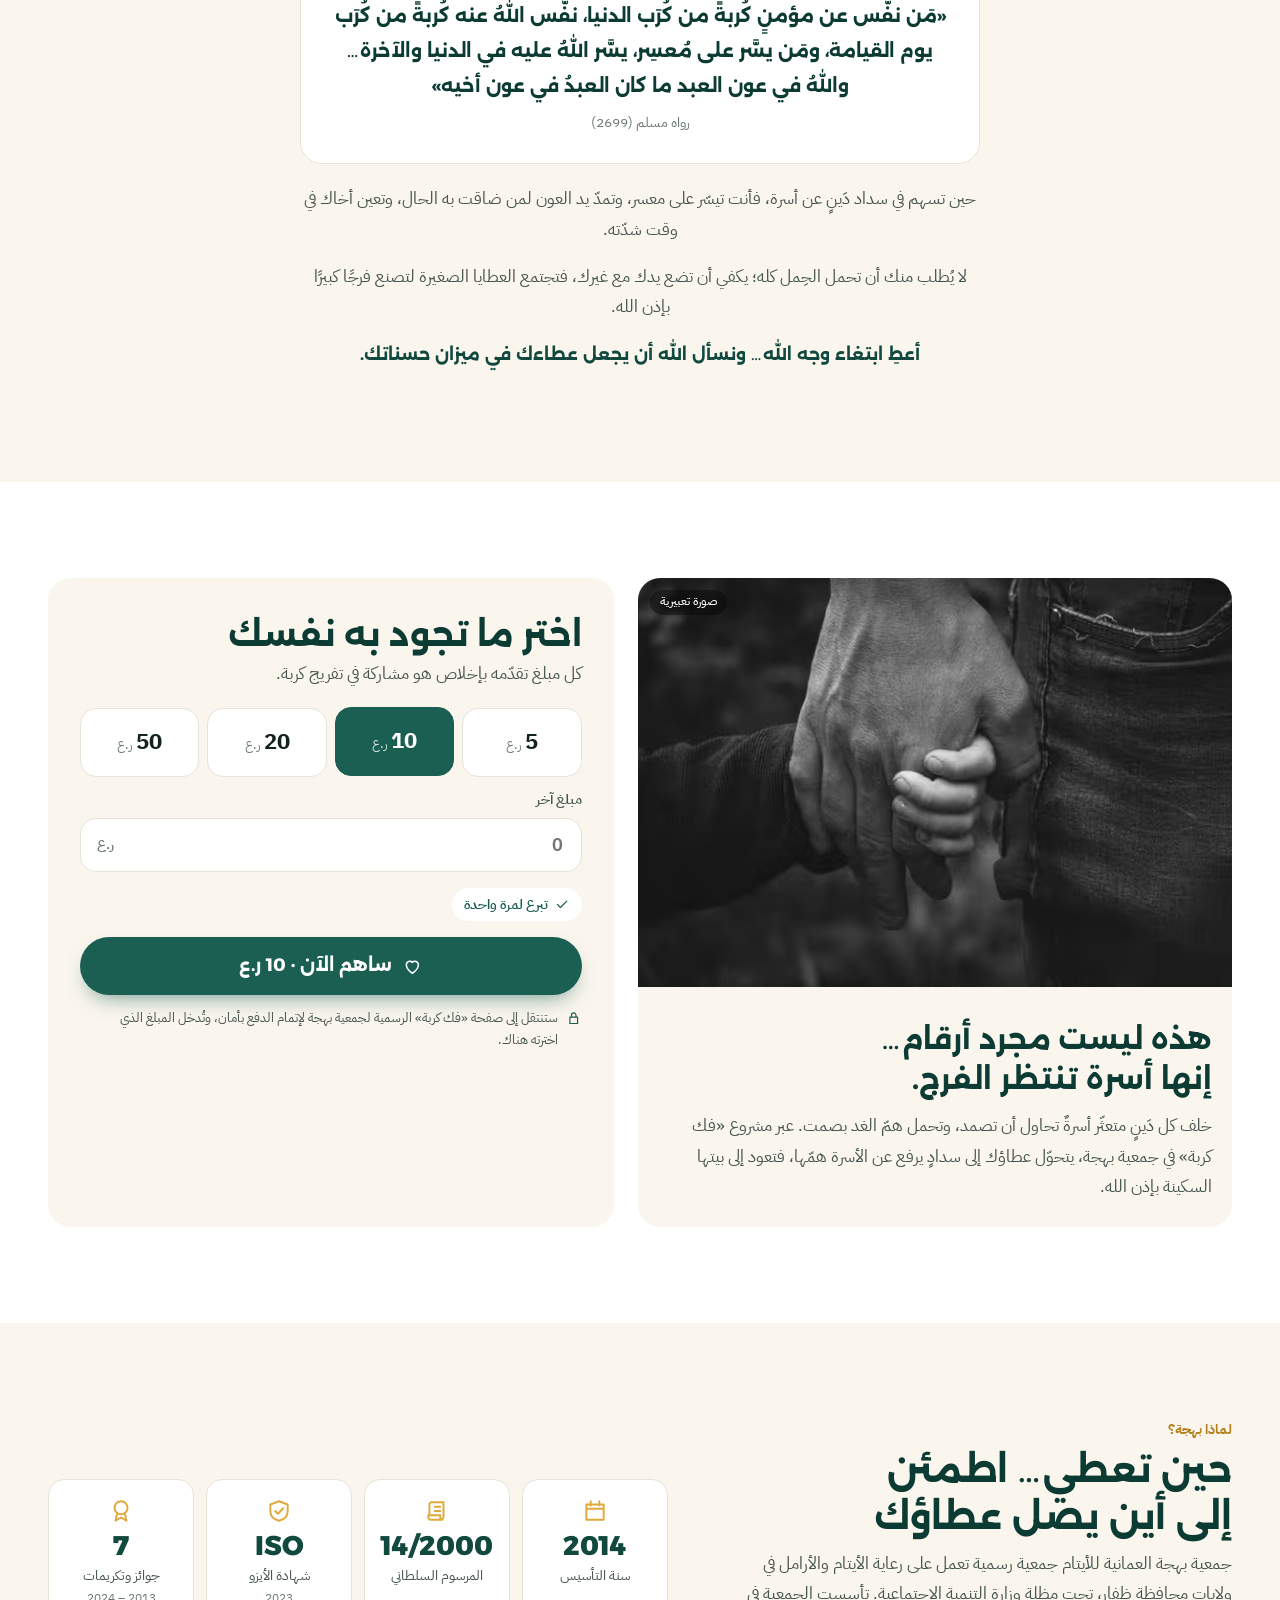
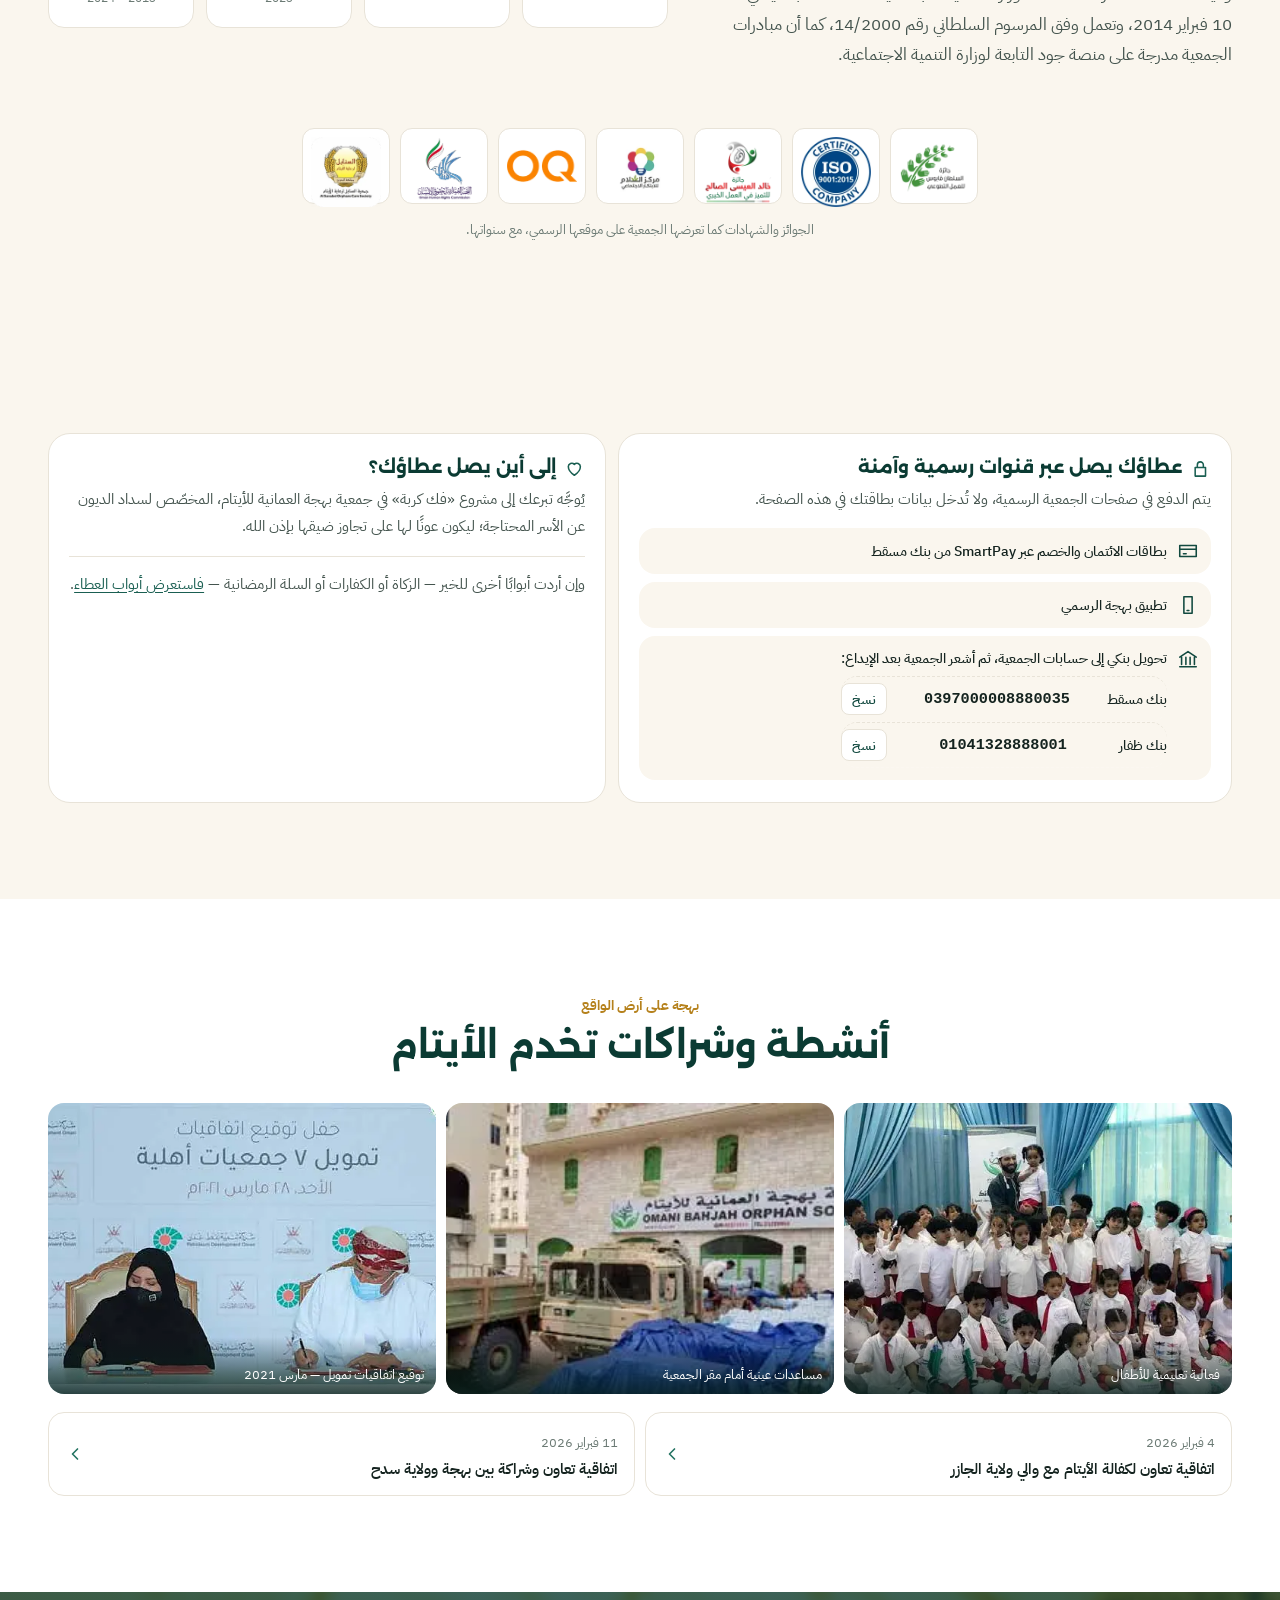
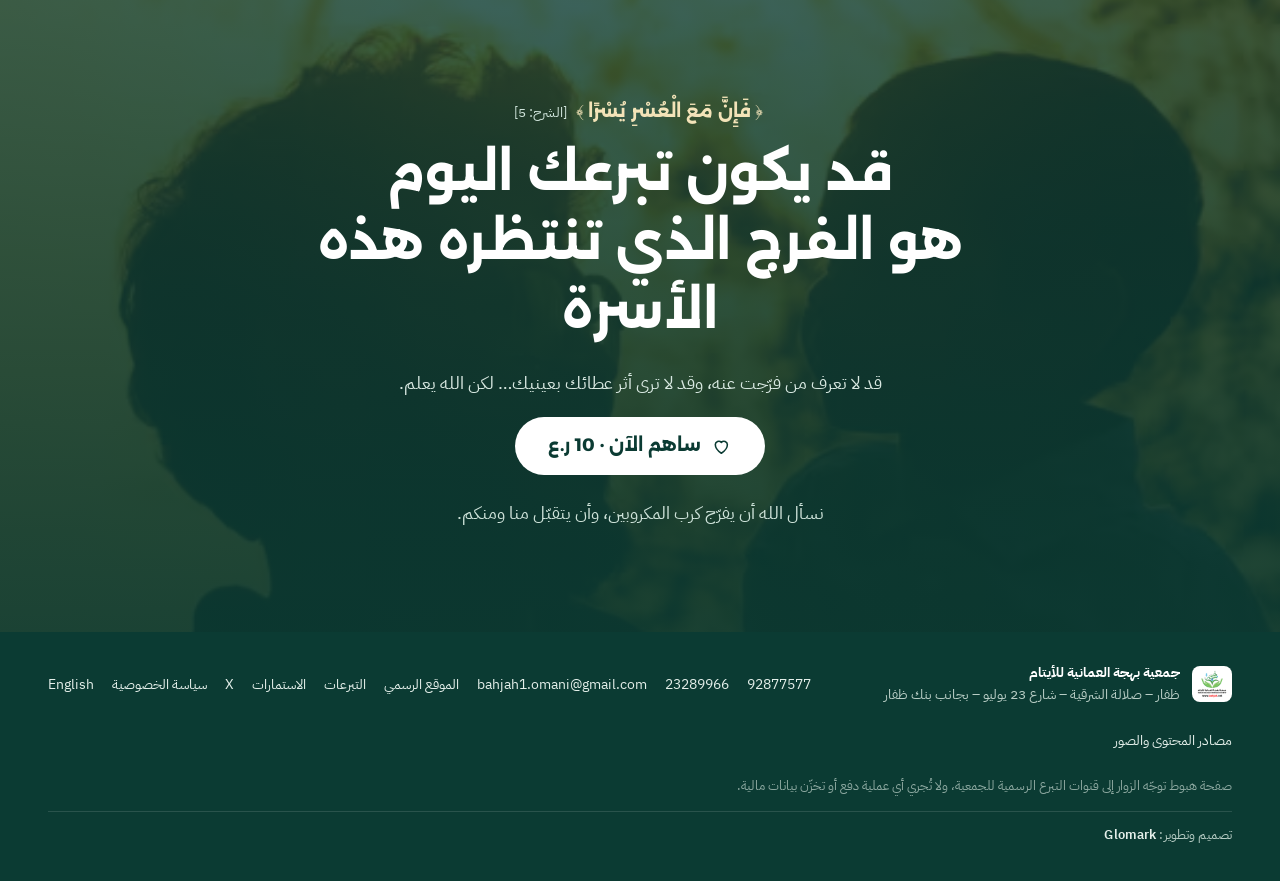
==== commit 8eb2e896: "Add 'Designed and developed by Glomark' credit to the shared footer Arabic: تصميم وتطوير: Glomark · " ====
--- a/fak-korba/index.html
+++ b/fak-korba/index.html
@@ -29,7 +29,7 @@
 <link rel="preconnect" href="https://fonts.googleapis.com">
 <link rel="preconnect" href="https://fonts.gstatic.com" crossorigin>
 <link href="https://fonts.googleapis.com/css2?family=Alexandria:wght@600;700;800&family=IBM+Plex+Sans+Arabic:wght@300;400;500;600;700&display=swap" rel="stylesheet">
-<link rel="stylesheet" href="../assets/css/styles.css?v=e7bc3978d7">
+<link rel="stylesheet" href="../assets/css/styles.css?v=4aa40610df">
 
 <script type="application/ld+json">
 {
@@ -350,6 +350,7 @@
       </ul>
     </details>
     <p class="copy" data-i18n="footer.copy">صفحة هبوط توجّه الزوار إلى قنوات التبرع الرسمية للجمعية، ولا تُجري أي عملية دفع أو تخزّن بيانات مالية.</p>
+    <p class="footer-credit" data-i18n="footer.credit">تصميم وتطوير: <span lang="en" dir="ltr">Glomark</span></p>
   </div>
 </footer>
 
@@ -357,7 +358,7 @@
   <a class="btn btn-primary btn-block" href="https://bahjah.org.om/wp/التبرعات/" data-route="hardship" data-category="hardship_relief" data-cta="sticky" data-fk-cta tabindex="-1"><svg class="ico" aria-hidden="true"><use href="#i-heart"/></svg><span class="fk-cta-label">ساهم الآن · 10 ر.ع</span></a>
 </div>
 
-<script src="../assets/js/i18n.js?v=0992486085" defer></script>
+<script src="../assets/js/i18n.js?v=cde1426c14" defer></script>
 <script src="../assets/js/app.js?v=da23520ea7" defer></script>
 <script src="../assets/js/fak-korba.js?v=be3b2fac64" defer></script>
 </body>
--- a/assets/css/styles.css
+++ b/assets/css/styles.css
@@ -859,3 +859,15 @@
 @media (min-width: 900px) and (max-width: 1179px) {
   .pay-trust { grid-template-columns: minmax(0, 1fr); gap: 18px; }
 }
+
+.hero-figure, .ramadan-bg { position: relative; }
+.ramadan-bg .fk-illustrative { top: auto; bottom: 12px; }
+/* AI final image: let the family be seen; keep the copy area dark enough for contrast */
+#final:not(.fk-final) .final-bg::after { background: linear-gradient(180deg, rgba(11, 59, 51, .30) 0%, rgba(11, 59, 51, .62) 38%, rgba(11, 59, 51, .84) 70%, rgba(11, 59, 51, .92) 100%); }
+#final:not(.fk-final) .final-bg img { object-position: 50% 30%; }
+@media (max-width: 899px) { .ramadan-bg .fk-illustrative { top: 12px; bottom: auto; } }
+
+/* Agency credit */
+.footer-credit { margin: 0; padding-top: 12px; border-top: 1px solid rgba(255, 255, 255, .12); font-size: 12.5px; color: var(--on-dark-2); letter-spacing: .01em; }
+.footer-credit span { color: #e4efea; font-weight: 600; }
+@media (min-width: 960px) { .footer-grid .footer-credit { grid-column: 1 / -1; } }
